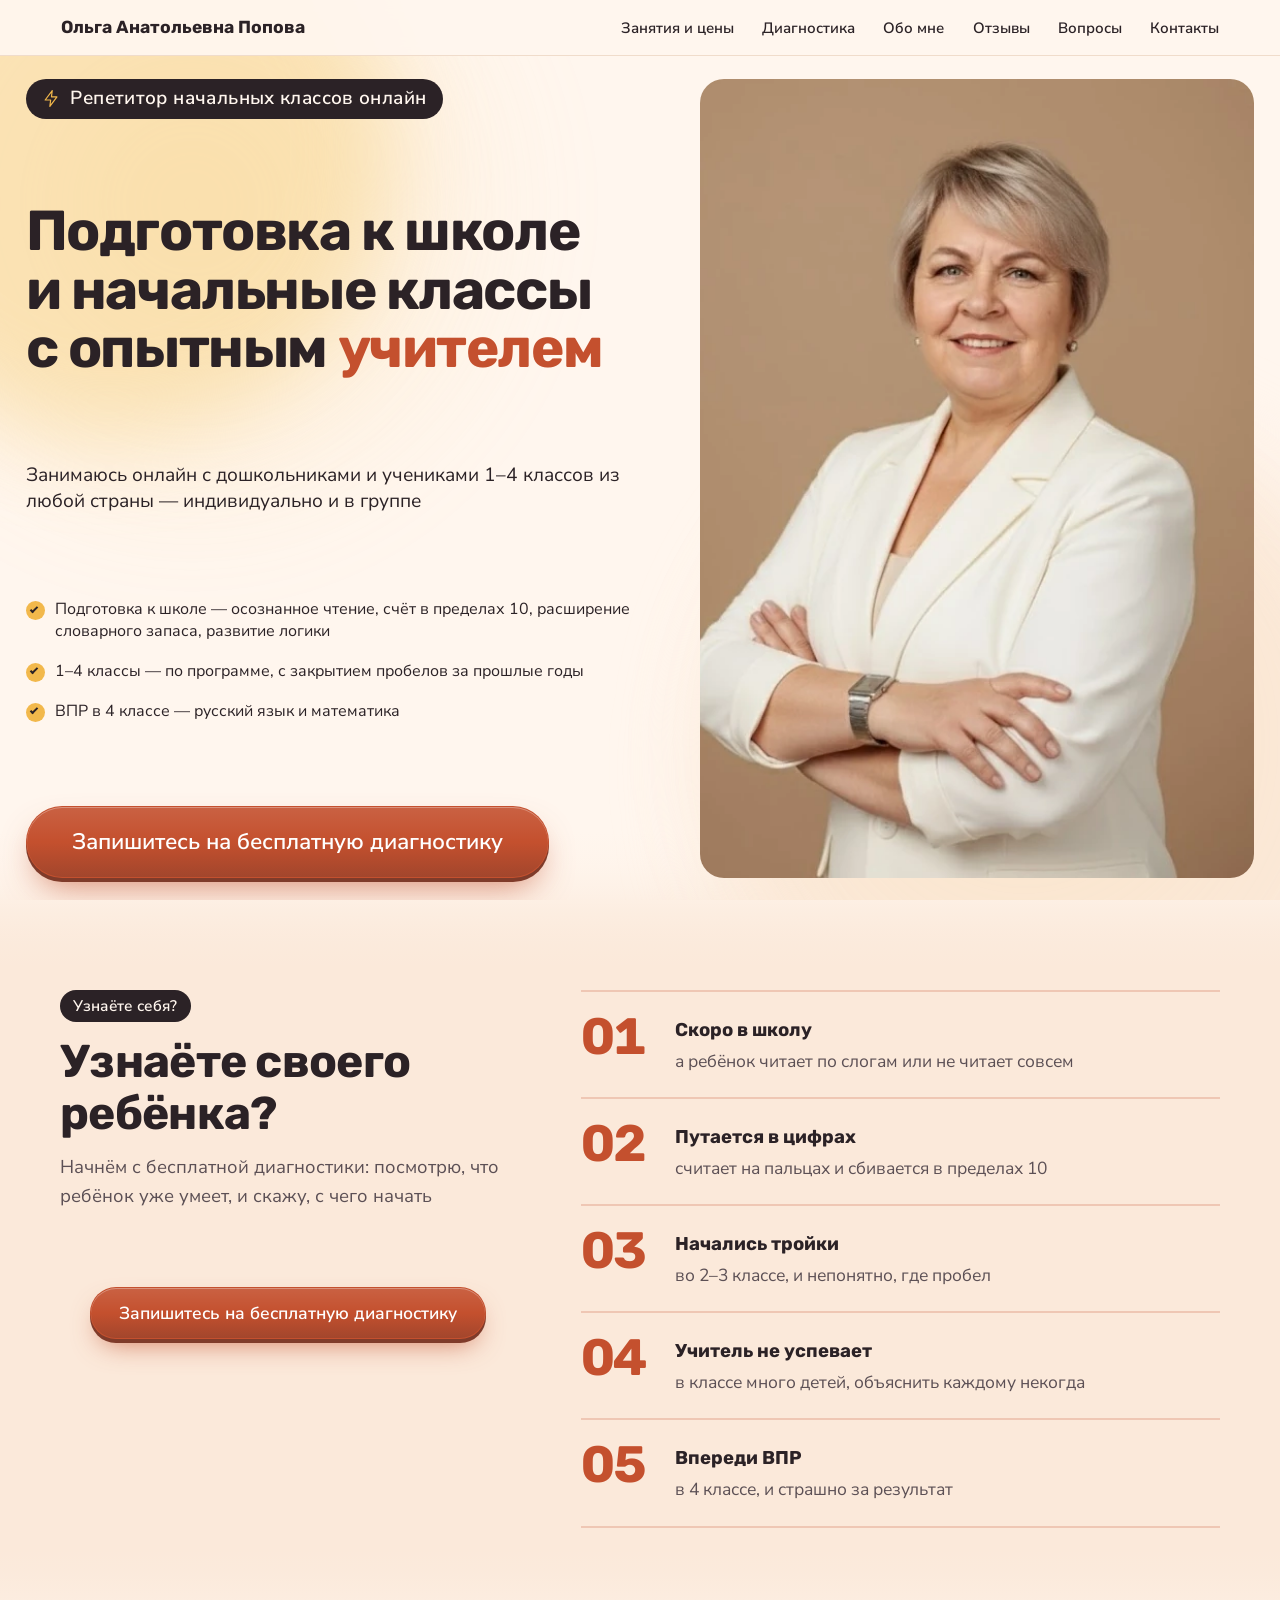
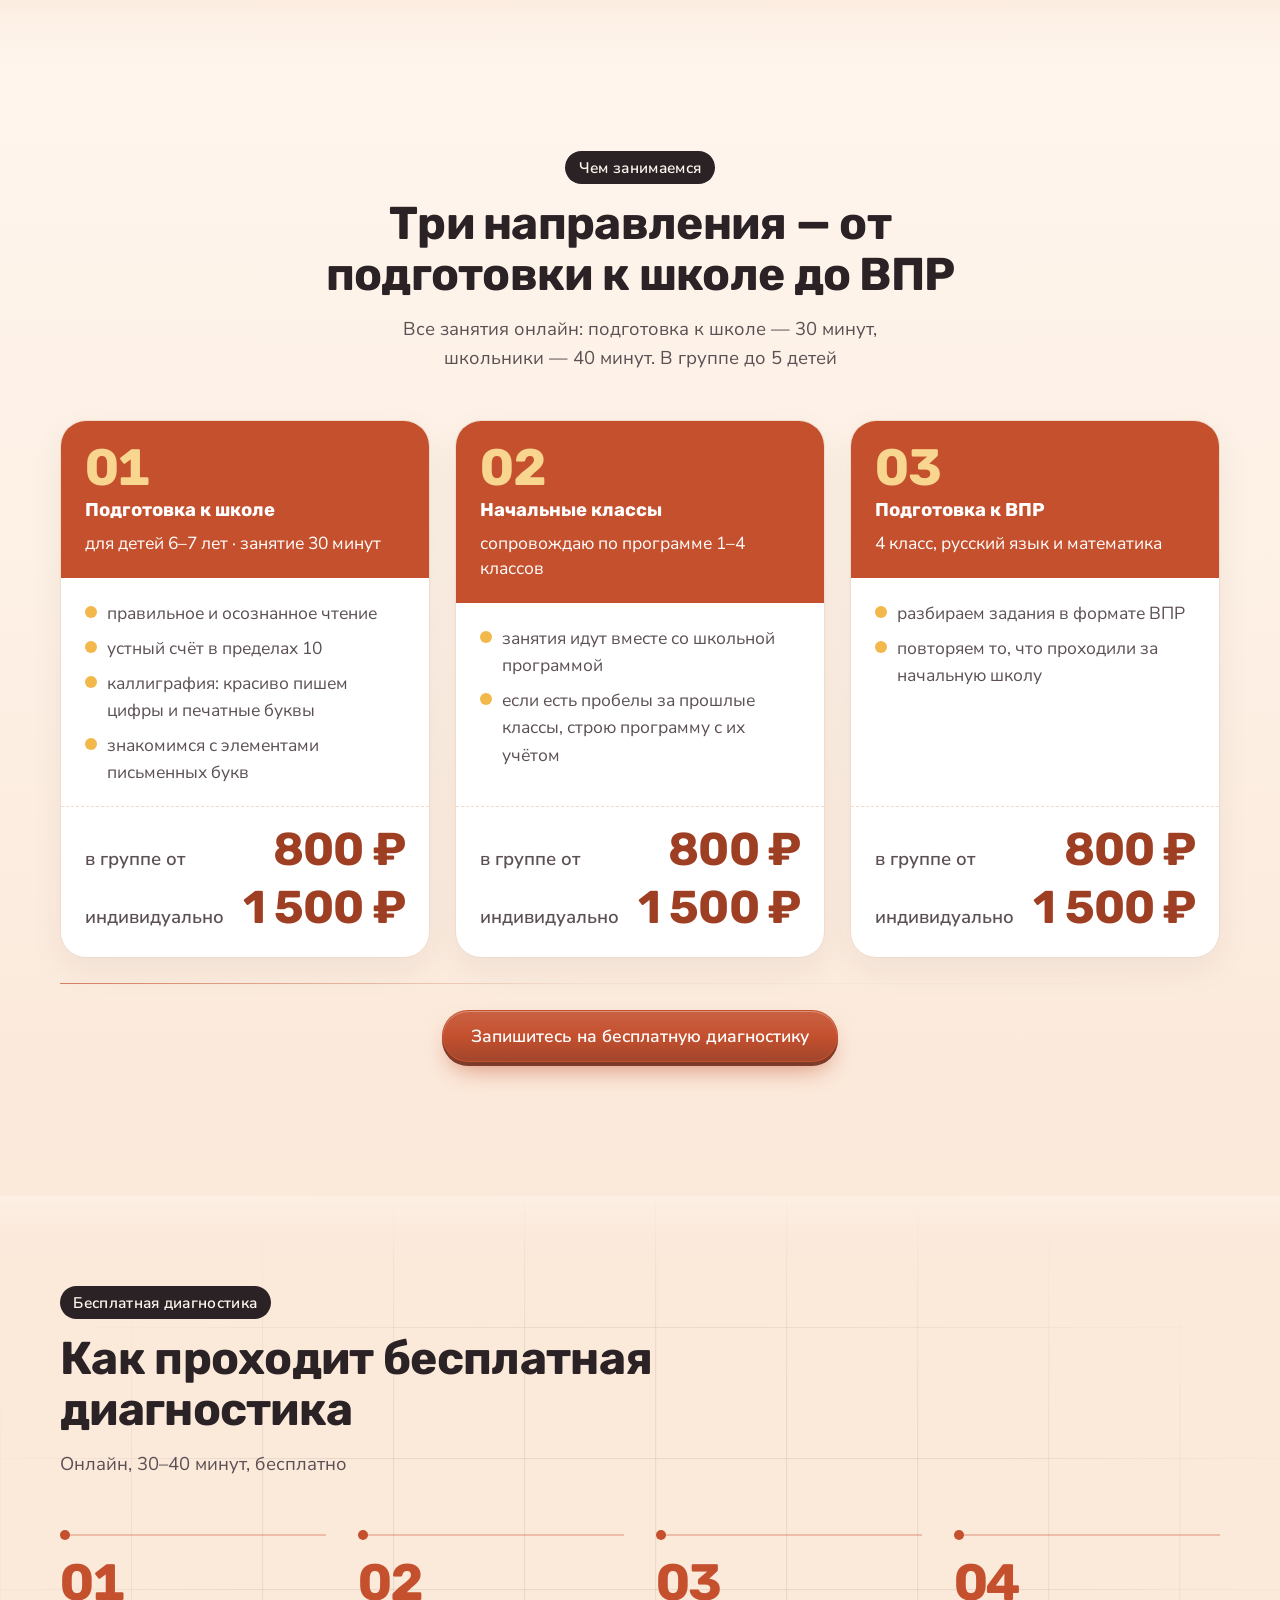
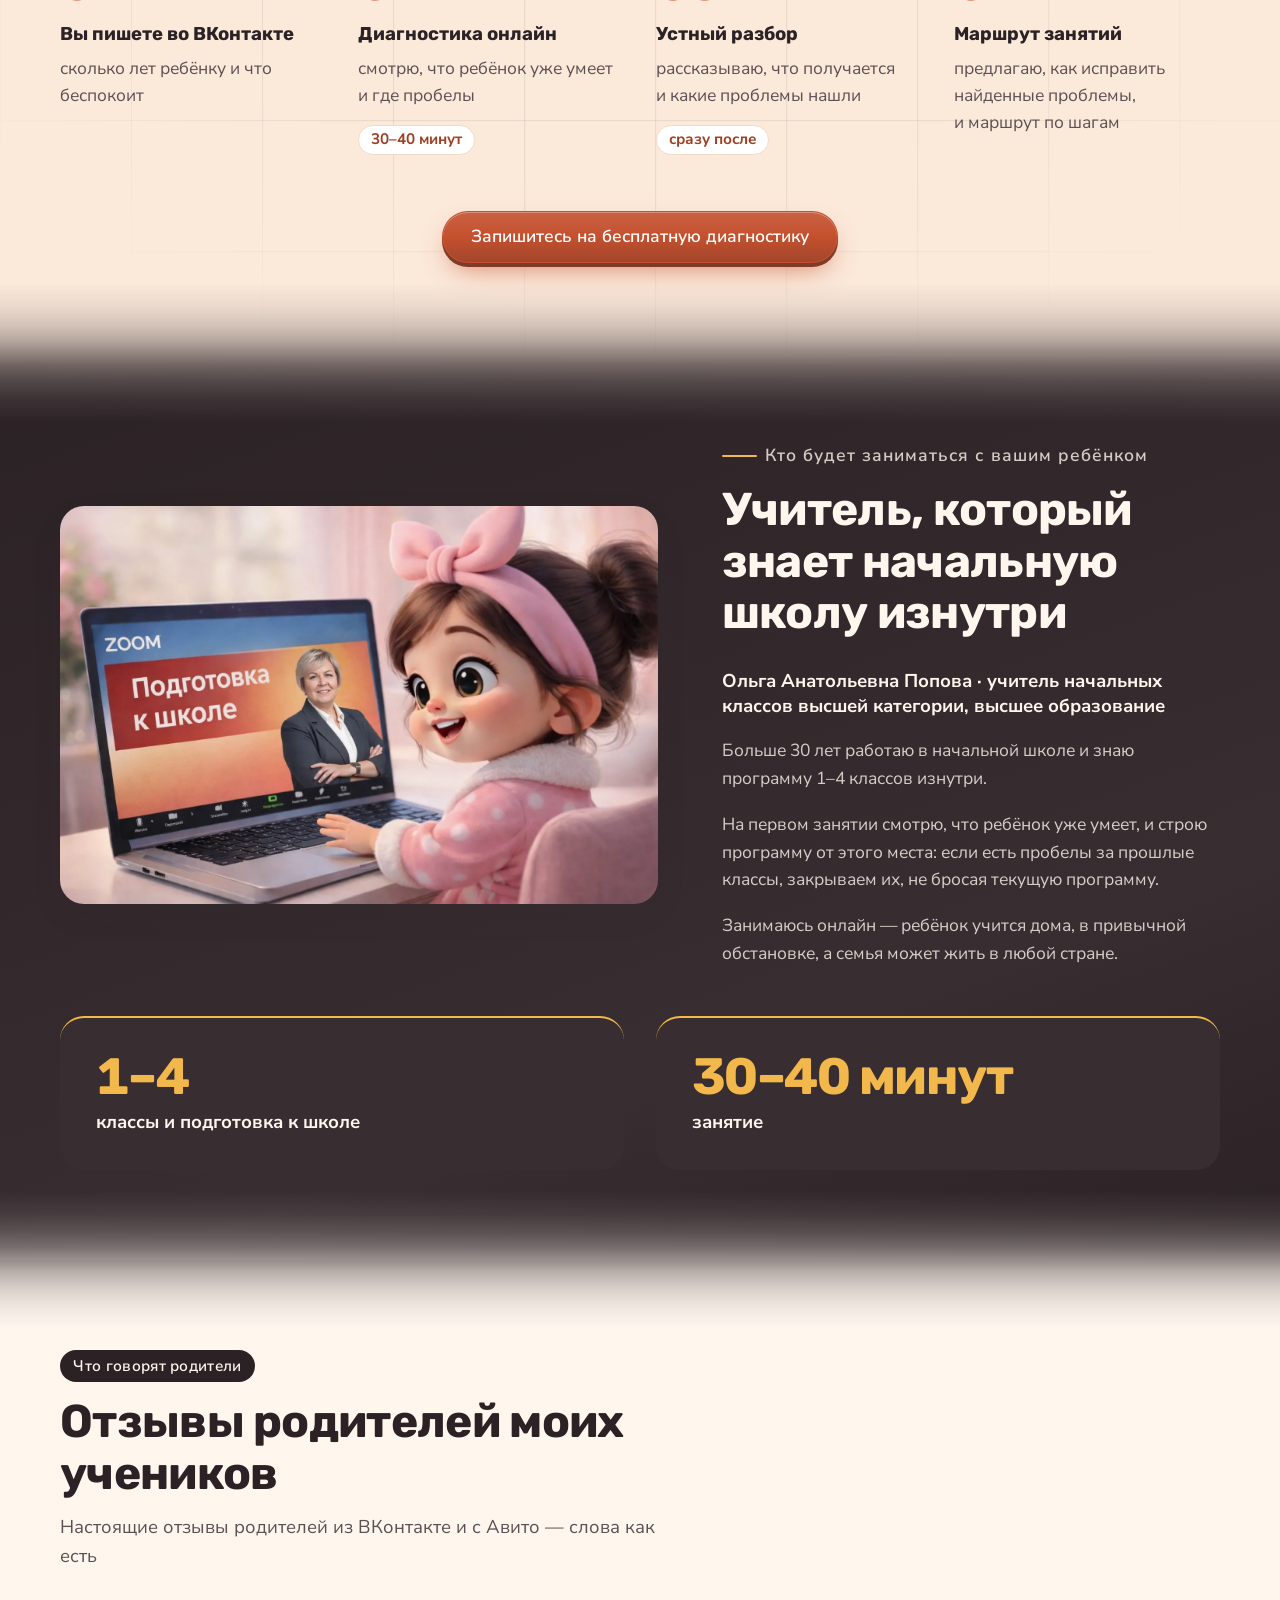
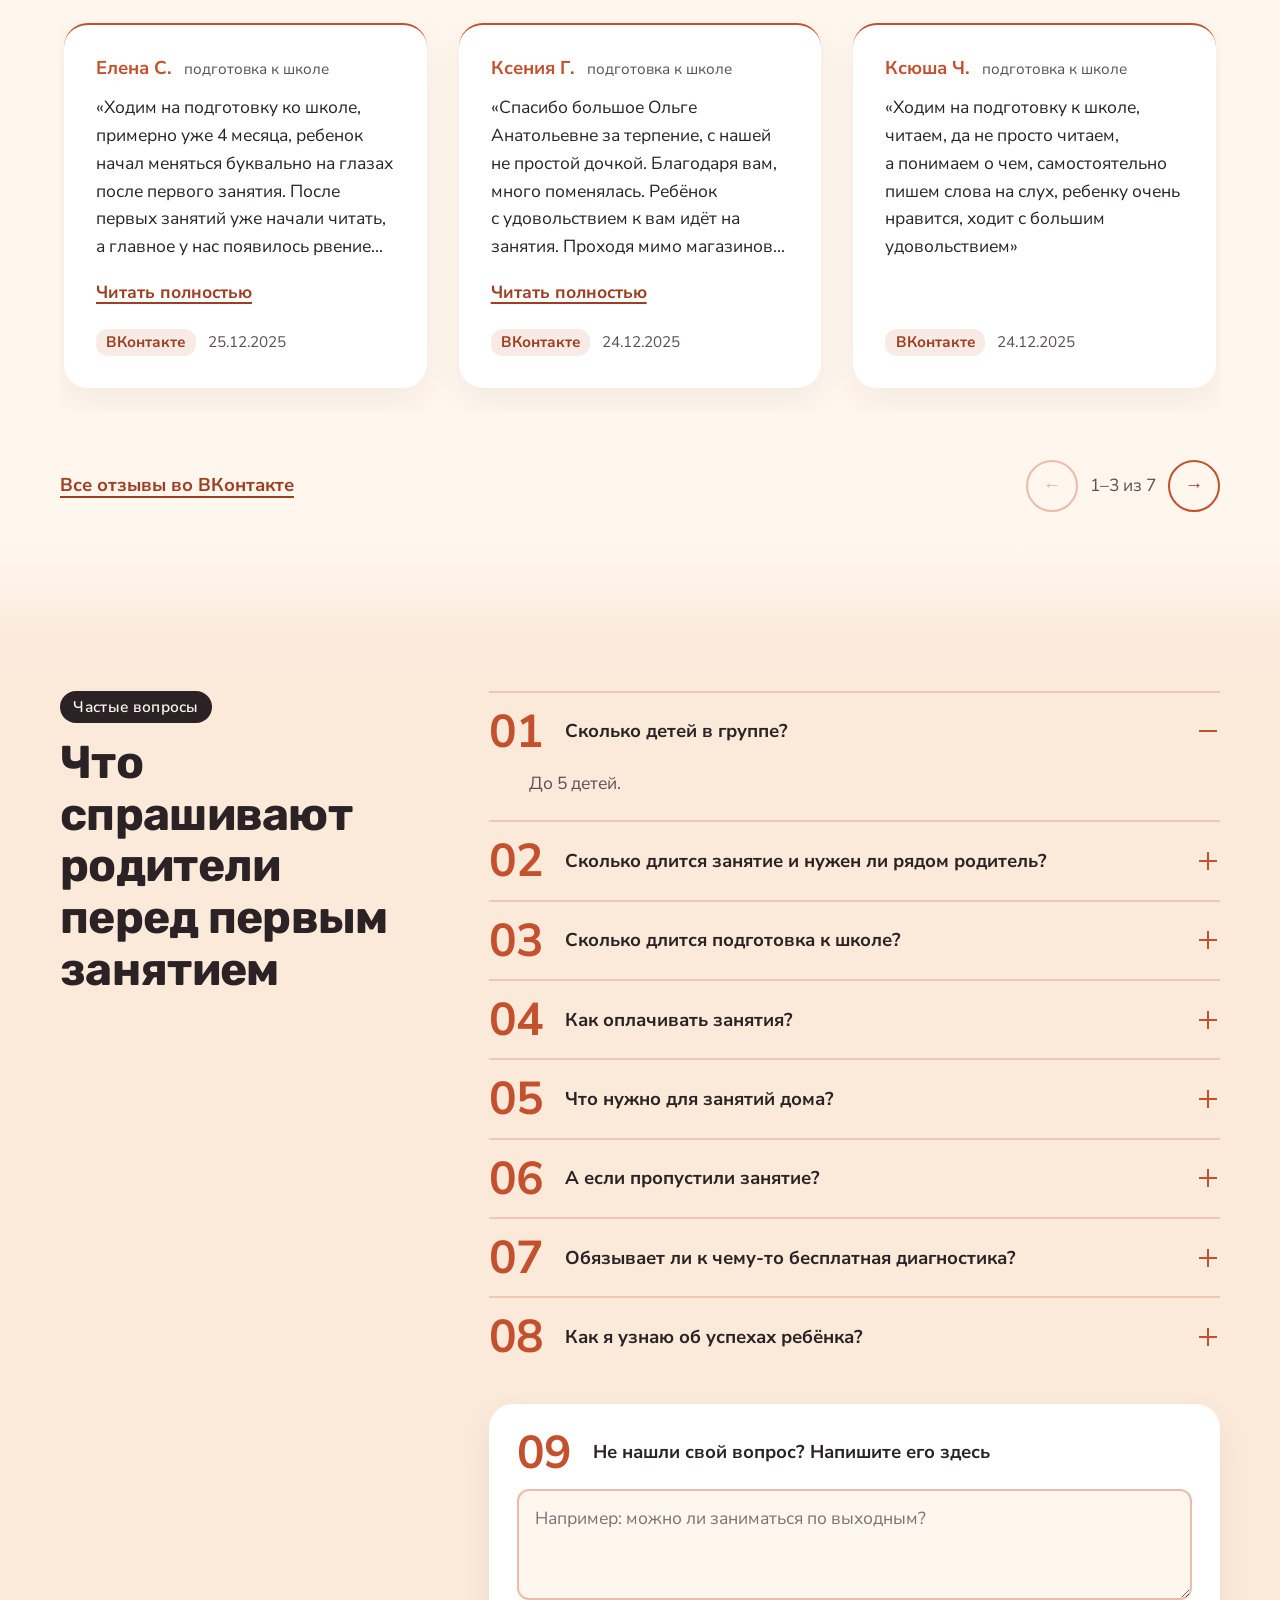
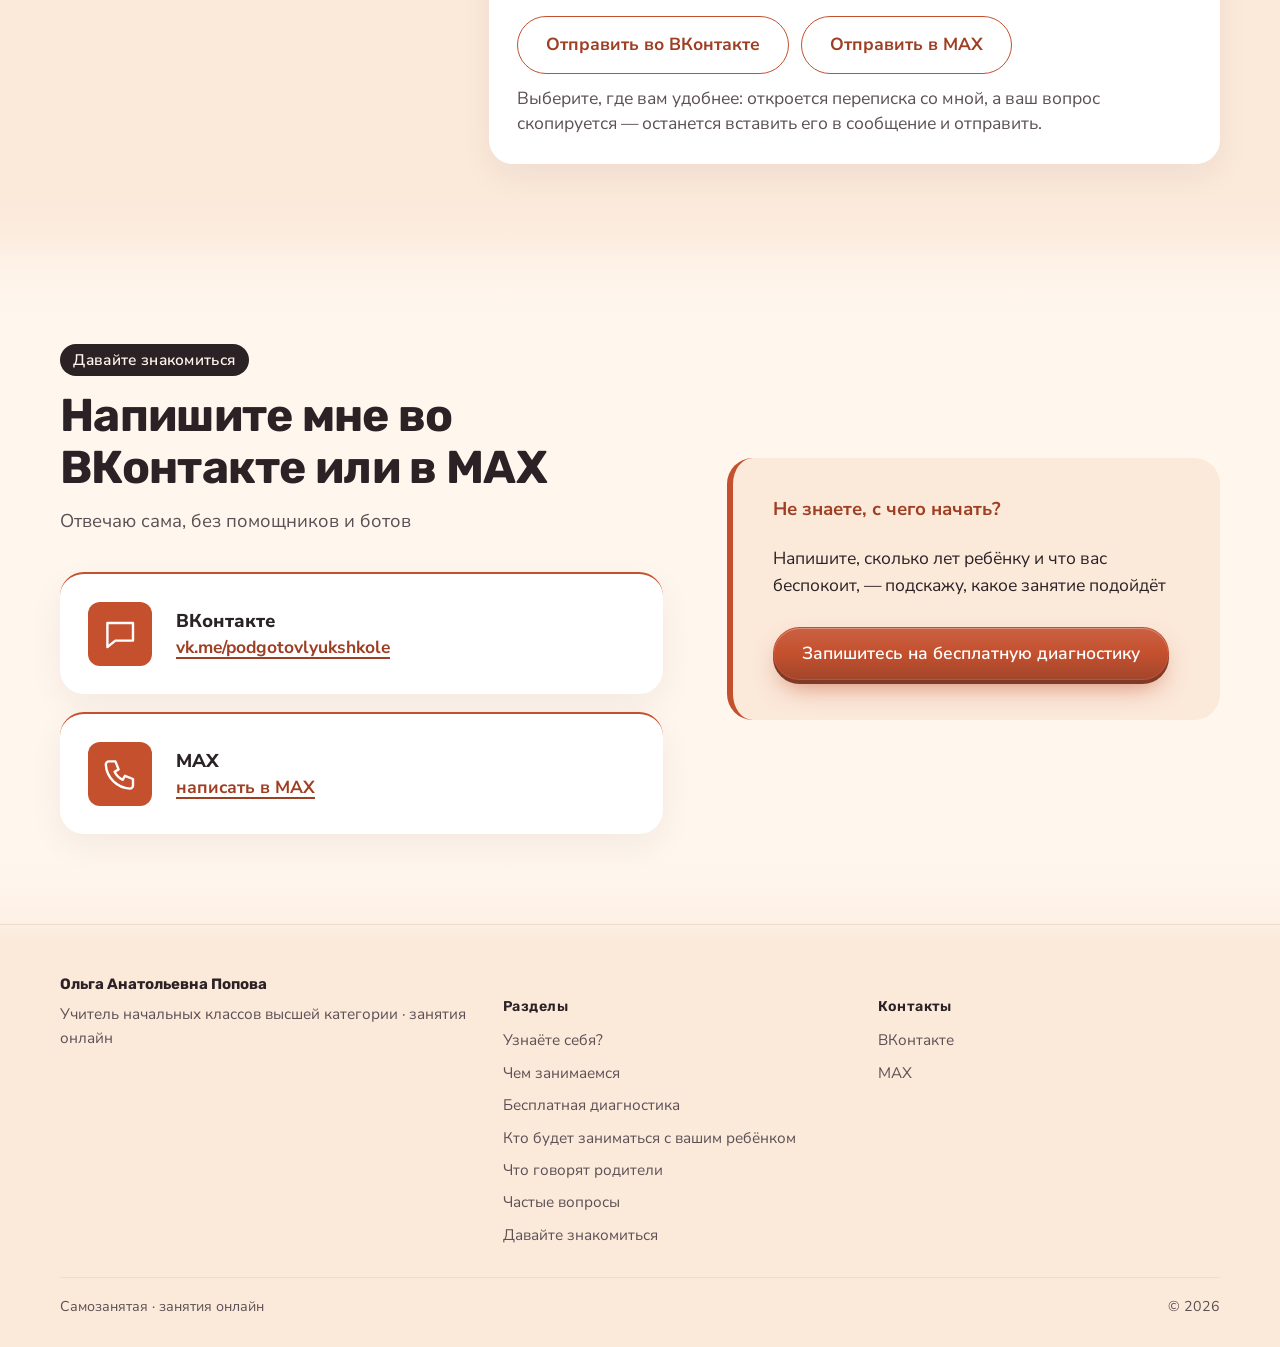
==== index.html @ 76d14c5b "Сайт: текущая версия (история очищена от старых роликов, 09.10.2026)" ====
<!DOCTYPE html>
<html lang="ru">
<head>
<meta charset="utf-8">
<meta name="viewport" content="width=device-width, initial-scale=1">
<title>Подготовка к школе онлайн и репетитор начальных классов — Ольга Попова</title>
<meta name="description" content="Учитель начальных классов с опытом больше 30 лет. Подготовка к школе онлайн, 1–4 классы и ВПР. Первая встреча — бесплатная диагностика.">
<meta name="robots" content="noindex, nofollow">
<link rel="canonical" href="https://olgapopova05021969-ctrl.github.io/podgotovlyukshkole/">
<meta property="og:title" content="Подготовка к школе онлайн и репетитор начальных классов — Ольга Попова">
<meta property="og:description" content="Подготовка к школе онлайн и 1–4 классы с учителем, у которого больше 30 лет опыта. Первая встреча — бесплатная диагностика.">
<meta property="og:image" content="https://olgapopova05021969-ctrl.github.io/podgotovlyukshkole/img/card.jpg">
<meta property="og:type" content="website">
<script type="application/ld+json">
{
  "@context": "https://schema.org",
  "@type": "Person",
  "name": "Ольга Анатольевна Попова",
  "@id": "https://olgapopova05021969-ctrl.github.io/podgotovlyukshkole/#person",
  "jobTitle": "Учитель начальной школы, учитель онлайн",
  "description": "Учитель начальной школы, стаж больше 30 лет. Готовлю детей 6–7 лет к школе и сопровождаю учеников 1–4 классов по программе, готовлю к ВПР в 4 классе. Занятия онлайн — индивидуально и в паре, ученики из любой страны.",
  "url": "https://olgapopova05021969-ctrl.github.io/podgotovlyukshkole/",
  "sameAs": [
    "https://vk.me/podgotovlyukshkole",
    "https://max.ru/u/f9LHodD0cOIbGbdTscSPpC6fG0HKZ9IotR3Hkygstc14dY9R0zSpfWhpLGI"
  ]
}
</script>
<link rel="preconnect" href="https://fonts.googleapis.com">
<link rel="preconnect" href="https://fonts.gstatic.com" crossorigin>
<link rel="stylesheet" href="https://fonts.googleapis.com/css2?family=Rubik:wght@400;600;700&family=Nunito+Sans:wght@400;600&display=swap">
<link rel="stylesheet" href="style.css">
<style>
:root {
  --шрифт-заголовков: Rubik, system-ui, sans-serif;
  --шрифт-текста: 'Nunito Sans', -apple-system, 'Segoe UI', sans-serif;
  --цвет-фон: #FFF6EE;  --цвет-фон-2: #FBE9DA;  --цвет-фон-карточки: #FFFFFF;
  --цвет-текст: #2B2226;  --цвет-текст-мягкий: #5C5055;  --цвет-текст-тихий: #766A6E;
  --цвет-акцент: #C4502E;  --цвет-акцент-тёмный: #9E3F23;  --цвет-акцент-яркий: #E2704C;  --цвет-на-акценте: #FFFFFF;
  --цвет-акцент-глубже: #CB5A36;  --цвет-акцент-маркер: #D0633F;
  --цвет-линия: #F0DCCB;
  --цвет-тёмный-фон: #2B2226;  --цвет-тёмный-фон-2: #382D31;  --цвет-тёмный-текст: #FFF6EE;
  --цвет-тёмный-фон-3: #31272B;  --цвет-тёмный-фон-4: #2E2428;
  --цвет-тёплый: #F2B84B;  --цвет-тёплый-мягкий: #F8D68F;
  --цвет-стекло: color-mix(in srgb, #2B2226 86%, transparent);
  --тень: 0 12px 34px color-mix(in srgb, #2B2226 6%, transparent);
  --тень-чип: 0 10px 30px color-mix(in srgb, #2B2226 12%, transparent);
  --тень-глубокая: 0 24px 60px color-mix(in srgb, #2B2226 35%, transparent);
  --тень-спутник: 0 30px 60px color-mix(in srgb, #2B2226 70%, transparent);
  --тень-плиты: 0 40px 100px color-mix(in srgb, #2B2226 70%, transparent);
  --кегль-h1: 34px;  --кегль-h2: clamp(28px, 4.6vw, 46px);
  --кегль-текст: clamp(16px, 1.05vw, 18px);  --кегль-лид: clamp(17px, 1.15vw, 19px);
  --кегль-мелкий: 14px;  --кегль-кикер: clamp(14px, 1.1vw, 15px);
  --кегль-цифра: 32px;  --разрядка-кикера: .02em;
  --отступ-секции: clamp(56px, 9vw, 116px);  --отступ-блока: clamp(16px, 2vw, 28px);
  --отступ-секции-тихо: clamp(44px, 7vw, 90px);  --отступ-секции-громко: clamp(64px, 10.5vw, 134px);
  --ширина: 1160px;  --ширина-колонки: 560px;  --радиус: 24px;  --радиус-малый: 12px;
  --радиус-карточки: 26px;  --радиус-плитки: 30px;  --радиус-телефон: 46px;  --кнопка-радиус: 999px;
  --радиус-модуля: 24px;  --нить: 2px;
  --плавность: cubic-bezier(.2, .7, .2, 1);  --длительность: .25s;
  --цвет-тёплый-тёмный: #99680B;
}
@media (min-width: 900px) {
  :root { --кегль-h1: clamp(44px, 4vw, 60px); }
}
</style>
<script>
(function () {
  var ЭТАЛОН = 0.535;                  // очко Open Sans — текстовой гарнитуры утверждённых макетов
  var ПОТОЛОК = 1.2, МЁРТВАЯ = 0.02;   // выше потолка расползается раскладка; ближе к единице не трогаем вовсе
  var КОМПЬЮТЕР = "(min-width: 900px)";
  var ТОКЕНЫ = ["--кегль-текст", "--кегль-лид", "--кегль-мелкий", "--кегль-кикер"];
  var корень = document.documentElement;
  var холст = document.createElement("canvas").getContext("2d");
  var ждём = 0;

  function мера(буква) { var м = холст.measureText(буква); return (м && м.actualBoundingBoxAscent) || 0; }

  function применить() {
    ждём = 0;
    if (!холст) { return; }

    for (var i = 0; i < ТОКЕНЫ.length; i++) { корень.style.removeProperty(ТОКЕНЫ[i]); }
    var стиль = getComputedStyle(корень), стек = стиль.getPropertyValue("--шрифт-текста").trim();
    if (!стек) { return; }
    холст.font = "400 100px " + стек;

    var очко = Math.max(мера("х"), мера("x")) / 100;
    if (!(очко > 0)) { return; }
    var k = Math.round(Math.min(ПОТОЛОК, Math.max(1, ЭТАЛОН / очко)) * 1000) / 1000;
    if (k - 1 < МЁРТВАЯ || !matchMedia(КОМПЬЮТЕР).matches) { k = 1; }
    корень.setAttribute("data-очко", очко.toFixed(3));      // чтобы проверка могла сказать числа вслух
    корень.setAttribute("data-поправка", k.toFixed(3));
    if (k === 1) { return; }
    for (i = 0; i < ТОКЕНЫ.length; i++) {
      var было = стиль.getPropertyValue(ТОКЕНЫ[i]).trim();
      if (было) { корень.style.setProperty(ТОКЕНЫ[i], "calc((" + было + ") * " + k + ")"); }
    }
  }

  применить();

  if (document.fonts && document.fonts.ready) { document.fonts.ready.then(применить); }

  addEventListener("resize", function () { ждём = ждём || requestAnimationFrame(применить); });
})();
</script>
</head>
<body class="с-липкой-кнопкой">
<section class="блок блок--первый-экран первый-экран--разворот светлый фон--пятна" id="экран-1" data-тип="первый-экран" data-схема="разворот" data-ключ-макета="светлая" data-картинка="фото"><div class="стык стык--низ" aria-hidden="true" style="--стык-сосед: var(--цвет-фон-2, var(--цвет-фон))"></div>
  <header class="шапка">
    <a class="шапка__лого" href="#">Ольга Анатольевна Попова</a>
    <span class="шапка__лиц" hidden><svg class="иконка" aria-hidden="true" xmlns="http://www.w3.org/2000/svg" viewBox="0 0 24 24" fill="none" stroke="currentColor" stroke-width="1.5" stroke-linecap="round" stroke-linejoin="round">
  <path d="M12 3l7.5 3v5.5c0 4.6-3.2 8.2-7.5 9.5-4.3-1.3-7.5-4.9-7.5-9.5V6L12 3z"/>
</svg><span><span class="полн">Учитель начальной школы · занятия онлайн</span><span class="кратко">Учитель онлайн</span></span></span>
    <nav class="меню меню--ряд" aria-label="Разделы сайта">
      <a href="#экран-03">Занятия и цены</a><a href="#экран-04">Диагностика</a><a href="#экран-05">Обо мне</a><a href="#экран-06">Отзывы</a><a href="#экран-07">Вопросы</a><a href="#экран-08">Контакты</a>
    </nav>
    <details class="меню меню--кнопка">
      <summary>Меню</summary>
      <nav aria-label="Разделы сайта" onclick="if(event.target.closest('a'))this.parentNode.open=false">
        <a href="#экран-03">Занятия и цены</a><a href="#экран-04">Диагностика</a><a href="#экран-05">Обо мне</a><a href="#экран-06">Отзывы</a><a href="#экран-07">Вопросы</a><a href="#экран-08">Контакты</a>
      </nav>
    </details>
  </header>
  <span class="пятно пятно--1"></span><span class="пятно пятно--2"></span>
  <div class="блок__внутри">
    <div class="первый-экран__текст">
      <p class="кикер"><svg class="иконка" aria-hidden="true" xmlns="http://www.w3.org/2000/svg" viewBox="0 0 24 24" fill="none" stroke="currentColor" stroke-width="1.5" stroke-linecap="round" stroke-linejoin="round">
  <path d="M13 2L4 14h7l-1 8 9-12h-7z"/>
</svg>Репетитор начальных классов онлайн</p>
      <h1>Подготовка к школе и начальные классы с опытным <em class="акцент">учителем</em></h1>
      <p class="лид">Занимаюсь онлайн с дошкольниками и учениками 1–4 классов из любой страны — индивидуально и в группе</p>
      <ul class="список-иконок">
        <li><i class="галка"></i><span>Подготовка к школе — осознанное чтение, счёт в пределах 10, расширение словарного запаса, развитие логики</span></li>
        <li><i class="галка"></i><span>1–4 классы — по программе, с закрытием пробелов за прошлые годы</span></li>
        <li><i class="галка"></i><span>ВПР в 4 классе — русский язык и математика</span></li>
      </ul>
      <div class="первый-экран__действие"><a class="кнопка кнопка--главная" href="https://vk.me/podgotovlyukshkole">Запишитесь на бесплатную диагностику</a></div>
    </div>
    <figure class="картинка картинка--фото картинка--край первый-экран__картинка" style="--лицо-в-кадре: .22">
      <picture><source media="(max-width: 899px)" srcset="img/olga-portret.webp"><img src="img/olga-portret.webp" alt="Ольга Анатольевна Попова, учитель начальных классов" data-лицо="52,29" fetchpriority="high"></picture>
    </figure>
  </div>
  <style>
    /* Просьба Ольги 08.10.2026: меню сверху, видно всегда — клиент быстро находит нужный экран */
    html { scroll-behavior: smooth; }
    section[id] { scroll-margin-top: 3.5rem; }
    #экран-1 { padding-top: 3.5rem; }
    #экран-1 .шапка { position: fixed; top: 0; left: 0; right: 0; z-index: 60;
      background: color-mix(in srgb, var(--цвет-фон) 94%, transparent);
      -webkit-backdrop-filter: blur(8px); backdrop-filter: blur(8px);
      border-bottom: 1px solid var(--цвет-линия); color: var(--цвет-текст); }
    #экран-1 .меню a { color: inherit; text-decoration: none; font-weight: 600; }
    #экран-1 .меню a:hover, #экран-1 .меню a:focus-visible { color: var(--цвет-акцент); }
    #экран-1 .шапка__лиц, #экран-1 .меню--ряд { display: none; }
    #экран-1 .меню--кнопка { position: relative; }
    #экран-1 .меню--кнопка summary { list-style: none; cursor: pointer; display: flex; align-items: center; gap: .5em;
      padding: .5em 1em; border-radius: 999px; border: 1px solid var(--цвет-линия); background: var(--цвет-фон-карточки);
      font-weight: 600; font-size: .9375rem; line-height: 1; }
    #экран-1 .меню--кнопка summary::-webkit-details-marker { display: none; }
    #экран-1 .меню--кнопка summary::before { content: "☰"; font-size: 1.1em; }
    #экран-1 .меню--кнопка[open] summary::before { content: "✕"; }
    #экран-1 .меню--кнопка nav { position: absolute; right: 0; top: calc(100% + .5rem); min-width: 14rem;
      display: grid; padding: .5rem; border-radius: 1rem; background: var(--цвет-фон-карточки);
      box-shadow: var(--тень); border: 1px solid var(--цвет-линия); }
    #экран-1 .меню--кнопка nav a { padding: .8rem 1rem; border-radius: .625rem; font-size: 1rem; }
    #экран-1 .меню--кнопка nav a:hover { background: var(--цвет-фон-2, var(--цвет-фон)); }
    @media (min-width: 900px) {
      #экран-1 .шапка__лиц, #экран-1 .меню--кнопка { display: none; }
      #экран-1 .меню--ряд { display: flex; gap: clamp(1rem, 2.2vw, 2.25rem); font-size: .9375rem; }
    }
    /* Просьбы Ольги 08.10.2026: на компьютере портрет — на всю высоту окна, текст крупнее и тоже на всю высоту, без растворения */
    @media (min-width: 900px) {
      #экран-1 { min-height: 100svh; display: flex; flex-direction: column; padding-bottom: 0; }
      #экран-1 .блок__внутри { flex: 1; align-items: stretch; min-height: calc(100svh - 3.5rem); padding-block: 2.5vh;
        grid-template-columns: minmax(0, 1.1fr) minmax(0, 1fr); }
      #экран-1 .первый-экран__текст { align-self: stretch; display: flex; flex-direction: column; justify-content: space-between; }
      #экран-1 .первый-экран__текст > * { margin-block: 0; }
      #экран-1 .кикер { align-self: flex-start; font-size: clamp(.9rem, 2.1vh, 1.5rem); }
      #экран-1 h1 { font-size: clamp(2.6rem, min(8vh, 4.4vw), 6.5rem); line-height: 1.04; max-width: none; }
      #экран-1 .лид { font-size: clamp(1.05rem, min(2.7vh, 1.5vw), 1.9rem); line-height: 1.4; max-width: none; }
      #экран-1 .список-иконок { font-size: clamp(.95rem, min(2.3vh, 1.25vw), 1.6rem); line-height: 1.35; }
      #экран-1 .список-иконок li + li { margin-top: .5em; }
      #экран-1 .первый-экран__действие .кнопка { font-size: clamp(1rem, 2.5vh, 1.75rem); padding: .95em 2em; }
      #экран-1 .первый-экран__картинка { position: relative; align-self: stretch; height: auto; min-height: 0; margin: 0;
        mask-image: none; -webkit-mask-image: none; }
      #экран-1 .первый-экран__картинка::before, #экран-1 .первый-экран__картинка::after { display: none; }
      #экран-1 .первый-экран__картинка img { position: absolute; inset: 0; width: 100%; height: 100%; object-fit: cover;
        object-position: 50% 0; border-radius: 1.5rem; mask-image: none; -webkit-mask-image: none; }
    }
    /* Просьба Ольги: текст под заголовком ярче — цветом заголовка, а не приглушённым */
    #экран-1 .лид { color: var(--цвет-текст); }
    /* Телефон: фото ниже, чтобы на iPhone SE главная кнопка была видна без прокрутки */
    @media (max-width: 899px) {
      #экран-1 .первый-экран__картинка { max-height: 37svh; overflow: hidden; }
      #экран-1 .первый-экран__картинка img { width: 100%; height: 100%; max-height: 37svh; object-fit: cover; object-position: 50% 0; }
    }
    /* Узкие телефоны (iPhone SE): длинная надпись кнопки — в одну строку, фото чуть ниже */
    @media (max-width: 380px) {
      #экран-1 .первый-экран__действие .кнопка { font-size: .92em; padding-inline: .9em; white-space: nowrap; }
      #экран-1 .первый-экран__картинка, #экран-1 .первый-экран__картинка img { max-height: 34svh; }
    }
  </style>
</section>
<section class="блок блок--боль блок--тихо светлый второй" id="экран-02" data-тип="боль" data-вёрстка="своя"><div class="стык стык--верх" aria-hidden="true" style="--стык-сосед: var(--цвет-фон)"></div><div class="стык стык--низ" aria-hidden="true" style="--стык-сосед: var(--цвет-фон)"></div>
<div class="блок__внутри">
  <div class="счёт-сетка">
      <div class="секция__шапка">
        <p class="кикер">Узнаёте себя?</p>
        <h2>Узнаёте своего ребёнка?</h2>
        <p class="лид секция__лид">Начнём с бесплатной диагностики: посмотрю, что ребёнок уже умеет, и скажу, с чего начать</p>
      </div>
    <ol class="счёт">
      <li class="счёт__строка"><span class="счёт__номер цифра__значение" aria-hidden="true">01</span><div class="счёт__текст"><h3>Скоро в школу</h3><span>а ребёнок читает по слогам или не читает совсем</span></div></li>
      <li class="счёт__строка"><span class="счёт__номер цифра__значение" aria-hidden="true">02</span><div class="счёт__текст"><h3>Путается в цифрах</h3><span>считает на пальцах и сбивается в пределах 10</span></div></li>
      <li class="счёт__строка"><span class="счёт__номер цифра__значение" aria-hidden="true">03</span><div class="счёт__текст"><h3>Начались тройки</h3><span>во 2–3 классе, и непонятно, где пробел</span></div></li>
      <li class="счёт__строка"><span class="счёт__номер цифра__значение" aria-hidden="true">04</span><div class="счёт__текст"><h3>Учитель не успевает</h3><span>в классе много детей, объяснить каждому некогда</span></div></li>
      <li class="счёт__строка"><span class="счёт__номер цифра__значение" aria-hidden="true">05</span><div class="счёт__текст"><h3>Впереди ВПР</h3><span>в 4 классе, и страшно за результат</span></div></li>
    </ol>
    <div class="действие-секции"><a class="кнопка кнопка--главная" href="https://vk.me/podgotovlyukshkole">Запишитесь на бесплатную диагностику</a></div>
  </div>
</div>
</section>
<section class="блок блок--прайс-лист блок--громко светлый" id="экран-03" data-тип="прайс-лист" data-вёрстка="своя"><div class="стык стык--верх" aria-hidden="true" style="--стык-сосед: var(--цвет-фон-2, var(--цвет-фон))"></div><div class="стык стык--низ" aria-hidden="true" style="--стык-сосед: var(--цвет-фон-2, var(--цвет-фон))"></div>
<div class="блок__внутри">
  <div class="секция__шапка секция__шапка--центр">
    <p class="кикер">Чем занимаемся</p>
    <h2>Три направления — от подготовки к школе до ВПР</h2>
    <p class="лид секция__лид">Все занятия онлайн: подготовка к&nbsp;школе&nbsp;— 30&nbsp;минут, школьники&nbsp;— 40&nbsp;минут. В&nbsp;группе до&nbsp;5&nbsp;детей</p>
  </div>
  <div class="формат-ряд">
    <article class="формат">
      <div class="формат__плашка">
        <span class="формат__номер цифра__значение" aria-hidden="true">01</span>
        <h3 class="формат__имя">Подготовка к школе</h3>
        <p class="формат__для">для детей 6–7 лет · занятие 30&nbsp;минут</p>
      </div>
      <div class="формат__тело">
        <ul class="тариф__состав">
          <li>правильное и осознанное чтение</li>
          <li>устный счёт в пределах 10</li>
          <li>каллиграфия: красиво пишем цифры и печатные буквы</li>
          <li>знакомимся с элементами письменных букв</li>
        </ul>
      </div>
      <p class="тариф__цена формат__цена"><span class="формат__вариант"><span>в группе от</span><b>800&nbsp;₽</b></span><span class="формат__вариант"><span>индивидуально</span><b>1&nbsp;500&nbsp;₽</b></span></p>
    </article>
    <article class="формат">
      <div class="формат__плашка">
        <span class="формат__номер цифра__значение" aria-hidden="true">02</span>
        <h3 class="формат__имя">Начальные классы</h3>
        <p class="формат__для">сопровождаю по программе 1–4 классов</p>
      </div>
      <div class="формат__тело">
        <ul class="тариф__состав">
          <li>занятия идут вместе со школьной программой</li>
          <li>если есть пробелы за прошлые классы, строю программу с их учётом</li>
        </ul>
      </div>
      <p class="тариф__цена формат__цена"><span class="формат__вариант"><span>в группе от</span><b>800&nbsp;₽</b></span><span class="формат__вариант"><span>индивидуально</span><b>1&nbsp;500&nbsp;₽</b></span></p>
    </article>
    <article class="формат">
      <div class="формат__плашка">
        <span class="формат__номер цифра__значение" aria-hidden="true">03</span>
        <h3 class="формат__имя">Подготовка к ВПР</h3>
        <p class="формат__для">4 класс, русский язык и математика</p>
      </div>
      <div class="формат__тело">
        <ul class="тариф__состав">
          <li>разбираем задания в формате ВПР</li>
          <li>повторяем то, что проходили за начальную школу</li>
        </ul>
      </div>
      <p class="тариф__цена формат__цена"><span class="формат__вариант"><span>в группе от</span><b>800&nbsp;₽</b></span><span class="формат__вариант"><span>индивидуально</span><b>1&nbsp;500&nbsp;₽</b></span></p>
    </article>
  </div>
  <hr class="разделитель">
  <div class="действие-секции"><a class="кнопка кнопка--главная" href="https://vk.me/podgotovlyukshkole">Запишитесь на бесплатную диагностику</a></div>
</div>
</section>
<section class="блок блок--решение блок--тихо светлый второй фон--сетка" id="экран-04" data-тип="решение" data-вёрстка="своя"><div class="стык стык--верх" aria-hidden="true" style="--стык-сосед: var(--цвет-фон)"></div><div class="стык стык--низ" aria-hidden="true" style="--стык-сосед: var(--цвет-тёмный-фон)"></div>
<div class="блок__внутри">
  <div class="секция__шапка">
    <p class="кикер">Бесплатная диагностика</p>
    <h2>Как проходит бесплатная диагностика</h2>
    <p class="лид секция__лид">Онлайн, 30–40 минут, бесплатно</p>
  </div>
  <ol class="путь">
    <li class="путь__шаг"><span class="путь__номер цифра__значение" aria-hidden="true">01</span><h3>Вы пишете во ВКонтакте</h3><p>сколько лет ребёнку и что беспокоит</p></li>
    <li class="путь__шаг"><span class="путь__номер цифра__значение" aria-hidden="true">02</span><h3>Диагностика онлайн</h3><p>смотрю, что ребёнок уже умеет и где пробелы</p><span class="путь__срок">30–40 минут</span></li>
    <li class="путь__шаг"><span class="путь__номер цифра__значение" aria-hidden="true">03</span><h3>Устный разбор</h3><p>рассказываю, что получается и какие проблемы нашли</p><span class="путь__срок">сразу после</span></li>
    <li class="путь__шаг"><span class="путь__номер цифра__значение" aria-hidden="true">04</span><h3>Маршрут занятий</h3><p>предлагаю, как исправить найденные проблемы, и маршрут по шагам</p></li>
  </ol>
  <div class="действие-секции"><a class="кнопка кнопка--главная" href="https://vk.me/podgotovlyukshkole">Запишитесь на бесплатную диагностику</a></div>
</div>
</section>
<section class="блок блок--о-себе блок--тихо тёмный" id="экран-05" data-тип="о-себе" data-вёрстка="своя"><div class="стык стык--верх" aria-hidden="true" style="--стык-сосед: var(--цвет-фон-2, var(--цвет-фон))"></div><div class="стык стык--низ" aria-hidden="true" style="--стык-сосед: var(--цвет-фон)"></div>
<div class="блок__внутри">
  <div class="о-себе">
    <figure class="фото о-себе__кадр"><img src="img/urok-onlayn.webp" alt="Урок онлайн: девочка за ноутбуком, на экране — Ольга Анатольевна" width="1536" height="1024" loading="lazy"></figure>
    <div class="о-себе__слово">
      <div class="секция__шапка">
        <p class="кикер">Кто будет заниматься с вашим ребёнком</p>
        <h2>Учитель, который знает начальную школу изнутри</h2>
      </div>
      <p class="лид">Ольга Анатольевна Попова · учитель начальных классов высшей категории, высшее образование</p>
      <p>Больше 30 лет работаю в начальной школе и знаю программу 1–4 классов изнутри.</p>
      <p>На первом занятии смотрю, что ребёнок уже умеет, и строю программу от этого места: если есть пробелы за прошлые классы, закрываем их, не бросая текущую программу.</p>
      <p>Занимаюсь онлайн — ребёнок учится дома, в привычной обстановке, а семья может жить в любой стране.</p>
    </div>
    <ul class="о-себе__факты">
      <li class="о-себе__факт"><span class="о-себе__число цифра__значение">1–4</span><span class="о-себе__подпись">классы и подготовка к школе</span></li>
      <li class="о-себе__факт"><span class="о-себе__число цифра__значение">30–40 минут</span><span class="о-себе__подпись">занятие</span></li>
    </ul>
  </div>
</div>
</section>
<section class="блок блок--отзывы блок--тихо светлый" id="экран-06" data-тип="отзывы" data-вёрстка="своя"><div class="стык стык--верх" aria-hidden="true" style="--стык-сосед: var(--цвет-тёмный-фон)"></div><div class="стык стык--низ" aria-hidden="true" style="--стык-сосед: var(--цвет-фон-2, var(--цвет-фон))"></div>
<div class="блок__внутри">
  <div class="голоса">
    <div class="секция__шапка">
      <p class="кикер">Что говорят родители</p>
      <h2>Отзывы родителей моих учеников</h2>
      <p class="лид секция__лид">Настоящие отзывы родителей из ВКонтакте и с Авито — слова как есть</p>
    </div>
    <div class="голоса__лента">
    <ul class="голоса__список" tabindex="0" aria-label="Отзывы родителей — листайте вбок">
      <li class="голос"><div class="голос__кто"><span class="голос__имя">Елена С.</span><span class="голос__тема">подготовка к школе</span></div><blockquote class="голос__цитата">«Ходим на подготовку ко школе, примерно уже 4 месяца, ребенок начал меняться буквально на глазах после первого занятия. После первых занятий уже начали читать, а главное у нас появилось рвение читать все и везде. Хоидми на занятие с удовольствием, каждый раз узнает что то новое. Ольга Анатольевна оказала поддержку не только дошколятам, но и нам как родителям, помогает как объяснить ребёнку простыми словами. Спасибо большое Ольге Анатольевне за Ваш труд»</blockquote><div class="голос__низ"><span class="голос__площадка">ВКонтакте</span><span>25.12.2025</span></div></li>
      <li class="голос"><div class="голос__кто"><span class="голос__имя">Ксения Г.</span><span class="голос__тема">подготовка к школе</span></div><blockquote class="голос__цитата">«Спасибо большое Ольге Анатольевне за терпение, с нашей не простой дочкой. Благодаря вам, много поменялась. Ребёнок с удовольствием к вам идёт на занятия. Проходя мимо магазинов сама озвучивает буквы, цифры. Ребёнок меняется на глазах. Спасибо ещё раз большое.»</blockquote><div class="голос__низ"><span class="голос__площадка">ВКонтакте</span><span>24.12.2025</span></div></li>
      <li class="голос"><div class="голос__кто"><span class="голос__имя">Ксюша Ч.</span><span class="голос__тема">подготовка к школе</span></div><blockquote class="голос__цитата">«Ходим на подготовку к школе, читаем, да не просто читаем, а понимаем о чем, самостоятельно пишем слова на слух, ребенку очень нравится, ходит с большим удовольствием»</blockquote><div class="голос__низ"><span class="голос__площадка">ВКонтакте</span><span>24.12.2025</span></div></li>
      <li class="голос"><div class="голос__кто"><span class="голос__имя">Татьяна Т.</span><span class="голос__тема">таблица умножения</span></div><blockquote class="голос__цитата">«Хочу выразить Вам искреннюю благодарность за то, что научили наших детей таблице умножения. … Благодаря Вашим усилиям и терпению, мы смогли освоить этот фундаментальный навык, который, несомненно, пригодится нам в будущем. …»</blockquote><div class="голос__низ"><span class="голос__площадка">ВКонтакте</span><span>10.08.2026</span></div></li>
      <li class="голос"><div class="голос__кто"><span class="голос__имя">Руфина Р.</span><span class="голос__тема">начальные классы</span></div><blockquote class="голос__цитата">«Профессионал своего дела. Мы долго очень к ней ходили и учились считать и писать. Выучили с ней таблицу умножения»</blockquote><div class="голос__низ"><span class="голос__площадка">ВКонтакте</span><span>10.08.2026</span></div></li>
      <li class="голос"><div class="голос__кто"><span class="голос__имя">Яна</span><span class="голос__тема">подготовка к школе</span></div><blockquote class="голос__цитата">«Очень довольны, что нашли такого специалиста. Уже сходили на 10 занятий и будем продолжать. Ребенку тоже нравится, ходит с удовольствием.»</blockquote><div class="голос__низ"><span class="голос__площадка">Авито</span><span>07.08.2025</span></div></li>
      <li class="голос"><div class="голос__кто"><span class="голос__имя">Алексей</span><span class="голос__тема">подготовка к школе</span></div><blockquote class="голос__цитата">«Отличный педагог, мастер своего дела, однозначно рекомендую»</blockquote><div class="голос__низ"><span class="голос__площадка">Авито</span><span>28.06.2025</span></div></li>
    </ul>
    </div>
    <div class="голоса__управление">
      <p class="голоса__все"><a href="https://vk.ru/reviews-179541891" target="_blank" rel="noopener">Все отзывы во ВКонтакте</a></p>
      <div class="голоса__стрелки" hidden>
        <button class="голоса__стрелка" type="button" data-шаг="-1" aria-label="Предыдущий отзыв">←</button>
        <span class="голоса__счёт" aria-live="polite"></span>
        <button class="голоса__стрелка" type="button" data-шаг="1" aria-label="Следующий отзыв">→</button>
      </div>
    </div>
  </div>
</div>
<script>
/* Слайдер отзывов: стрелки листают на одну карточку, счётчик «1–3 из 7». Без скрипта лента листается пальцем. */
(function () {
  var экран = document.getElementById('экран-06');
  if (!экран) return;
  var лента = экран.querySelector('.голоса__список');
  var карточки = лента.querySelectorAll('.голос');
  var стрелки = экран.querySelector('.голоса__стрелки');
  var назад = стрелки.querySelector('[data-шаг="-1"]'), вперёд = стрелки.querySelector('[data-шаг="1"]');
  var счёт = стрелки.querySelector('.голоса__счёт');
  стрелки.hidden = false;
  /* Длинный отзыв — первые шесть строк и «Читать полностью»; текст не сокращаем, он раскрывается целиком. */
  карточки.forEach(function (к) {
    var ц = к.querySelector('.голос__цитата');
    ц.classList.add('свёрнута');
    if (ц.scrollHeight <= ц.clientHeight + 2) { ц.classList.remove('свёрнута'); return; }
    var кн = document.createElement('button');
    кн.type = 'button'; кн.className = 'голос__ещё'; кн.textContent = 'Читать полностью';
    кн.setAttribute('aria-expanded', 'false');
    кн.addEventListener('click', function () {
      var открыть = ц.classList.contains('свёрнута');
      ц.classList.toggle('свёрнута', !открыть);
      кн.textContent = открыть ? 'Свернуть' : 'Читать полностью';
      кн.setAttribute('aria-expanded', String(открыть));
    });
    ц.after(кн);
  });
  function шагПикс() { return карточки.length > 1 ? карточки[1].offsetLeft - карточки[0].offsetLeft : лента.clientWidth; }
  function обновить() {
    var шаг = шагПикс() || 1;
    var первый = Math.round(лента.scrollLeft / шаг);
    var видно = Math.max(1, Math.round(лента.clientWidth / шаг));
    var вКонце = лента.scrollLeft + лента.clientWidth >= лента.scrollWidth - 4;
    if (вКонце) первый = Math.max(0, карточки.length - видно);
    var последний = Math.min(карточки.length, первый + видно);
    счёт.textContent = (видно > 1 ? (первый + 1) + '–' + последний : (первый + 1)) + ' из ' + карточки.length;
    назад.disabled = лента.scrollLeft < 4;
    вперёд.disabled = лента.scrollLeft + лента.clientWidth >= лента.scrollWidth - 4;
  }
  [назад, вперёд].forEach(function (к) {
    к.addEventListener('click', function () {
      лента.scrollBy({ left: шагПикс() * Number(к.getAttribute('data-шаг')), behavior: 'smooth' });
    });
  });
  лента.addEventListener('keydown', function (e) {
    if (e.key === 'ArrowRight') { e.preventDefault(); вперёд.click(); }
    if (e.key === 'ArrowLeft') { e.preventDefault(); назад.click(); }
  });
  var ждать; лента.addEventListener('scroll', function () { clearTimeout(ждать); ждать = setTimeout(обновить, 60); }, { passive: true });
  addEventListener('resize', обновить);
  обновить();
})();
</script>
</section>
<section class="блок блок--вопросы-ответы блок--тихо светлый второй" id="экран-07" data-тип="вопросы-ответы" data-вёрстка="своя"><div class="стык стык--верх" aria-hidden="true" style="--стык-сосед: var(--цвет-фон)"></div><div class="стык стык--низ" aria-hidden="true" style="--стык-сосед: var(--цвет-фон)"></div>
<div class="блок__внутри">
  <div class="вопросы-сетка">
    <div class="секция__шапка">
      <p class="кикер">Частые вопросы</p>
      <h2>Что спрашивают родители перед первым занятием</h2>
    </div>
    <div class="спрашивают">
      <details class="спрос" open><summary><span class="спрос__номер" aria-hidden="true">01</span><span class="спрос__вопрос">Сколько детей в группе?</span><span class="спрос__знак" aria-hidden="true"></span></summary><p class="спрос__ответ">До 5 детей.</p></details>
      <details class="спрос"><summary><span class="спрос__номер" aria-hidden="true">02</span><span class="спрос__вопрос">Сколько длится занятие и нужен ли рядом родитель?</span><span class="спрос__знак" aria-hidden="true"></span></summary><p class="спрос__ответ">Подготовка к школе — 30 минут, школьники — 40 минут. На подготовке к школе родителю желательно быть рядом с ребёнком.</p></details>
      <details class="спрос"><summary><span class="спрос__номер" aria-hidden="true">03</span><span class="спрос__вопрос">Сколько длится подготовка к школе?</span><span class="спрос__знак" aria-hidden="true"></span></summary><p class="спрос__ответ">7 месяцев, занятия 3 раза в неделю.</p></details>
      <details class="спрос"><summary><span class="спрос__номер" aria-hidden="true">04</span><span class="спрос__вопрос">Как оплачивать занятия?</span><span class="спрос__знак" aria-hidden="true"></span></summary><p class="спрос__ответ">Абонементом на 10 занятий.</p></details>
      <details class="спрос"><summary><span class="спрос__номер" aria-hidden="true">05</span><span class="спрос__вопрос">Что нужно для занятий дома?</span><span class="спрос__знак" aria-hidden="true"></span></summary><p class="спрос__ответ">Компьютер или ноутбук, камера и микрофон. Если есть графический планшет — пригодится и он.</p></details>
      <details class="спрос"><summary><span class="спрос__номер" aria-hidden="true">06</span><span class="спрос__вопрос">А если пропустили занятие?</span><span class="спрос__знак" aria-hidden="true"></span></summary><p class="спрос__ответ">Пришлю запись занятия, чтобы ребёнок прошёл тему самостоятельно.</p></details>
      <details class="спрос"><summary><span class="спрос__номер" aria-hidden="true">07</span><span class="спрос__вопрос">Обязывает ли к чему-то бесплатная диагностика?</span><span class="спрос__знак" aria-hidden="true"></span></summary><p class="спрос__ответ">Нет, ни к чему не обязывает. После неё вы сами решаете, заниматься или нет.</p></details>
      <details class="спрос"><summary><span class="спрос__номер" aria-hidden="true">08</span><span class="спрос__вопрос">Как я узнаю об успехах ребёнка?</span><span class="спрос__знак" aria-hidden="true"></span></summary><p class="спрос__ответ">После каждого урока пишу вам, что проходили и какие у ребёнка успехи. Мы с родителями постоянно на связи.</p></details>
      <form class="свой-вопрос">
        <label class="свой-вопрос__шапка" for="свой-вопрос-текст"><span class="спрос__номер" aria-hidden="true">09</span><span class="спрос__вопрос">Не нашли свой вопрос? Напишите его здесь</span></label>
        <textarea class="свой-вопрос__поле" id="свой-вопрос-текст" rows="3" maxlength="1000" placeholder="Например: можно ли заниматься по выходным?"></textarea>
        <div class="свой-вопрос__низ">
          <div class="свой-вопрос__кнопки">
            <button class="кнопка кнопка--контур" type="submit" data-адрес="https://vk.me/podgotovlyukshkole" data-куда="Во ВКонтакте">Отправить во ВКонтакте</button>
            <button class="кнопка кнопка--контур" type="submit" data-адрес="https://max.ru/u/f9LHodD0cOIbGbdTscSPpC6fG0HKZ9IotR3Hkygstc14dY9R0zSpfWhpLGI" data-куда="В MAX">Отправить в MAX</button>
          </div>
          <p class="свой-вопрос__подсказка" aria-live="polite">Выберите, где вам удобнее: откроется переписка со мной, а ваш вопрос скопируется — останется вставить его в сообщение и отправить.</p>
        </div>
      </form>
    </div>
  </div>
</div>
<script>
/* Свой вопрос → ВКонтакте или MAX. Мессенджеры не дают сайту вписать текст в сообщение, поэтому вопрос
   копируется, а переписка открывается в новой вкладке. Сайт сам ничего не хранит и не отправляет. */
(function () {
  var форма = document.querySelector('#экран-07 .свой-вопрос');
  if (!форма) return;
  var поле = форма.querySelector('textarea');
  var подсказка = форма.querySelector('.свой-вопрос__подсказка');
  форма.addEventListener('submit', function (e) {
    e.preventDefault();
    var текст = поле.value.trim();
    if (!текст) {
      поле.classList.add('пусто'); поле.focus();
      подсказка.textContent = 'Сначала напишите вопрос — одной-двумя фразами.';
      return;
    }
    поле.classList.remove('пусто');
    var сообщение = 'Здравствуйте! Вопрос с сайта: ' + текст;
    var скопировано = false;
    try {
      var tmp = document.createElement('textarea');
      tmp.value = сообщение; tmp.setAttribute('readonly', '');
      tmp.style.position = 'fixed'; tmp.style.opacity = '0';
      document.body.appendChild(tmp); tmp.select(); tmp.setSelectionRange(0, сообщение.length);
      скопировано = document.execCommand('copy');
      document.body.removeChild(tmp);
    } catch (err) {}
    if (navigator.clipboard && navigator.clipboard.writeText) {
      navigator.clipboard.writeText(сообщение).catch(function () {});
      скопировано = true;
    }
    var кнопка = e.submitter || форма.querySelector('button');
    var куда = кнопка.getAttribute('data-куда');
    window.open(кнопка.getAttribute('data-адрес'), '_blank', 'noopener');
    подсказка.classList.add('готово');
    подсказка.textContent = скопировано
      ? 'Вопрос скопирован. ' + куда + ' нажмите на поле сообщения → «Вставить» → отправьте.'
      : куда + ' вставьте вопрос в сообщение и отправьте: скопируйте его из поля выше.';
  });
  поле.addEventListener('input', function () { поле.classList.remove('пусто'); });
})();
</script>
</section>
<section class="блок блок--контакты блок--тихо светлый" id="экран-08" data-тип="контакты" data-вёрстка="своя"><div class="стык стык--верх" aria-hidden="true" style="--стык-сосед: var(--цвет-фон-2, var(--цвет-фон))"></div><div class="стык стык--низ" aria-hidden="true" style="--стык-сосед: var(--цвет-фон-2, var(--цвет-фон))"></div>
<div class="блок__внутри">
  <div class="связь">
    <div class="связь__лево">
      <div class="секция__шапка">
        <p class="кикер">Давайте знакомиться</p>
        <h2>Напишите мне во ВКонтакте или&nbsp;в&nbsp;MAX</h2>
        <p class="лид секция__лид">Отвечаю сама, без помощников и ботов</p>
      </div>
      <div class="способы">
        <a class="способ" href="https://vk.me/podgotovlyukshkole" target="_blank" rel="noopener">
          <span class="способ__значок"><svg class="иконка" aria-hidden="true" xmlns="http://www.w3.org/2000/svg" viewBox="0 0 24 24" fill="none" stroke="currentColor" stroke-width="1.5" stroke-linecap="round" stroke-linejoin="round">
  <path d="M4 5h16v11H9l-5 4z"/>
</svg></span>
          <span class="способ__текст"><span class="способ__название">ВКонтакте</span><span class="способ__адрес">vk.me/podgotovlyukshkole</span></span>
        </a>
        <a class="способ" href="https://max.ru/u/f9LHodD0cOIbGbdTscSPpC6fG0HKZ9IotR3Hkygstc14dY9R0zSpfWhpLGI" target="_blank" rel="noopener">
          <span class="способ__значок"><svg class="иконка" aria-hidden="true" xmlns="http://www.w3.org/2000/svg" viewBox="0 0 24 24" fill="none" stroke="currentColor" stroke-width="1.5" stroke-linecap="round" stroke-linejoin="round">
  <path d="M5 4h4l2 5-2.5 1.5a11 11 0 0 0 5 5L15 13l5 2v4a2 2 0 0 1-2 2A16 16 0 0 1 3 6a2 2 0 0 1 2-2z"/>
</svg></span>
          <span class="способ__текст"><span class="способ__название">MAX</span><span class="способ__адрес">написать в MAX</span></span>
        </a>
      </div>
    </div>
    <div class="подсказка">
      <p class="подсказка__оклик">Не знаете, с чего начать?</p>
      <p class="подсказка__текст">Напишите, сколько лет ребёнку и что вас беспокоит, — подскажу, какое занятие подойдёт</p>
      <p class="подсказка__кнопка"><a class="кнопка кнопка--главная" href="https://vk.me/podgotovlyukshkole">Запишитесь на бесплатную диагностику</a></p>
    </div>
  </div>
</div>
</section>
<section class="блок блок--подвал светлый второй" id="экран-09" data-тип="подвал"><div class="стык стык--верх" aria-hidden="true" style="--стык-сосед: var(--цвет-фон)"></div>

  <div class="блок__внутри">
    <div class="подвал__сетка">
      <div>
        <a class="подвал__лого" href="#">Ольга Анатольевна Попова</a>
        <p>Учитель начальных классов высшей категории · занятия онлайн</p>
      </div>
      <div>
        <h4>Разделы</h4>
        <div class="подвал__ссылки подвал__разделы">
          <a href="#экран-02">Узнаёте себя?</a>
          <a href="#экран-03">Чем занимаемся</a>
          <a href="#экран-04">Бесплатная диагностика</a>
          <a href="#экран-05">Кто будет заниматься с вашим ребёнком</a>
          <a href="#экран-06">Что говорят родители</a>
          <a href="#экран-07">Частые вопросы</a>
          <a href="#экран-08">Давайте знакомиться</a>
        </div>
      </div>
      <div>
        <h4>Контакты</h4>
        <div class="подвал__ссылки">
          <a href="https://vk.me/podgotovlyukshkole" target="_blank" rel="noopener">ВКонтакте</a>
          <a href="https://max.ru/u/f9LHodD0cOIbGbdTscSPpC6fG0HKZ9IotR3Hkygstc14dY9R0zSpfWhpLGI" target="_blank" rel="noopener">MAX</a>
        </div>
      </div>
    </div>
    <div class="подвал__низ">
      <span>Самозанятая · занятия онлайн</span>
      <span>© 2026</span>
    </div>
  </div>
</section>
<div class="липкая-кнопка"><a class="кнопка кнопка--главная" href="https://vk.me/podgotovlyukshkole">Запишитесь на бесплатную диагностику</a></div>
<script>
(function () {
  var СПИТ = "главная-на-виду";                       // класс на body; правило сна — в стилях
  var кнопка = document.querySelector(".первый-экран__действие .кнопка--главная");
  if (!кнопка || !window.IntersectionObserver) { return; }

  function пометить(на_виду) { document.body.classList.toggle(СПИТ, !!на_виду); }

  var б = кнопка.getBoundingClientRect();
  пометить(б.bottom > 0 && б.top < (window.innerHeight || 0));

  requestAnimationFrame(function () {
    requestAnimationFrame(function () { document.body.classList.add("панель-с-переходом"); });
  });

  new IntersectionObserver(function (записи) {
    пометить(записи[записи.length - 1].isIntersecting);
  }, { threshold: 0 }).observe(кнопка);
})();
</script>
</body>
</html>
---- style.css ----
body { font: var(--кегль-текст)/1.6 var(--шрифт-текста); color: var(--цвет-текст);
       background: var(--цвет-фон); margin: 0; -webkit-font-smoothing: antialiased; }
h1 { font-size: var(--кегль-h1); font-weight: 700; line-height: 1.05; letter-spacing: -0.025em; }
h2 { font-size: var(--кегль-h2); font-weight: 700; line-height: 1.12; letter-spacing: -0.015em; }
.лид { font-size: var(--кегль-лид, var(--кегль-текст)); line-height: 1.55; color: var(--цвет-текст-мягкий); }  .акцент { font-style: normal; color: var(--цвет-акцент); }
.блок { padding: var(--отступ-секции) 0; position: relative; overflow: hidden; }
.блок__внутри { width: min(100% - 2 * var(--отступ-блока), var(--ширина)); margin: 0 auto; position: relative; }

.тёмный { background: linear-gradient(160deg, var(--фон-ключа, var(--цвет-тёмный-фон)), var(--фон-2-ключа, var(--цвет-тёмный-фон)) 70%, var(--фон-ключа, var(--цвет-тёмный-фон)));
  background-color: var(--фон-ключа, var(--цвет-тёмный-фон)); color: var(--текст-ключа, var(--цвет-тёмный-текст)); }

*, *::before, *::after { box-sizing: border-box; }
img, video, iframe { max-width: 100%; height: auto; }
[hidden] { display: none !important; }

p, li, h1, h2, h3, dd, dt, summary, blockquote { overflow-wrap: break-word; }
h1, h2, h3 { font-family: var(--шрифт-заголовков); margin: 0 0 .5em; }
h3 { font-size: calc(var(--кегль-текст) * 1.25); font-weight: 700; line-height: 1.25; }
p, ul, ol { margin: 0 0 1em; }  ul, ol { padding-left: 1.25em; }
.лид { max-width: calc(var(--ширина-колонки) * .95); margin-bottom: 1.2em; }
.мелкий { font-size: var(--кегль-мелкий); color: var(--цвет-текст-мягкий); }
a { color: var(--цвет-акцент); text-underline-offset: .15em; }

.блок__внутри { z-index: 1; }  .блок__внутри > :last-child { margin-bottom: 0; }

.стык { position: absolute; left: 0; right: 0; z-index: 0; pointer-events: none; height: var(--стык-высота, calc(var(--отступ-секции) * .6)); background: linear-gradient(var(--стык-к),
  color-mix(in srgb, var(--стык-сосед) 50%, transparent), color-mix(in srgb, var(--стык-сосед) 33%, transparent) 18%, color-mix(in srgb, var(--стык-сосед) 19%, transparent) 40%, color-mix(in srgb, var(--стык-сосед) 8%, transparent) 66%, transparent); }
.стык--верх { top: 0; --стык-к: to bottom; }  .стык--низ { bottom: 0; --стык-к: to top; }  .блок--подвал { --стык-высота: var(--отступ-блока); }
.светлый { background: var(--цвет-фон); color: var(--цвет-текст); }  .светлый.второй { background: var(--цвет-фон-2); }

body, .светлый { --фон-ключа: var(--цвет-фон); --фон-2-ключа: var(--цвет-фон-2, var(--цвет-фон)); --текст-ключа: var(--цвет-текст); --подложка-ключа: transparent;
  --вуаль-ключа: var(--фон-ключа); --тёплый-ключа: var(--цвет-тёплый-тёмный, var(--цвет-акцент-тёмный));
  --глубина-ключа: var(--цвет-тёплый-мягкий, var(--цвет-тёплый, var(--цвет-линия))); --тепло-ключа: color-mix(in srgb, var(--цвет-тёплый-мягкий, var(--цвет-тёплый, var(--цвет-линия))) 40%, transparent); }
.светлый.второй { --фон-ключа: var(--цвет-фон-2); --фон-2-ключа: var(--цвет-фон); }  .тёмный.второй { --фон-ключа: var(--цвет-тёмный-фон-2, var(--цвет-тёмный-фон)); --фон-2-ключа: var(--цвет-тёмный-фон); }
.тёмный { --фон-ключа: var(--цвет-тёмный-фон); --фон-2-ключа: var(--цвет-тёмный-фон-2, var(--цвет-тёмный-фон)); --текст-ключа: var(--цвет-тёмный-текст);
  --вуаль-ключа: var(--фон-ключа); --тёплый-ключа: var(--цвет-тёплый, var(--цвет-акцент-тёмный)); --глубина-ключа: var(--цвет-акцент); --тепло-ключа: transparent;
  --подложка-ключа: color-mix(in srgb, var(--цвет-тёплый, var(--цвет-акцент-тёмный)) 12%, transparent); }

.тёмный h1, .тёмный h2, .тёмный h3, .тёмный .цитата__кто b { color: var(--текст-ключа, var(--цвет-тёмный-текст)); }
.тёмный .лид, .тёмный .мелкий, .тёмный .цитата__кто, .тёмный .вопрос > p, .тёмный .контакт__что,
.тёмный .фото figcaption, .тёмный .мокап figcaption { color: color-mix(in srgb, var(--текст-ключа, var(--цвет-тёмный-текст)) var(--мягкость-текста, 72%), transparent); }

.тёмный a:not(.кнопка) { color: var(--цвет-тёмный-текст); text-decoration-color: var(--цвет-акцент); }

.тёмный .акцент { color: var(--цвет-акцент-яркий, var(--цвет-акцент)); }
.тёмный .иконка, .тёмный .бейдж, .тёмный .цитата::before, .тёмный .вопрос > summary::after { color: var(--цвет-акцент); }
.тёмный :focus-visible, .тёмный .кнопка:focus-visible, .тёмный .вопрос > summary:focus-visible { outline-color: var(--цвет-тёмный-текст); }

.кнопка { background: var(--цвет-кнопки, var(--цвет-акцент)); color: var(--цвет-на-кнопке, var(--цвет-на-акценте)); }
.кнопка:hover { background: var(--цвет-кнопки-навёл, var(--цвет-акцент-тёмный)); }
.кнопка:focus-visible { outline: 2px solid var(--цвет-кнопки, var(--цвет-акцент)); outline-offset: 3px; }

.кнопка { display: inline-flex; align-items: center; justify-content: center; gap: .5em;
  min-height: 3em; padding: .8em 1.6em; border-radius: var(--кнопка-радиус);
  font: 600 var(--кегль-текст)/1.2 var(--шрифт-текста); text-decoration: none; cursor: pointer;
  border: 1px solid transparent; transition: transform var(--длительность) var(--плавность),
  box-shadow var(--длительность) var(--плавность); }
.кнопка--главная { background: var(--цвет-кнопки, var(--цвет-акцент)); color: var(--цвет-на-кнопке, var(--цвет-на-акценте)); position: relative; overflow: hidden; isolation: isolate;

  --заливка: var(--цвет-кнопки, var(--цвет-акцент)); --свет-кнопки: var(--цвет-на-кнопке, var(--цвет-на-акценте));
  --объём: inset 0 1px 0 color-mix(in srgb, var(--свет-кнопки) 30%, transparent), 0 4px 0 color-mix(in srgb, var(--заливка) 55%, var(--цвет-тёмный-фон)), 0 .75em 1.5em -.5em color-mix(in srgb, var(--заливка) 70%, transparent);
  box-shadow: var(--объём); animation: зов-кнопки 2.6s ease-in-out infinite; }

.кнопка--главная::before, .кнопка--главная::after { content: ""; position: absolute; z-index: -1; inset: 0; pointer-events: none; }
.кнопка--главная::before { background: linear-gradient(180deg, color-mix(in srgb, var(--свет-кнопки) 10%, transparent), transparent 50%, color-mix(in srgb, var(--цвет-тёмный-фон) 22%, transparent)); }
.кнопка--главная::after { width: 45%; animation: блик-кнопки 3s ease-in-out infinite; transform: translateX(-160%) skewX(-18deg);
  background: linear-gradient(100deg, transparent, color-mix(in srgb, var(--свет-кнопки) 40%, transparent), transparent); }
.кнопка--главная:hover, .тёмный .кнопка--главная:hover { background: var(--цвет-кнопки-навёл, var(--цвет-акцент-тёмный)); }
.кнопка--контур { background: transparent; color: inherit; border-color: currentColor; }  .кнопка--пульс { animation: пульс-кнопки 2.4s ease-out infinite; }

.тёмный .кнопка--главная { background: var(--цвет-кнопки, var(--цвет-акцент)); color: var(--цвет-на-кнопке, var(--цвет-на-акценте));
  border-color: color-mix(in srgb, var(--цвет-тёмный-текст) 30%, transparent); }
.кнопка--контур:hover { background: color-mix(in srgb, currentColor 8%, transparent); }
.кнопка--пульс:hover { animation: none; }
.кнопка:active { transform: translateY(0); }  .кнопка--главная:active { transform: translateY(3px); animation: none; box-shadow: 0 1px 0 color-mix(in srgb, var(--заливка) 55%, var(--цвет-тёмный-фон)); }
.кнопка .иконка { color: inherit; width: 1.2em; height: 1.2em; }

.кикер { display: inline-flex; align-items: center; gap: .5em; margin-bottom: var(--отступ-блока);
  padding: .5625em .875em; border-radius: 9em; white-space: nowrap;
  font: 600 var(--кегль-кикер)/1 var(--шрифт-текста); letter-spacing: var(--разрядка-кикера);
  background: var(--цвет-тёмный-фон); color: var(--цвет-тёмный-текст); }
.кикер .иконка, .кикер svg { width: 1em; height: 1em; flex: none; color: var(--цвет-тёплый, currentColor); }
.тёмный .кикер { background: transparent; padding: 0; border: 0; letter-spacing: .06em;
  color: var(--тёплый-ключа, var(--цвет-акцент-тёмный)); }

.тёмный .кикер::before { content: ""; flex: none; width: 2em; height: 2px; border-radius: 2px;
  background: var(--тёплый-ключа, var(--цвет-акцент-тёмный)); }

.тёмный .кикер--пилюля { padding: .5625em .875em; letter-spacing: var(--разрядка-кикера);
  background: var(--подложка-ключа, transparent);
  border: 1px solid color-mix(in srgb, var(--тёплый-ключа, var(--цвет-акцент-тёмный)) 35%, transparent); }
.тёмный .кикер--пилюля::before { display: none; }

.бейдж { display: inline-flex; align-items: center; gap: .4em; padding: .35em .9em; border-radius: 9em;
  font: 700 var(--кегль-мелкий)/1.2 var(--шрифт-текста); letter-spacing: .06em;
  color: var(--цвет-акцент); background: color-mix(in srgb, var(--цвет-акцент) 12%, transparent);
  border: 1px solid color-mix(in srgb, var(--цвет-акцент) 25%, transparent); }
.карточка--главная > .бейдж { position: absolute; top: -.9em; left: 50%; transform: translateX(-50%); white-space: nowrap;
  color: var(--цвет-на-акценте); background: var(--цвет-акцент); border-color: transparent; box-shadow: var(--тень); }

.чип { display: inline-flex; align-items: center; gap: .5em; padding: .5625em .875em; border-radius: 9em;
  font-size: 1em; line-height: 1.25; color: var(--цвет-текст);
  background: color-mix(in srgb, var(--цвет-фон) 90%, transparent);
  border: 1px solid color-mix(in srgb, var(--цвет-тёплый, var(--цвет-акцент-тёмный)) 55%, transparent);
  box-shadow: var(--тень-чип, var(--тень)); backdrop-filter: blur(.6em); -webkit-backdrop-filter: blur(.6em); }
.чип b { font-family: var(--шрифт-заголовков); font-weight: 600; }
.чип .иконка, .чип svg { width: 1.2em; height: 1.2em; flex: none; }

.тёмный .чип { color: var(--цвет-тёмный-текст); background: color-mix(in srgb, var(--цвет-тёмный-фон) 72%, transparent);
  border-color: color-mix(in srgb, var(--цвет-тёплый, var(--цвет-акцент-тёмный)) 40%, transparent);
  box-shadow: 0 .625em 1.875em color-mix(in srgb, var(--цвет-тёмный-фон) 45%, transparent); }

@media (min-width: 900px) { .чип { font-size: var(--кегль-мелкий); } }

.шапка { height: 3.5rem; display: flex; align-items: center; justify-content: space-between; gap: .625em;
  padding: 0 1em; position: relative; z-index: 6; border-bottom: 1px solid var(--цвет-линия); background: transparent; }

.шапка__лого { display: flex; align-items: center; gap: .5em; font: 700 .9375em/1 var(--шрифт-заголовков); white-space: nowrap; color: inherit; text-decoration: none; }
.шапка__лого img { width: 1.875em; height: 1.875em; border-radius: 50%; flex: none;
  box-shadow: 0 0 0 2px color-mix(in srgb, var(--цвет-тёплый, var(--цвет-акцент-тёмный)) 45%, transparent); }

.шапка__лиц { font-size: .8125em; line-height: 1.2; display: flex; align-items: center; justify-content: flex-end;
  gap: .3125rem; text-align: right; max-width: 9.375rem; opacity: .85; }
.шапка__лиц svg, .шапка__лиц .иконка { width: .875rem; height: .875rem; flex: none; }

.шапка__лиц .полн { display: inline; }
.шапка__лиц .кратко { display: none; }
@media (max-width: 899px) {
  .шапка__лиц:has(.кратко) .полн { display: none; }
  .шапка__лиц:has(.кратко) .кратко { display: block; }
}
.тёмный .шапка { background: transparent; border-bottom-color: transparent; color: var(--цвет-тёмный-текст); }

.карточки { display: grid; gap: var(--отступ-блока); }
.карточка { padding: calc(var(--отступ-блока) * 1.25); border-radius: var(--радиус-карточки, var(--радиус));
  background: var(--цвет-фон-карточки); border: 1px solid var(--цвет-линия); box-shadow: var(--тень);
  transition: transform var(--длительность) var(--плавность), box-shadow var(--длительность) var(--плавность); }
.карточка:hover { transform: translateY(-3px); box-shadow: var(--тень-чип, var(--тень)); }
.карточка--главная { border-top: 3px solid var(--цвет-акцент); }

.карточка--стекло { background: var(--цвет-стекло);
  border: 1px solid color-mix(in srgb, var(--цвет-тёплый, var(--цвет-акцент-тёмный)) 28%, transparent);
  backdrop-filter: blur(.9em); -webkit-backdrop-filter: blur(.9em); box-shadow: var(--тень-глубокая); }
.карточки { margin-top: var(--отступ-блока); padding: 0; list-style: none; }
.карточка { position: relative; min-width: 0; }
.карточка > :last-child { margin-bottom: 0; }  .карточка h3 { margin-top: 0; }
.карточка > .иконка { width: 2em; height: 2em; margin-bottom: .8em; }

.тёмный .карточка:not(.карточка--стекло) { background: color-mix(in srgb, var(--цвет-тёмный-текст) 6%, transparent);
  border-color: color-mix(in srgb, var(--цвет-тёмный-текст) 14%, transparent); }

.цифры { display: grid; grid-template-columns: repeat(auto-fit, minmax(5em, 1fr)); gap: var(--отступ-блока); margin: var(--отступ-блока) 0 0; padding: 0; list-style: none; }
.цифра { padding-left: 1em; border-left: 1px solid color-mix(in srgb, currentColor 25%, transparent); }
.цифра__значение { display: block; font: 700 var(--кегль-цифра)/1 var(--шрифт-заголовков);
  letter-spacing: -0.02em; color: var(--цвет-текст); }
.тёмный .цифра__значение { color: var(--цвет-тёмный-текст); }  .цифра__подпись { display: block; margin-top: .35em; font-size: var(--кегль-мелкий); opacity: .8; }

.цифра--ключ .цифра__значение { color: var(--цвет-акцент); }

.цифра { flex: 1 1 5em; min-width: 0; padding-left: .7em; }

.цифра.карточка { padding: var(--отступ-блока) .75em; border-left: 1px solid var(--цвет-линия); text-align: center; }
.цифра.карточка--стекло { border-left-color: color-mix(in srgb, var(--цвет-тёмный-текст) 12%, transparent); }
.карточка .цифра__значение { font-size: calc(var(--кегль-цифра) * .78); }

.фото { margin: 0; border-radius: var(--радиус); overflow: hidden; box-shadow: var(--тень); }
.фото img { display: block; width: 100%; aspect-ratio: 3 / 4; object-fit: cover; }
.фото--маска { border-radius: 0; box-shadow: none; }
.фото--маска img { mask-image: linear-gradient(to bottom, black 70%, transparent 99%); -webkit-mask-image: linear-gradient(to bottom, black 70%, transparent 99%); }
.фото figcaption, .мокап figcaption { padding: .7em 1em; font-size: var(--кегль-мелкий); color: var(--цвет-текст-мягкий); }
.мокап figcaption h3 { color: var(--цвет-текст); }
.тёмный .мокап figcaption h3 { color: var(--цвет-тёмный-текст); }

.мокап { margin: 0; position: relative; padding-top: 1.4em; border-radius: var(--радиус-малый); overflow: hidden;
  background: var(--цвет-фон-карточки); border: 1px solid var(--цвет-линия); box-shadow: var(--тень-плиты, var(--тень-глубокая)); }
.мокап::before { content: ""; position: absolute; inset: 0 0 auto; height: 1.4em;
  background: color-mix(in srgb, var(--цвет-текст) 7%, var(--цвет-фон-карточки)); border-bottom: 1px solid var(--цвет-линия); }
.мокап::after { content: ""; position: absolute; top: .45em; left: .6em; width: .5em; height: .5em; border-radius: 50%;
  background: var(--цвет-акцент); box-shadow: .85em 0 0 color-mix(in srgb, var(--цвет-акцент) 55%, transparent),
  1.7em 0 0 color-mix(in srgb, var(--цвет-акцент) 30%, transparent); }
.мокап img, .мокап iframe { display: block; width: 100%; aspect-ratio: 16 / 10; object-fit: cover; border: 0; }
.мокап iframe { aspect-ratio: 16 / 9; }
.аватар { width: 3.5em; height: 3.5em; border-radius: 50%; object-fit: cover; flex: none;
  border: 2px solid var(--цвет-фон-карточки); box-shadow: var(--тень); }
.пара__текст, .пара__фото { min-width: 0; }  .пара__фото img { display: block; width: 100%; border-radius: var(--радиус); }

.пара { display: grid; gap: var(--отступ-блока); }
.пара > :only-child { grid-column: 1 / -1; }

.иконка { width: 1.5em; height: 1.5em; flex: none; color: var(--цвет-акцент); vertical-align: middle; }
.иконка svg { display: block; width: 100%; height: 100%; }
.список-иконок { display: grid; gap: .65em; margin: 0 0 1.2em; padding: 0; list-style: none; }
.список-иконок li { display: flex; align-items: flex-start; gap: .65em; }
.список-иконок .иконка { margin-top: .15em; }

.список-иконок .иконка { color: var(--цвет-тёплый-тёмный, var(--цвет-акцент-тёмный)); }

.галка { position: relative; flex: none; width: 1.1875em; height: 1.1875em; border-radius: 50%; margin-top: .15em;
  background: var(--цвет-тёплый, var(--цвет-акцент-тёмный)); }
.галка::after { content: ""; position: absolute; left: .40625em; top: .21875em; width: .25em; height: .5em;
  border: solid var(--цвет-тёмный-фон); border-width: 0 .125em .125em 0; transform: rotate(45deg); }
.тёмный .список-иконок .иконка { color: var(--тёплый-ключа, var(--цвет-акцент-тёмный)); }

.разделитель { height: 1px; border: 0; margin: var(--отступ-блока) 0; opacity: .7;
  background: linear-gradient(90deg, var(--цвет-акцент), var(--цвет-линия) 45%, transparent); }
.тёмный .разделитель { background: linear-gradient(90deg, var(--цвет-акцент),
  color-mix(in srgb, var(--цвет-тёмный-текст) 25%, transparent) 45%, transparent); }
.цитата { margin: 0; padding: 0 0 0 1.2em; position: relative; font: italic 500 calc(var(--кегль-текст) * 1.3)/1.45 var(--шрифт-заголовков); }

.цитата::before { content: "“"; position: absolute; left: 0; top: -.12em; font-size: 2.4em; line-height: 1;
  color: var(--цвет-акцент); opacity: .45; }
.цитата p { margin: 0 0 .6em; }
.цитата__кто { display: flex; align-items: center; gap: .75em; margin-top: var(--отступ-блока);
  font: 400 var(--кегль-мелкий)/1.4 var(--шрифт-текста); color: var(--цвет-текст-мягкий); }
.цитата__кто b { display: block; color: var(--цвет-текст); font-weight: 700; }
.карточка .цитата { font-size: calc(var(--кегль-текст) * 1.05); }

.таймер { display: inline-flex; gap: .6em; margin: var(--отступ-блока) 0; padding: 0; list-style: none; }
.таймер__ячейка { min-width: 3.6em; padding: .6em .5em; text-align: center; border-radius: var(--радиус-малый);
  background: color-mix(in srgb, currentColor 8%, transparent); border: 1px solid color-mix(in srgb, currentColor 16%, transparent); }
.таймер__ячейка b { display: block; font: 700 calc(var(--кегль-цифра) * .7)/1 var(--шрифт-заголовков);
  font-variant-numeric: tabular-nums; letter-spacing: -0.02em; }
.таймер__ячейка span { display: block; margin-top: .3em; font-size: var(--кегль-мелкий); text-transform: uppercase;
  letter-spacing: .08em; opacity: .7; }

.шаги { list-style: none; margin: var(--отступ-блока) 0 0; padding: 0; display: grid; gap: var(--отступ-блока); }
.шаг { position: relative; display: flex; gap: 1em; align-items: flex-start; }
.шаг__номер { flex: none; display: inline-flex; align-items: center; justify-content: center; width: 2.4em; height: 2.4em;
  border-radius: 50%; background: var(--цвет-акцент); color: var(--цвет-на-акценте);
  font: 700 var(--кегль-текст)/1 var(--шрифт-заголовков); box-shadow: var(--тень); }

.шаг:not(:last-child)::before { content: ""; position: absolute; left: 1.2em; top: 2.4em; bottom: calc(-1 * var(--отступ-блока));
  width: 1px; background: color-mix(in srgb, currentColor 18%, transparent); }
.шаг h3 { margin: .35em 0 .3em; }  .шаг p:last-child { margin-bottom: 0; }  .шаг .бейдж { margin-left: .5em; vertical-align: middle; }
.вопрос { border-bottom: 1px solid var(--цвет-линия); padding: calc(var(--отступ-блока) * .6) 0; }
.вопрос:first-of-type { border-top: 1px solid var(--цвет-линия); }
.вопрос > summary { display: flex; align-items: center; justify-content: space-between; gap: 1em; cursor: pointer; list-style: none;
  font: 700 calc(var(--кегль-текст) * 1.05)/1.35 var(--шрифт-заголовков); }
.вопрос > summary::-webkit-details-marker { display: none; }
.вопрос > summary::after { content: "+"; flex: none; display: inline-flex; align-items: center; justify-content: center;
  width: 1.8em; height: 1.8em; border-radius: 50%; border: 1px solid var(--цвет-линия); color: var(--цвет-акцент);
  font-weight: 400; transition: transform var(--длительность) var(--плавность); }
.вопрос[open] > summary::after { transform: rotate(45deg); }
.вопрос > summary:focus-visible { outline: 2px solid var(--цвет-акцент); outline-offset: 3px; border-radius: 3px; }
.вопрос > p { margin: .7em 0 0; color: var(--цвет-текст-мягкий); max-width: calc(var(--ширина-колонки) * 1.25); }
.контакт { display: flex; align-items: center; gap: .9em; padding: .9em 0; border-bottom: 1px solid var(--цвет-линия); }
.контакт .иконка { width: 2.4em; height: 2.4em; padding: .55em; border-radius: var(--радиус-малый);
  background: color-mix(in srgb, var(--цвет-акцент) 12%, transparent); }
.контакт a { font-weight: 600; text-decoration: none; }  .контакт a:hover { text-decoration: underline; }
.контакт__что { display: block; font-size: var(--кегль-мелкий); color: var(--цвет-текст-мягкий); }
.тёмный .вопрос, .тёмный .контакт, .тёмный .вопрос > summary::after { border-color: color-mix(in srgb, var(--цвет-тёмный-текст) 14%, transparent); }

.блок--первый-экран h1 .хвост { display: block; margin-top: .4em; font-size: .66em; font-weight: 600; line-height: 1.28; letter-spacing: 0; }

.парит { animation: парение 8s ease-in-out infinite; }
.парит--2 { animation-duration: 9s; animation-delay: -3s; }  .парит--3 { animation-duration: 7s; animation-delay: -5s; }
.парит--4 { animation-duration: 8.5s; animation-delay: -1.5s; }

.пятно { position: absolute; border-radius: 50%; pointer-events: none; filter: blur(2.5em);
  animation: дрейф 28s ease-in-out infinite alternate;
  background: color-mix(in srgb, var(--цвет-тёплый-мягкий, var(--цвет-линия)) 55%, transparent); }
.тёмный .пятно { background: color-mix(in srgb, var(--цвет-акцент) 70%, transparent); }

.рамка-телефона { position: relative; aspect-ratio: 9 / 16; padding: .55em; border-radius: var(--радиус-телефон, calc(var(--радиус) * 2));
  background: var(--цвет-тёмный-фон); box-shadow: var(--тень-плиты, var(--тень-глубокая)),
    inset 0 0 0 .09375em color-mix(in srgb, var(--цвет-тёплый, var(--цвет-акцент-тёмный)) 32%, transparent); }
.рамка-телефона__экран { position: relative; height: 100%; border-radius: calc(var(--радиус-телефон, calc(var(--радиус) * 2)) * .8); overflow: hidden; background: var(--цвет-тёмный-фон); }

.рамка-телефона__экран::before, .остров { content: ""; position: absolute; z-index: 2; top: .5em; left: 50%;
  translate: -50% 0; width: 3.875em; height: 1.125em; border-radius: .625em; background: var(--цвет-тёмный-фон); }
.остров--крупный { width: 6em; height: 1.625em; border-radius: .875em; top: .625em; }
.рамка-телефона__экран::after { content: ""; position: absolute; inset: 60% 0 0; pointer-events: none;
  background: linear-gradient(to top, color-mix(in srgb, var(--цвет-тёмный-фон) 75%, transparent), transparent); }

.плей { position: absolute; z-index: 3; display: grid; place-items: center; width: 2.875em; height: 2.875em;
  border-radius: 50%; background: var(--цвет-акцент-тёмный); color: var(--цвет-тёмный-текст);
  box-shadow: 0 .875em 2.125em color-mix(in srgb, var(--цвет-тёмный-фон) 60%, transparent); }
.плей svg, .плей .иконка { width: 1.25em; height: 1.25em; margin-left: .125em; }

.плей--большой, .плей--средний { --тень-глубокая: 0 0 transparent; animation: пульс-кнопки 2.4s var(--плавность) infinite; }
.плей--большой { width: 4em; height: 4em; }  .плей--средний { width: 3.25em; height: 3.25em; }
.плей--большой svg, .плей--большой .иконка { width: 1.625em; height: 1.625em; margin-left: .1875em; }
.плей--средний svg, .плей--средний .иконка { width: 1.375em; height: 1.375em; margin-left: .1875em; }

.рамка-телефона__подпись { position: absolute; inset: auto .6em .6em; z-index: 2; margin: 0; text-align: left;
  font: 600 var(--кегль-текст)/1.25 var(--шрифт-заголовков); color: var(--цвет-тёмный-текст); }
.рамка-телефона__подпись small { display: block; margin-top: .2em;
  font: 400 var(--кегль-мелкий)/1.3 var(--шрифт-текста); color: color-mix(in srgb, var(--цвет-тёмный-текст) 72%, transparent); }
.рамка-телефона__прогресс { display: block; margin-top: .5em; height: .1875em; border-radius: .1875em; overflow: hidden; background: color-mix(in srgb, var(--цвет-тёмный-текст) 25%, transparent); }
.рамка-телефона__прогресс span { display: block; width: 55%; height: 100%; border-radius: inherit; background: linear-gradient(90deg, var(--цвет-акцент-яркий, var(--цвет-акцент)), var(--цвет-тёплый, var(--цвет-акцент-тёмный))); }

.нода { position: absolute; width: .375em; height: .375em; border-radius: 50%; pointer-events: none;
  background: var(--цвет-акцент-яркий, var(--цвет-акцент));
  box-shadow: 0 0 .75em color-mix(in srgb, var(--цвет-акцент-яркий, var(--цвет-акцент)) 80%, transparent);
  animation: мерцание 4s ease-in-out infinite; }
.нода--2 { animation-delay: -1.3s; background: var(--цвет-тёплый, var(--цвет-акцент-тёмный));
  box-shadow: 0 0 .75em color-mix(in srgb, var(--цвет-тёплый, var(--цвет-акцент-тёмный)) 90%, transparent); }
.нода--3 { animation-delay: -2.6s; }

.спутник { position: relative; display: flex; align-items: flex-start; gap: .75rem; width: 100%; padding: .875rem 1rem; }
.спутник__икон { flex: none; width: 2.5rem; height: 2.5rem; border-radius: .75rem; display: grid; place-items: center; background: color-mix(in srgb, var(--цвет-тёплый, var(--цвет-акцент-тёмный)) 16%, transparent); color: var(--цвет-тёплый, var(--цвет-акцент-тёмный)); }

.спутник__икон svg, .спутник__икон .иконка { width: 1.25rem; height: 1.25rem; color: var(--цвет-тёплый, var(--цвет-акцент-тёмный)); }

.спутник b { display: block; font-family: var(--шрифт-заголовков); font-weight: 700; line-height: 1.25; font-size: var(--кегль-текст); }
.спутник span { display: block; font-size: var(--кегль-текст); margin-top: .25em; line-height: 1.35; color: color-mix(in srgb, var(--цвет-тёмный-текст) 70%, transparent); }
@media (min-width: 900px) {
  .спутник b { font-size: calc(var(--кегль-мелкий) * 1.07); }
  .спутник span { font-size: calc(var(--кегль-мелкий) * .93); }
}
.спутник__шкала { position: absolute; left: 1rem; right: 1rem; bottom: -1px; height: 2px; border-radius: 2px; opacity: .8; background: linear-gradient(90deg, var(--цвет-акцент-яркий, var(--цвет-акцент)), var(--цвет-тёплый, var(--цвет-акцент-тёмный))); }

.бенто__ячейка { position: relative; padding: var(--отступ-блока); border-radius: var(--радиус-плитки, var(--радиус)); background: var(--цвет-фон-карточки); color: var(--цвет-текст);
  border: 1px solid var(--цвет-линия); box-shadow: var(--тень); overflow: hidden; transition: transform var(--длительность) var(--плавность), box-shadow var(--длительность) var(--плавность); }
.бенто__ячейка:hover { transform: translateY(-3px); box-shadow: var(--тень-чип, var(--тень)); }
.бенто__ячейка.тёмный { background: var(--цвет-тёмный-фон); color: var(--цвет-тёмный-текст); border-color: transparent; }

.бенто .цифра::before { content: ""; position: absolute; top: .6em; right: .6em; width: .5em; height: .5em; border-radius: 50%; background: var(--цвет-тёплый, var(--цвет-акцент-тёмный)); }

.фон--пятна::before, .фон--пятна::after { content: ""; position: absolute; width: 60%; aspect-ratio: 1;
  border-radius: 50%; pointer-events: none; filter: blur(2em); opacity: .55;
  background: radial-gradient(circle, color-mix(in srgb, var(--цвет-акцент) 45%, transparent), transparent 70%);
  animation: дрейф 28s ease-in-out infinite alternate; }
.фон--пятна::after { animation-delay: -9s; }
.фон--пятна::before { top: -20%; left: -15%; }  .фон--пятна::after { bottom: -25%; right: -10%; opacity: .35; }

.фон--пятна:not(.тёмный)::before, .фон--пятна:not(.тёмный)::after {
  background: radial-gradient(circle, color-mix(in srgb, var(--цвет-тёплый-мягкий, var(--цвет-линия)) 55%, transparent), transparent 70%); }
.фон--сетка::before { content: ""; position: absolute; inset: 0; pointer-events: none;
  background-image: linear-gradient(color-mix(in srgb, currentColor 9%, transparent) 1px, transparent 1px),
    linear-gradient(90deg, color-mix(in srgb, currentColor 9%, transparent) 1px, transparent 1px);
  background-size: 7.5em 7.5em;
  mask-image: radial-gradient(ellipse, black 40%, transparent 80%); -webkit-mask-image: radial-gradient(ellipse, black 40%, transparent 80%); }
.фон--зерно::after { content: ""; position: absolute; inset: 0; pointer-events: none; opacity: .12;
  background-image: url("data:image/svg+xml,%3Csvg xmlns='http://www.w3.org/2000/svg' width='160' height='160'%3E%3Cfilter id='n'%3E%3CfeTurbulence type='fractalNoise' baseFrequency='.8' numOctaves='3' stitchTiles='stitch'/%3E%3C/filter%3E%3Crect width='100%25' height='100%25' filter='url(%23n)'/%3E%3C/svg%3E"); }

.блок--подвал { padding: var(--отступ-блока) 0; font-size: var(--кегль-мелкий); }
.блок--подвал .блок__внутри { border-top: 1px solid var(--цвет-линия); padding-top: var(--отступ-блока); }
.блок--подвал p { margin-bottom: .4em; }

.липкая-кнопка { display: none; }
@media (max-width: 600px) {
  .липкая-кнопка { display: block; position: fixed; inset: auto 0 0; z-index: 90;
    padding: .6em 1em calc(.6em + env(safe-area-inset-bottom));
    background: color-mix(in srgb, var(--цвет-фон) 88%, transparent);
    backdrop-filter: blur(.6em); -webkit-backdrop-filter: blur(.6em); border-top: 1px solid var(--цвет-линия); }

  .липкая-кнопка--тёмная { background: color-mix(in srgb, var(--цвет-тёмный-фон) 88%, transparent);
    border-top-color: color-mix(in srgb, var(--цвет-тёмный-текст) 12%, transparent); }
  .липкая-кнопка .кнопка { width: 100%; min-height: 3.375rem; font-size: 1rem; }

  body.с-липкой-кнопкой { padding-bottom: calc(5em + env(safe-area-inset-bottom)); }
}

@media (min-width: 600px) {
  .карточки { grid-template-columns: repeat(2, minmax(0, 1fr)); }
}

@media (min-width: 900px) {
  .карточки { grid-template-columns: repeat(3, minmax(0, 1fr)); }
  .карточки--две { grid-template-columns: repeat(2, minmax(0, 1fr)); }
  .цифры { display: grid; grid-template-columns: repeat(3, minmax(0, 1fr)); }
  .блок--первый-экран h1 .хвост { display: inline; margin-top: 0; font-size: 1em; line-height: inherit; }
  .шапка { padding: 0 3.5em; gap: .75em; }
  .шапка__лого { font-size: 1em; gap: .625em; }  .шапка__лого img { width: 2em; height: 2em; }
  .шапка__лиц { max-width: none; }
  .пара { display: grid; grid-template-columns: minmax(0, 1.1fr) minmax(0, .9fr); gap: calc(var(--отступ-блока) * 2.5); align-items: center; }
  .карточка--главная { top: -.75em; box-shadow: var(--тень-глубокая); }
  .таймер__ячейка { min-width: 4.4em; }

  .рамка-телефона__экран::before, .остров { width: 4.75em; height: 1.375em; }
}

@keyframes пульс-кнопки {
  0%   { box-shadow: var(--тень-глубокая), 0 0 0 0 color-mix(in srgb, var(--цвет-акцент) 45%, transparent); }
  70%  { box-shadow: var(--тень-глубокая), 0 0 0 .8em color-mix(in srgb, var(--цвет-акцент) 0%, transparent); }
  100% { box-shadow: var(--тень-глубокая), 0 0 0 0 color-mix(in srgb, var(--цвет-акцент) 0%, transparent); }
}
@keyframes зов-кнопки {
  0%, 100% { transform: scale(1); box-shadow: var(--объём), 0 0 .5em 0 color-mix(in srgb, var(--заливка) 35%, transparent); }
  50% { transform: scale(1.04); box-shadow: var(--объём), 0 0 2.1em .375em color-mix(in srgb, var(--заливка) 70%, transparent); } }
@keyframes блик-кнопки { 0% { transform: translateX(-160%) skewX(-18deg); } 55%, 100% { transform: translateX(330%) skewX(-18deg); } }
@keyframes вращение { to { rotate: 360deg; } }
@keyframes парение { 50% { transform: translateY(-.5em); } }
@keyframes дрейф { 0% { translate: 0 0; scale: 1; } 50% { translate: 4% -5%; scale: 1.08; } 100% { translate: -3% 4%; scale: .96; } }
@keyframes мерцание { 50% { opacity: .3; } }
@keyframes дыхание { 50% { transform: translateY(-.5em); } }
@keyframes бег { to { transform: translateX(-50%); } }
@keyframes зум { to { scale: 1.06; } }
@keyframes дрейф-ленты { to { transform: translateX(-50%); } }

@media (prefers-reduced-motion: reduce) {
  .кнопка--пульс { animation: none; }  .кнопка, .карточка { transition: none; }
  .кнопка--главная:hover, .карточка:hover { transform: none; }
  .вопрос > summary::after { transition: none; }
  .парит, .фон--пятна::before, .фон--пятна::after, .пятно, .нода, .плей { animation: none; }
  .бенто__ячейка { transition: none; }  .бенто__ячейка:hover { transform: none; }
}

.блок--тихо { padding-block: var(--отступ-секции-тихо, calc(var(--отступ-секции) * .78)); }
.блок--громко { padding-block: var(--отступ-секции-громко, calc(var(--отступ-секции) * 1.16)); }

.секция__шапка { position: relative; z-index: 2; display: grid; justify-items: start; gap: .875rem;
  max-width: 45rem; margin-bottom: 2rem; }
.секция__шапка--центр { max-width: 40rem; margin-inline: auto; text-align: center; justify-items: center; }
.секция__шапка > * { margin-bottom: 0; }
.секция__тело { position: relative; z-index: 2; }
.секция__лид { max-width: 37.5rem; margin-bottom: 0; }

.секция__шапка .цифры { justify-self: stretch; margin-top: 0; }
.секция__шапка .цифры .цифра:first-child { padding-left: 0; border-left: 0; }
.черта { width: 2.75rem; height: 3px; border-radius: 3px; }
.светлый .секция__лид { color: var(--цвет-текст-мягкий); }
.тёмный .секция__лид { color: color-mix(in srgb, var(--текст-ключа, var(--цвет-тёмный-текст)) 75%, transparent); }
.светлый .черта { background: var(--цвет-тёплый-тёмный, var(--цвет-акцент-тёмный)); }
.тёмный .черта { background: var(--тёплый-ключа, var(--цвет-акцент-тёмный)); }

h2 .хвост-акцент { display: block; font-weight: 600; font-size: .6em; line-height: 1.4;
  margin-top: .375rem; letter-spacing: 0; }
.светлый h2 .хвост-акцент { color: var(--цвет-тёплый-тёмный, var(--цвет-акцент-тёмный)); }
.тёмный h2 .хвост-акцент { color: var(--тёплый-ключа, var(--цвет-акцент-тёмный)); }

.светлый.блок--текстура { background: linear-gradient(170deg, var(--цвет-фон-2), var(--цвет-фон) 75%); }
.тёмный.блок--текстура { background: linear-gradient(170deg, var(--цвет-тёмный-фон-2, var(--цвет-тёмный-фон)), var(--цвет-тёмный-фон) 75%); }
.сетка-текстура { position: absolute; inset: 0; pointer-events: none; background-size: 3.5rem 3.5rem;
  -webkit-mask-image: radial-gradient(ellipse 75% 65% at 50% 20%, black 30%, transparent 100%);
  mask-image: radial-gradient(ellipse 75% 65% at 50% 20%, black 30%, transparent 100%); }
.светлый .сетка-текстура { background-image:
  linear-gradient(color-mix(in srgb, var(--цвет-акцент) 5%, transparent) 1px, transparent 1px),
  linear-gradient(90deg, color-mix(in srgb, var(--цвет-акцент) 5%, transparent) 1px, transparent 1px); }
.тёмный .сетка-текстура { background-image:
  linear-gradient(color-mix(in srgb, var(--цвет-тёплый, var(--цвет-акцент-тёмный)) 6%, transparent) 1px, transparent 1px),
  linear-gradient(90deg, color-mix(in srgb, var(--цвет-тёплый, var(--цвет-акцент-тёмный)) 6%, transparent) 1px, transparent 1px); }

.роль { border-radius: var(--радиус-карточки, var(--радиус)); padding: 1.25rem; }
.роль b { display: block; font-family: var(--шрифт-заголовков); font-weight: 700;
  font-size: var(--кегль-текст); margin-bottom: .5rem; }
.роль p { font-size: var(--кегль-текст); line-height: 1.6; margin-bottom: 0; }
.светлый .роль { background: var(--цвет-фон-карточки); border: 1px solid var(--цвет-линия); box-shadow: var(--тень); }
.светлый .роль b { color: var(--цвет-акцент); }
.светлый .роль p { color: var(--цвет-текст-мягкий); }
.тёмный .роль { background: color-mix(in srgb, var(--цвет-тёмный-фон) 55%, transparent);
  border: 1px solid color-mix(in srgb, var(--цвет-тёплый, var(--цвет-акцент-тёмный)) 22%, transparent); }
.тёмный .роль b { color: var(--тёплый-ключа, var(--цвет-акцент-тёмный)); }
.тёмный .роль p { color: color-mix(in srgb, var(--текст-ключа, var(--цвет-тёмный-текст)) 82%, transparent); }

.врезка { display: grid; gap: .375rem; padding: 1.25rem 1.375rem;
  border-radius: var(--радиус-карточки, var(--радиус)); }
.врезка b { font-family: var(--шрифт-заголовков); font-weight: 700; font-size: var(--кегль-текст); }
.врезка p { font-size: var(--кегль-текст); line-height: 1.55; margin-bottom: 0; }
.светлый .врезка { background: color-mix(in srgb, var(--цвет-тёплый, var(--цвет-акцент-тёмный)) 12%, transparent);
  border: 1px solid color-mix(in srgb, var(--цвет-тёплый, var(--цвет-акцент-тёмный)) 40%, transparent); }
.светлый .врезка b { color: var(--цвет-акцент); }
.светлый .врезка p { color: var(--цвет-текст-мягкий); }
.тёмный .врезка { background: color-mix(in srgb, var(--цвет-тёплый, var(--цвет-акцент-тёмный)) 8%, transparent);
  border: 1px solid color-mix(in srgb, var(--цвет-тёплый, var(--цвет-акцент-тёмный)) 32%, transparent); }
.тёмный .врезка b { color: var(--тёплый-ключа, var(--цвет-акцент-тёмный)); }
.тёмный .врезка p { color: color-mix(in srgb, var(--текст-ключа, var(--цвет-тёмный-текст)) 78%, transparent); }

.плашка { display: inline-flex; align-items: center; gap: .5rem; padding: .5rem .875rem; border-radius: 9em;
  font-size: var(--кегль-мелкий); line-height: 1.3;
  backdrop-filter: blur(.625rem); -webkit-backdrop-filter: blur(.625rem); }
.плашка b { font-family: var(--шрифт-заголовков); font-weight: 600; }
.плашка .иконка, .плашка svg, .плашка .значок { width: 1rem; height: 1rem; flex: none; }
.светлый .плашка { color: var(--цвет-тёмный-текст);
  background: color-mix(in srgb, var(--цвет-тёмный-фон) 72%, transparent);
  border: 1px solid color-mix(in srgb, var(--цвет-тёплый, var(--цвет-акцент-тёмный)) 40%, transparent); }
.тёмный .плашка { color: var(--цвет-тёмный-текст);
  background: color-mix(in srgb, var(--цвет-тёмный-фон) 72%, transparent);
  border: 1px solid color-mix(in srgb, var(--цвет-тёплый, var(--цвет-акцент-тёмный)) 40%, transparent); }

.фото__подпись { position: absolute; left: .875rem; right: .875rem; bottom: .875rem; }

.заглушка-картинки { display: grid; place-items: center; margin: 0; min-height: 10rem; aspect-ratio: 3 / 4;
  background: color-mix(in srgb, var(--текст-ключа, var(--цвет-текст)) 18%, var(--фон-ключа, var(--цвет-фон)));
  color: color-mix(in srgb, var(--текст-ключа, var(--цвет-текст)) 82%, var(--фон-ключа, var(--цвет-фон)));
  font-size: var(--кегль-мелкий); letter-spacing: .08em; }

.лента { position: relative; z-index: 2; display: grid; gap: 1rem; }
.лента .шаг { position: relative; display: block; border-radius: var(--радиус-модуля, var(--радиус));
  padding: 1.125rem 1.125rem 1.25rem; }
.лента .шаг:not(:last-child)::before { content: none; }
.лента .шаг__номер { width: 1.875rem; height: 1.875rem; border-radius: 50%; display: grid; place-items: center;
  margin-bottom: .75rem; box-shadow: none; font: 700 var(--кегль-мелкий)/1 var(--шрифт-заголовков); }
.лента .шаг b { display: block; font-family: var(--шрифт-заголовков); font-weight: 700;
  font-size: var(--кегль-текст); margin-bottom: .375rem; }
.лента .шаг p { font-size: var(--кегль-текст); line-height: 1.55; margin-bottom: 0; }
.светлый .лента .шаг { background: var(--цвет-фон-карточки); border: 1px solid var(--цвет-линия); box-shadow: var(--тень); }
.светлый .лента .шаг p { color: var(--цвет-текст-мягкий); }
.светлый .лента .шаг__номер { background: var(--цвет-тёплый, var(--цвет-акцент-тёмный)); color: var(--цвет-тёмный-фон); }
.тёмный .лента .шаг { background: color-mix(in srgb, var(--цвет-тёплый, var(--цвет-акцент-тёмный)) 7%, transparent);
  border: 1px solid color-mix(in srgb, var(--цвет-тёплый, var(--цвет-акцент-тёмный)) 28%, transparent); }
.тёмный .лента .шаг p { color: color-mix(in srgb, var(--текст-ключа, var(--цвет-тёмный-текст)) 75%, transparent); }
.тёмный .лента .шаг__номер { background: var(--тёплый-ключа, var(--цвет-акцент-тёмный)); color: var(--цвет-тёмный-фон); }

.лента + .врезка { margin-top: 1.5rem; }

.часть { display: grid; gap: 1rem; }
.часть__шапка { display: flex; align-items: baseline; gap: .75rem; flex-wrap: wrap; }
.часть__имя { font-family: var(--шрифт-заголовков); font-weight: 700; font-size: calc(var(--кегль-текст) * 1.2); }
.часть__метка { font-size: calc(var(--кегль-мелкий) * .93); letter-spacing: .02em; }
.модуль { border-radius: var(--радиус-модуля, var(--радиус)); overflow: hidden;
  transition: border-color var(--длительность) var(--плавность), box-shadow var(--длительность) var(--плавность); }
.модуль__шапка { display: flex; align-items: center; gap: .875rem; padding: 1rem 1.125rem; cursor: pointer; list-style: none; }
.модуль__шапка::-webkit-details-marker { display: none; }
.модуль__номер { flex: none; width: 2.375rem; height: 2.375rem; border-radius: .75rem; display: grid; place-items: center;
  font: 700 calc(var(--кегль-мелкий) * .93)/1 var(--шрифт-заголовков); }
.модуль__заголовок { flex: 1; min-width: 0; }
.модуль__заголовок b { display: block; font-family: var(--шрифт-заголовков); font-weight: 700;
  font-size: var(--кегль-текст); line-height: 1.3; }
.модуль__мета { display: flex; flex-wrap: wrap; gap: .375rem .75rem; margin-top: .3125rem;
  font-size: calc(var(--кегль-мелкий) * .93); }
.модуль__шеврон { flex: none; width: 1.375rem; height: 1.375rem;
  transition: transform var(--длительность) var(--плавность); }
.модуль[open] .модуль__шеврон { transform: rotate(180deg); }
.модуль__тело { padding: 0 1.125rem 1.25rem 4.375rem; display: grid; gap: .75rem; }
.модуль__тело p { font-size: var(--кегль-текст); line-height: 1.6; margin-bottom: 0; }
.модуль__результат { font-size: var(--кегль-текст); margin-bottom: 0; }
.тег { display: inline-flex; align-items: center; gap: .375rem; width: fit-content; justify-self: start;
  padding: .3125rem .625rem; border-radius: 9em; font-size: calc(var(--кегль-мелкий) * .93); }
.светлый .модуль { background: var(--цвет-фон-карточки); border: 1px solid var(--цвет-линия);
  box-shadow: 0 .75rem 1.875rem color-mix(in srgb, var(--цвет-тёмный-фон) 6%, transparent); }
.светлый .модуль[open] { border-color: var(--цвет-тёплый, var(--цвет-акцент-тёмный));
  box-shadow: 0 1.25rem 2.75rem color-mix(in srgb, var(--цвет-тёмный-фон) 12%, transparent); }
.светлый .часть__имя { color: var(--цвет-текст); }
.светлый .часть__метка { color: var(--цвет-акцент); }
.светлый .модуль__номер { background: color-mix(in srgb, var(--цвет-акцент) 8%, transparent); color: var(--цвет-акцент); }
.светлый .модуль__заголовок b { color: var(--цвет-текст); }
.светлый .модуль__мета, .светлый .модуль__тело p { color: var(--цвет-текст-мягкий); }
.светлый .модуль__шеврон { color: var(--цвет-акцент); }
.светлый .модуль__результат { color: var(--цвет-текст); }
.светлый .модуль__результат b { color: var(--цвет-акцент); }
.светлый .тег { background: var(--цвет-фон-2); color: var(--цвет-текст-мягкий); border: 1px solid var(--цвет-линия); }
.тёмный .модуль { background: color-mix(in srgb, var(--цвет-тёмный-фон) 55%, transparent);
  border: 1px solid color-mix(in srgb, var(--цвет-тёплый, var(--цвет-акцент-тёмный)) 22%, transparent); }
.тёмный .модуль[open] { border-color: color-mix(in srgb, var(--цвет-тёплый, var(--цвет-акцент-тёмный)) 55%, transparent); }
.тёмный .часть__имя { color: var(--текст-ключа, var(--цвет-тёмный-текст)); }
.тёмный .часть__метка { color: var(--тёплый-ключа, var(--цвет-акцент-тёмный)); }
.тёмный .модуль__номер { background: color-mix(in srgb, var(--цвет-тёплый, var(--цвет-акцент-тёмный)) 14%, transparent);
  color: var(--тёплый-ключа, var(--цвет-акцент-тёмный)); }
.тёмный .модуль__заголовок b { color: var(--текст-ключа, var(--цвет-тёмный-текст)); }
.тёмный .модуль__мета { color: color-mix(in srgb, var(--текст-ключа, var(--цвет-тёмный-текст)) 60%, transparent); }
.тёмный .модуль__тело p { color: color-mix(in srgb, var(--текст-ключа, var(--цвет-тёмный-текст)) 80%, transparent); }
.тёмный .модуль__шеврон { color: var(--тёплый-ключа, var(--цвет-акцент-тёмный)); }
.тёмный .модуль__результат { color: var(--текст-ключа, var(--цвет-тёмный-текст)); }
.тёмный .модуль__результат b { color: var(--тёплый-ключа, var(--цвет-акцент-тёмный)); }
.тёмный .тег { background: color-mix(in srgb, var(--цвет-тёплый, var(--цвет-акцент-тёмный)) 12%, transparent);
  color: var(--цвет-тёплый-мягкий, var(--цвет-тёплый, var(--цвет-линия)));
  border: 1px solid color-mix(in srgb, var(--цвет-тёплый, var(--цвет-акцент-тёмный)) 28%, transparent); }

.работа { position: relative; border-radius: var(--радиус-модуля, var(--радиус)); overflow: hidden;
  display: grid; grid-template-rows: auto 1fr auto; gap: .625rem; padding: .625rem .625rem 1.125rem;
  min-height: calc((100cqw - 1rem) / 2 * 1.4444); }
.работа::after { content: ""; position: absolute; inset: 0; background-size: 1.375rem 1.375rem;
  -webkit-mask-image: radial-gradient(ellipse 90% 90% at 50% 40%, black 30%, transparent 100%);
  mask-image: radial-gradient(ellipse 90% 90% at 50% 40%, black 30%, transparent 100%); }
.работа__формат { position: relative; z-index: 2; grid-row: 1; justify-self: start;
  display: inline-flex; align-items: center; letter-spacing: .01em;
  font: 600 calc(var(--кегль-мелкий) * .93)/1.2 var(--шрифт-заголовков);
  padding: .375rem .6875rem; border-radius: 9em;
  backdrop-filter: blur(.5rem); -webkit-backdrop-filter: blur(.5rem); }
.работа .плей { position: relative; z-index: 2; grid-row: 2; place-self: center; width: 2.75rem; height: 2.75rem;
  transition: scale var(--длительность) var(--плавность); }
.работа:hover .плей { scale: 1.08; }
.работа__подпись { position: relative; z-index: 2; grid-row: 3; align-self: end;
  font-size: calc(var(--кегль-мелкий) * .93); line-height: 1.3; }
.работа__подпись b { display: block; font-family: var(--шрифт-заголовков); font-weight: 600;
  font-size: calc(var(--кегль-мелкий) * .96); }
.работа__шкала { position: absolute; z-index: 2; left: .625rem; right: .625rem; bottom: .5rem;
  height: 3px; border-radius: 3px; overflow: hidden; }
.работа__шкала i { display: block; width: 38%; height: 100%; border-radius: inherit;
  background: linear-gradient(90deg, var(--цвет-акцент-яркий, var(--цвет-акцент)), var(--цвет-тёплый, var(--цвет-акцент-тёмный))); }
.светлый .работа, .тёмный .работа { border: 1px solid color-mix(in srgb, var(--цвет-тёплый, var(--цвет-акцент-тёмный)) 22%, transparent);
  box-shadow: 0 1rem 2.5rem color-mix(in srgb, var(--цвет-тёмный-фон) 35%, transparent);
  background-image:
  radial-gradient(circle at 30% 20%, color-mix(in srgb, var(--цвет-тёплый, var(--цвет-акцент-тёмный)) 24%, transparent), transparent 60%),
  linear-gradient(155deg, var(--цвет-тёмный-фон-2, var(--цвет-тёмный-фон)), var(--цвет-тёмный-фон) 80%); }
.светлый .работа::after, .тёмный .работа::after { background-image:
  linear-gradient(color-mix(in srgb, var(--цвет-тёплый, var(--цвет-акцент-тёмный)) 9%, transparent) 1px, transparent 1px),
  linear-gradient(90deg, color-mix(in srgb, var(--цвет-тёплый, var(--цвет-акцент-тёмный)) 9%, transparent) 1px, transparent 1px); }
.светлый .работа__формат, .тёмный .работа__формат { color: var(--цвет-тёмный-текст);
  background: color-mix(in srgb, var(--цвет-тёмный-фон) 78%, transparent);
  border: 1px solid color-mix(in srgb, var(--цвет-тёплый, var(--цвет-акцент-тёмный)) 40%, transparent); }
.светлый .работа__подпись, .тёмный .работа__подпись { color: color-mix(in srgb, var(--цвет-тёмный-текст) 80%, transparent); }
.светлый .работа__подпись b, .тёмный .работа__подпись b { color: var(--цвет-тёмный-текст); }
.светлый .работа__шкала, .тёмный .работа__шкала { background: color-mix(in srgb, var(--цвет-тёмный-текст) 16%, transparent); }

.работа__кадр { position: absolute; inset: 0; z-index: 1; padding-top: 0; border: 0; border-radius: 0;
  background: none; box-shadow: none; }
.работа__кадр::before, .работа__кадр::after { content: none; }
.работа__кадр ~ .работа__подпись::before { content: ""; position: absolute; z-index: -1;
  inset: -3rem -.625rem -1.125rem; background: linear-gradient(to top,
  color-mix(in srgb, var(--цвет-тёмный-фон) 95%, transparent) 0 calc(100% - 3rem), transparent); }
.работа__кадр img, .работа__кадр iframe { height: 100%; aspect-ratio: auto; }
.работа:has(> .работа__кадр)::after { content: none; }
.работа__кадр ~ .работа__формат, .работа__кадр ~ .работа__подпись { pointer-events: none; }

.работа__кадр ~ .работа__шкала { display: none; }

.работа__итог { display: block; margin-top: .25rem; letter-spacing: .01em;
  font: 600 calc(var(--кегль-мелкий) * .96)/1.25 var(--шрифт-заголовков); }
.светлый .работа__итог, .тёмный .работа__итог { color: var(--цвет-тёплый, var(--цвет-акцент-тёмный)); }
.работа .плей { background: var(--цвет-акцент-яркий, var(--цвет-акцент-тёмный)); }

@media (max-width: 639px) {
  .работа { grid-template-rows: calc((100cqw - 1rem) / 2 * 1.4444) auto; gap: .5rem; padding: 0;
    min-height: 0; overflow: visible; border-radius: 0; }
  .светлый .работа, .тёмный .работа { border: 0; box-shadow: none; background-image: none; }
  .работа::before { content: ""; position: absolute; z-index: 0; left: 0; right: 0; top: 0;
    height: calc((100cqw - 1rem) / 2 * 1.4444); border-radius: var(--радиус-модуля, var(--радиус)); }
  .светлый .работа::before, .тёмный .работа::before {
    border: 1px solid color-mix(in srgb, var(--цвет-тёплый, var(--цвет-акцент-тёмный)) 22%, transparent);
    box-shadow: 0 1rem 2.5rem color-mix(in srgb, var(--цвет-тёмный-фон) 35%, transparent);
    background-image:
    radial-gradient(circle at 30% 20%, color-mix(in srgb, var(--цвет-тёплый, var(--цвет-акцент-тёмный)) 24%, transparent), transparent 60%),
    linear-gradient(155deg, var(--цвет-тёмный-фон-2, var(--цвет-тёмный-фон)), var(--цвет-тёмный-фон) 80%); }
  .работа::after { inset: 0 0 auto 0; height: calc((100cqw - 1rem) / 2 * 1.4444);
    border-radius: var(--радиус-модуля, var(--радиус)); }
  .работа__кадр { inset: 0 0 auto 0; height: calc((100cqw - 1rem) / 2 * 1.4444);
    border-radius: var(--радиус-модуля, var(--радиус)); overflow: hidden; }
  .работа__формат { grid-row: 1; align-self: start; margin: .625rem; }
  .работа .плей { grid-row: 1; place-self: center; }
  .работа__шкала { top: calc((100cqw - 1rem) / 2 * 1.4444 - .6875rem); bottom: auto; }
  .работа__подпись { grid-row: 2; align-self: start; }
  .работа__кадр ~ .работа__подпись::before { content: none; }
  .светлый .работа__подпись, .тёмный .работа__подпись {
    color: color-mix(in srgb, var(--текст-ключа, var(--цвет-текст)) 78%, transparent); }
  .светлый .работа__подпись b, .тёмный .работа__подпись b { color: var(--текст-ключа, var(--цвет-текст)); }

  .светлый .работа__итог { color: var(--цвет-акцент); }
  .тёмный .работа__итог { color: var(--тёплый-ключа, var(--цвет-акцент-тёмный)); }
}

.видео__плеер video { display: block; width: 100%; aspect-ratio: 16 / 9; object-fit: contain; }
.видео__плеер .заглушка-картинки { min-height: 0; aspect-ratio: 16 / 9; }
.видео__текст { display: grid; justify-items: start; gap: 1.25rem; }
.видео__текст .секция__шапка { margin-bottom: 0; }
.видео__список { margin-bottom: 0; }

.видео__длительность { display: flex; align-items: center; gap: .5rem; margin-bottom: 0; }
.видео__длительность .иконка { width: 1.125rem; height: 1.125rem; }
.светлый .видео__плеер { background: var(--цвет-фон-карточки); border-color: var(--цвет-линия); }
.светлый .видео__плеер video { background: color-mix(in srgb, var(--цвет-текст) 8%, var(--цвет-фон-карточки)); }
.светлый .видео__длительность .иконка { color: var(--цвет-тёплый-тёмный, var(--цвет-акцент-тёмный)); }
.тёмный .видео__плеер { background: color-mix(in srgb, var(--цвет-тёмный-фон) 55%, transparent);
  border-color: color-mix(in srgb, var(--цвет-тёплый, var(--цвет-акцент-тёмный)) 22%, transparent); }
.тёмный .видео__плеер::before { background: color-mix(in srgb, var(--цвет-тёмный-фон) 85%, transparent);
  border-bottom-color: color-mix(in srgb, var(--цвет-тёплый, var(--цвет-акцент-тёмный)) 18%, transparent); }
.тёмный .видео__плеер video { background: var(--цвет-тёмный-фон); }
.тёмный .видео__длительность .иконка { color: var(--тёплый-ключа, var(--цвет-акцент-тёмный)); }

.тариф { position: relative; display: grid; gap: 1rem; padding: 1.625rem 1.5rem;
  border-radius: var(--радиус-карточки, var(--радиус)); }
.тариф > * { margin-bottom: 0; }
.тариф__метка { justify-self: start; display: inline-block; padding: .3125rem .75rem; border-radius: 9em;
  font: 600 calc(var(--кегль-мелкий) * .93)/1.2 var(--шрифт-заголовков);
  color: var(--цвет-тёмный-фон); background: var(--цвет-тёплый, var(--цвет-акцент-тёмный)); }
.тариф__имя { font-family: var(--шрифт-заголовков); font-weight: 700; font-size: calc(var(--кегль-текст) * 1.25); }
.тариф__цена { display: flex; align-items: baseline; gap: .625rem; flex-wrap: wrap; }
.тариф__цена b { font: 700 var(--кегль-цифра)/1 var(--шрифт-заголовков); letter-spacing: -0.01em; }
.тариф__цена s { font-size: calc(var(--кегль-мелкий) * 1.12); }
.тариф__состав { list-style: none; margin: 0; padding: 0; display: grid; gap: .5rem; }
.тариф__состав li { position: relative; padding-left: 1.375rem; font-size: var(--кегль-текст); line-height: 1.55; }
.тариф__состав li::before { content: ""; position: absolute; left: 0; top: .375rem; width: .75rem; height: .75rem;
  border-radius: 50%; background: var(--цвет-тёплый, var(--цвет-акцент-тёмный)); }
.тариф .кнопка { margin-top: .25rem; }
.тариф__фото { display: none; position: absolute; right: 1.375rem; top: -1.125rem; width: 4rem; height: 4rem;
  border-radius: 50%; overflow: hidden; border: 2px solid var(--цвет-тёплый, var(--цвет-акцент-тёмный)); }
.тариф__фото img { width: 100%; height: 100%; aspect-ratio: auto; object-fit: cover; }
.светлый .тариф { background: var(--цвет-фон-карточки); --кромка-плиты: var(--цвет-линия);
  border-inline: 1px solid var(--цвет-линия); border-block-end: 1px solid var(--цвет-линия);
  box-shadow: 0 1rem 2.5rem color-mix(in srgb, var(--цвет-тёмный-фон) 8%, transparent); }
.светлый .тариф--акцент { border-color: var(--цвет-тёплый, var(--цвет-акцент-тёмный));
  box-shadow: 0 1.625rem 3.5rem color-mix(in srgb, var(--цвет-тёмный-фон) 16%, transparent); }
.светлый .тариф__имя, .светлый .тариф__цена b { color: var(--цвет-текст); }
.светлый .тариф__цена s, .светлый .тариф__состав li { color: var(--цвет-текст-мягкий); }
.светлый .тариф__фото { box-shadow: 0 .75rem 1.875rem color-mix(in srgb, var(--цвет-тёмный-фон) 25%, transparent); }
.тёмный .тариф { background: color-mix(in srgb, var(--цвет-тёмный-фон) 72%, transparent);
  --кромка-плиты: color-mix(in srgb, var(--цвет-тёплый, var(--цвет-акцент-тёмный)) 26%, transparent);
  border-inline: 1px solid var(--кромка-плиты); border-block-end: 1px solid var(--кромка-плиты);
  box-shadow: var(--тень-глубокая); }
.тёмный .тариф--акцент { border-color: var(--тёплый-ключа, var(--цвет-акцент-тёмный));
  background: color-mix(in srgb, var(--цвет-тёмный-фон) 90%, transparent);
  box-shadow: var(--тень-плиты, var(--тень-глубокая)); }
.тёмный .тариф__имя, .тёмный .тариф__цена b { color: var(--текст-ключа, var(--цвет-тёмный-текст)); }
.тёмный .тариф__цена s { color: color-mix(in srgb, var(--текст-ключа, var(--цвет-тёмный-текст)) 50%, transparent); }
.тёмный .тариф__состав li { color: color-mix(in srgb, var(--текст-ключа, var(--цвет-тёмный-текст)) 82%, transparent); }
.тёмный .тариф__фото { box-shadow: 0 .75rem 1.875rem color-mix(in srgb, var(--цвет-тёмный-фон) 50%, transparent); }

.тариф__пояснение { font-size: var(--кегль-текст); line-height: 1.6; margin-bottom: 0; }
.светлый .тариф__пояснение { color: var(--цвет-текст-мягкий); }
.тёмный .тариф__пояснение { color: color-mix(in srgb, var(--текст-ключа, var(--цвет-тёмный-текст)) 78%, transparent); }

.отзыв-заглушка { display: grid; gap: .875rem; justify-items: start; padding: 1.5rem 1.375rem;
  border-radius: var(--радиус-карточки, var(--радиус)); }
.отзыв-заглушка__аватар { width: 3rem; height: 3rem; border-radius: 50%; display: grid; place-items: center; }
.отзыв-заглушка__аватар svg, .отзыв-заглушка__аватар .иконка { width: 1.375rem; height: 1.375rem; }
.отзыв-заглушка__метка, .цитата-карточка__метка { justify-self: start; padding: .3125rem .75rem; border-radius: 9em;
  font: 600 calc(var(--кегль-мелкий) * .93)/1.2 var(--шрифт-заголовков); }
.отзыв-заглушка__звёзды { display: flex; gap: 3px; }
.отзыв-заглушка__звёзды svg, .отзыв-заглушка__звёзды .иконка { width: .9375rem; height: .9375rem; }
.отзыв-заглушка__текст { font-size: var(--кегль-текст); line-height: 1.6; font-style: italic;
  padding-left: .75rem; margin-bottom: 0; }
.отзыв-заглушка__имя { font-size: calc(var(--кегль-мелкий) * .93); }
.светлый .отзыв-заглушка { background: var(--цвет-фон-карточки);
  border: 1px dashed color-mix(in srgb, var(--цвет-тёплый-тёмный, var(--цвет-акцент-тёмный)) 40%, transparent); }
.светлый .отзыв-заглушка__аватар { color: color-mix(in srgb, var(--цвет-тёплый-тёмный, var(--цвет-акцент-тёмный)) 60%, transparent);
  border: 1.5px dashed color-mix(in srgb, var(--цвет-тёплый-тёмный, var(--цвет-акцент-тёмный)) 50%, transparent); }
.светлый .отзыв-заглушка__метка, .светлый .цитата-карточка__метка { color: var(--цвет-акцент);
  background: color-mix(in srgb, var(--цвет-акцент) 8%, transparent);
  border: 1px solid color-mix(in srgb, var(--цвет-акцент) 25%, transparent); }
.светлый .отзыв-заглушка__звёзды svg { color: color-mix(in srgb, var(--цвет-тёплый-тёмный, var(--цвет-акцент-тёмный)) 35%, transparent); }
.светлый .отзыв-заглушка__текст { color: var(--цвет-текст-мягкий);
  border-left: 2px dashed color-mix(in srgb, var(--цвет-тёплый-тёмный, var(--цвет-акцент-тёмный)) 35%, transparent); }
.светлый .отзыв-заглушка__имя { color: var(--цвет-текст-мягкий); }
.тёмный .отзыв-заглушка { background: color-mix(in srgb, var(--цвет-тёмный-фон) 50%, transparent);
  border: 1px dashed color-mix(in srgb, var(--цвет-тёплый, var(--цвет-акцент-тёмный)) 40%, transparent); }
.тёмный .отзыв-заглушка__аватар { color: color-mix(in srgb, var(--цвет-тёплый, var(--цвет-акцент-тёмный)) 60%, transparent);
  border: 1.5px dashed color-mix(in srgb, var(--цвет-тёплый, var(--цвет-акцент-тёмный)) 50%, transparent); }
.тёмный .отзыв-заглушка__метка, .тёмный .цитата-карточка__метка { color: var(--тёплый-ключа, var(--цвет-акцент-тёмный));
  background: color-mix(in srgb, var(--цвет-тёплый, var(--цвет-акцент-тёмный)) 12%, transparent);
  border: 1px solid color-mix(in srgb, var(--цвет-тёплый, var(--цвет-акцент-тёмный)) 30%, transparent); }
.тёмный .отзыв-заглушка__звёзды svg { color: color-mix(in srgb, var(--цвет-тёплый, var(--цвет-акцент-тёмный)) 35%, transparent); }
.тёмный .отзыв-заглушка__текст { color: color-mix(in srgb, var(--текст-ключа, var(--цвет-тёмный-текст)) 50%, transparent);
  border-left: 2px dashed color-mix(in srgb, var(--цвет-тёплый, var(--цвет-акцент-тёмный)) 35%, transparent); }
.тёмный .отзыв-заглушка__имя { color: color-mix(in srgb, var(--текст-ключа, var(--цвет-тёмный-текст)) 45%, transparent); }

.светлый .роль--итог { background: color-mix(in srgb, var(--цвет-тёплый, var(--цвет-акцент-тёмный)) 14%, transparent);
  border-color: color-mix(in srgb, var(--цвет-тёплый-тёмный, var(--цвет-акцент-тёмный)) 40%, transparent); }
.тёмный .роль--итог { background: color-mix(in srgb, var(--цвет-тёплый, var(--цвет-акцент-тёмный)) 14%, transparent);
  border-color: color-mix(in srgb, var(--цвет-тёплый, var(--цвет-акцент-тёмный)) 45%, transparent); }
.цитата-карточка { display: grid; gap: .875rem; margin: 0; padding: 1.5rem 1.375rem;
  border-radius: var(--радиус-карточки, var(--радиус)); }
.цитата-карточка__текст { margin-bottom: 0; padding-left: .75rem; font-style: italic;
  font-size: var(--кегль-текст); line-height: 1.6; }
.цитата-карточка .цитата__кто { margin-top: 0; }
.светлый .цитата-карточка { background: var(--цвет-фон-карточки);
  border: 1px solid color-mix(in srgb, var(--цвет-тёплый-тёмный, var(--цвет-акцент-тёмный)) 40%, transparent); }
.светлый .цитата-карточка__текст { color: var(--цвет-текст);
  border-left: 2px solid color-mix(in srgb, var(--цвет-тёплый-тёмный, var(--цвет-акцент-тёмный)) 55%, transparent); }
.тёмный .цитата-карточка { background: color-mix(in srgb, var(--цвет-тёмный-фон) 50%, transparent);
  border: 1px solid color-mix(in srgb, var(--цвет-тёплый, var(--цвет-акцент-тёмный)) 40%, transparent); }
.тёмный .цитата-карточка__текст { color: color-mix(in srgb, var(--текст-ключа, var(--цвет-тёмный-текст)) 88%, transparent);
  border-left: 2px solid color-mix(in srgb, var(--цвет-тёплый, var(--цвет-акцент-тёмный)) 55%, transparent); }

.вопросы { display: grid; gap: .75rem; }
.вопросы .вопрос { padding: 0; border-radius: var(--радиус-модуля, var(--радиус)); overflow: hidden; }
.вопросы .вопрос > summary::after { display: none; }
.вопросы .вопрос__шапка { display: flex; align-items: center; gap: .875rem; padding: 1.125rem 1.25rem;
  cursor: pointer; list-style: none; font: 600 var(--кегль-текст)/1.35 var(--шрифт-заголовков); }
.вопросы .вопрос__шапка::-webkit-details-marker { display: none; }
.вопросы .вопрос__шеврон { flex: none; margin-left: auto; width: 1.25rem; height: 1.25rem;
  transition: transform var(--длительность) var(--плавность); }
.вопросы .вопрос[open] .вопрос__шеврон { transform: rotate(180deg); }
.вопросы .вопрос__тело { padding: 0 1.25rem 1.125rem; font-size: var(--кегль-текст); line-height: 1.6; }
.вопрос-карточка { display: grid; gap: .75rem; justify-items: start; padding: 1.625rem 1.5rem;
  border-radius: var(--радиус-карточки, var(--радиус)); }
.вопрос-карточка__икон { width: 2.75rem; height: 2.75rem; border-radius: .75rem; display: grid; place-items: center; }

.вопрос-карточка__икон svg, .вопрос-карточка__икон .иконка { width: 1.375rem; height: 1.375rem;
  color: inherit; }
.вопрос-карточка b { font-family: var(--шрифт-заголовков); font-weight: 700; font-size: var(--кегль-текст); }
.вопрос-карточка p { font-size: var(--кегль-текст); line-height: 1.6; margin-bottom: 0; }
.светлый .вопросы .вопрос { background: var(--цвет-фон-карточки); border: 1px solid var(--цвет-линия); }
.светлый .вопросы .вопрос__шеврон { color: var(--цвет-акцент); }
.светлый .вопросы .вопрос__тело { color: var(--цвет-текст-мягкий); }
.светлый .вопрос-карточка { background: color-mix(in srgb, var(--цвет-тёплый, var(--цвет-акцент-тёмный)) 12%, transparent);
  border: 1px solid color-mix(in srgb, var(--цвет-тёплый, var(--цвет-акцент-тёмный)) 40%, transparent); }
.светлый .вопрос-карточка__икон { color: var(--цвет-акцент);
  background: color-mix(in srgb, var(--цвет-акцент) 10%, transparent); }
.светлый .вопрос-карточка b { color: var(--цвет-текст); }
.светлый .вопрос-карточка p { color: var(--цвет-текст-мягкий); }
.тёмный .вопросы .вопрос { background: color-mix(in srgb, var(--цвет-тёмный-фон) 50%, transparent);
  border: 1px solid color-mix(in srgb, var(--цвет-тёплый, var(--цвет-акцент-тёмный)) 20%, transparent); }
.тёмный .вопросы .вопрос__шеврон { color: var(--тёплый-ключа, var(--цвет-акцент-тёмный)); }
.тёмный .вопросы .вопрос__тело { color: color-mix(in srgb, var(--текст-ключа, var(--цвет-тёмный-текст)) 80%, transparent); }
.тёмный .вопрос-карточка { background: color-mix(in srgb, var(--цвет-тёплый, var(--цвет-акцент-тёмный)) 8%, transparent);
  border: 1px solid color-mix(in srgb, var(--цвет-тёплый, var(--цвет-акцент-тёмный)) 32%, transparent); }
.тёмный .вопрос-карточка__икон { color: var(--тёплый-ключа, var(--цвет-акцент-тёмный));
  background: color-mix(in srgb, var(--цвет-тёплый, var(--цвет-акцент-тёмный)) 16%, transparent); }
.тёмный .вопрос-карточка b { color: var(--текст-ключа, var(--цвет-тёмный-текст)); }
.тёмный .вопрос-карточка p { color: color-mix(in srgb, var(--текст-ключа, var(--цвет-тёмный-текст)) 75%, transparent); }

.условия { position: relative; z-index: 2; display: grid; gap: .625rem; max-width: 47.5rem;
  margin: 0; padding: 0; list-style: none; }
.условия li { position: relative; list-style: none; padding: .875rem 1rem .875rem 2.75rem;
  border-radius: .875rem; font-size: var(--кегль-текст); line-height: 1.55; }
.условия li::before { content: "—"; position: absolute; left: 1rem; top: .875rem; font-weight: 700; }
.светлый .условия li { background: var(--цвет-фон-карточки); border: 1px solid var(--цвет-линия); color: var(--цвет-текст-мягкий); }
.светлый .условия li::before { color: var(--цвет-тёплый-тёмный, var(--цвет-акцент-тёмный)); }
.тёмный .условия li { background: color-mix(in srgb, var(--цвет-тёмный-фон) 40%, transparent);
  border: 1px solid color-mix(in srgb, var(--цвет-тёплый, var(--цвет-акцент-тёмный)) 16%, transparent);
  color: color-mix(in srgb, var(--текст-ключа, var(--цвет-тёмный-текст)) 82%, transparent); }
.тёмный .условия li::before { color: var(--тёплый-ключа, var(--цвет-акцент-тёмный)); }

.карточка--светлая, .карточка--тёмная, .карточка--цвет, .карточка--золото {
  padding: calc(var(--отступ-блока) * 1.25); border-radius: var(--радиус-карточки, var(--радиус)); }

.карточка--светлая, .карточка--тёмная, .карточка--цвет, .карточка--золото, .тариф {
  border-block-start: 1px solid var(--кромка-плиты, transparent); }
.светлый .карточка--светлая.карточка--светлая, .тёмный .карточка--светлая.карточка--светлая {
  background: var(--цвет-фон-2); --кромка-плиты: var(--цвет-линия); color: var(--цвет-текст);
  border-inline: 1px solid var(--цвет-линия); border-block-end: 1px solid var(--цвет-линия); }
.карточка--светлая b, .карточка--светлая h3 { color: var(--цвет-текст); }
.карточка--светлая p { color: var(--цвет-текст-мягкий); }
.светлый .карточка--тёмная.карточка--тёмная, .тёмный .карточка--тёмная.карточка--тёмная {
  background: var(--цвет-тёмный-фон); color: var(--цвет-тёмный-текст);
  --кромка-плиты: var(--цвет-тёмный-фон-4, var(--цвет-тёмный-фон-2, var(--цвет-тёмный-фон)));
  border-inline: 1px solid var(--кромка-плиты); border-block-end: 1px solid var(--кромка-плиты); }
.карточка--тёмная b, .карточка--тёмная h3 { color: var(--цвет-тёмный-текст); }
.карточка--тёмная p { color: color-mix(in srgb, var(--цвет-тёмный-текст) 80%, transparent); }
.светлый .карточка--цвет.карточка--цвет, .тёмный .карточка--цвет.карточка--цвет {
  background: var(--цвет-акцент); color: var(--цвет-на-акценте);
  border-inline: 1px solid transparent; border-block-end: 1px solid transparent; }
.карточка--цвет b, .карточка--цвет h3 { color: var(--цвет-на-акценте); }
.карточка--цвет p { color: color-mix(in srgb, var(--цвет-на-акценте) 82%, transparent); }
.светлый .карточка--золото.карточка--золото, .тёмный .карточка--золото.карточка--золото {
  background: var(--цвет-тёплый, var(--цвет-акцент-тёмный)); color: var(--цвет-тёмный-фон);
  border-inline: 1px solid transparent; border-block-end: 1px solid transparent; }
.карточка--золото b, .карточка--золото h3 { color: var(--цвет-тёмный-фон); }
.карточка--золото p { color: color-mix(in srgb, var(--цвет-тёмный-фон) 82%, transparent); }

.кромка--акцент, .кромка--тёплый, .кромка--тёмный { border-top-style: solid; border-top-width: 4px; }

.светлый .кромка--акцент.кромка--акцент, .тёмный .кромка--акцент.кромка--акцент { border-top-color: var(--цвет-акцент-глубже, var(--цвет-акцент)); }
.светлый .кромка--тёплый.кромка--тёплый, .тёмный .кромка--тёплый.кромка--тёплый { border-top-color: var(--цвет-тёплый, var(--цвет-акцент-тёмный)); }
.светлый .кромка--тёмный.кромка--тёмный, .тёмный .кромка--тёмный.кромка--тёмный { border-top-color: var(--цвет-тёмный-фон-3, var(--цвет-тёмный-фон)); }

.светлый .кромка--акцент.кромка--акцент, .тёмный .кромка--акцент.кромка--акцент,
.светлый .кромка--тёплый.кромка--тёплый, .тёмный .кромка--тёплый.кромка--тёплый,
.светлый .кромка--тёмный.кромка--тёмный, .тёмный .кромка--тёмный.кромка--тёмный {
  border-top-style: solid; border-top-width: 4px; }

.светлый .кнопка--золото, .тёмный .кнопка--золото {
  background: var(--цвет-тёплый, var(--цвет-акцент-тёмный)); color: var(--цвет-тёмный-фон); }
.светлый .кнопка--золото:hover, .тёмный .кнопка--золото:hover {
  background: var(--цвет-тёплый-мягкий, var(--цвет-тёплый, var(--цвет-акцент-тёмный))); }
.светлый .кнопка--крем, .тёмный .кнопка--крем { background: var(--цвет-фон-2); color: var(--цвет-акцент); }
.светлый .кнопка--крем:hover, .тёмный .кнопка--крем:hover { background: var(--цвет-фон); }

.стикер { display: inline-block; width: fit-content; padding: .5625em .875em; margin-bottom: var(--отступ-блока);
  border-radius: var(--радиус-малый); font-weight: 700; font-size: var(--кегль-кикер, var(--кегль-мелкий));
  line-height: 1.2; letter-spacing: var(--разрядка-кикера); transform: rotate(-2deg);
  box-shadow: var(--тень-чип, var(--тень)); }
.светлый .стикер { background: var(--цвет-тёплый, var(--цвет-акцент-тёмный)); color: var(--цвет-тёмный-фон); }
.тёмный .стикер { background: var(--цвет-фон-2); color: var(--цвет-акцент); }

.плитка-цифры { display: grid; gap: .375rem; padding: 1.375rem 1.25rem 1.5rem;
  border-radius: var(--радиус-модуля, var(--радиус)); }
.плитка-цифры b { font: 700 var(--кегль-цифра)/1 var(--шрифт-заголовков); letter-spacing: -0.02em;
  font-variant-numeric: tabular-nums; }
.плитка-цифры span { display: block; font-size: var(--кегль-мелкий); line-height: 1.35; }
.светлый .плитка-цифры { background: var(--цвет-тёмный-фон); }
.светлый .плитка-цифры b { color: var(--цвет-тёплый, var(--цвет-акцент-тёмный)); }
.светлый .плитка-цифры span { color: color-mix(in srgb, var(--цвет-тёмный-текст) 72%, transparent); }
.тёмный .плитка-цифры { background: var(--цвет-фон-2); }
.тёмный .плитка-цифры b { color: var(--цвет-акцент-тёмный); }

.тёмный .плитка-цифры span { color: var(--цвет-текст-мягкий); }

.кикер--плашка { padding: .5625em .875em; border-radius: var(--радиус-малый); border: 0; }
.светлый .кикер--плашка { color: var(--цвет-акцент-маркер, var(--цвет-акцент));
  background: color-mix(in srgb, var(--цвет-акцент-маркер, var(--цвет-акцент)) 12%, transparent); }
.тёмный .кикер--плашка { color: var(--тёплый-ключа, var(--цвет-акцент-тёмный));
  background: color-mix(in srgb, var(--цвет-тёплый, var(--цвет-акцент-тёмный)) 16%, transparent); }
.тёмный .кикер--плашка::before { display: none; }

@media (min-width: 640px) {
  .работа { min-height: calc((100cqw - 2rem) / 3 * 1.4444); }
}

@media (min-width: 900px) {
  .секция__шапка { margin-bottom: 3rem; }
  .роль p { font-size: calc(var(--кегль-мелкий) * 1.12); }
  .врезка b, .врезка p { font-size: calc(var(--кегль-мелкий) * 1.12); }
  .рамка-телефона .остров { width: 4.75em; height: 1.375em; }
  .рамка-телефона .остров--крупный { width: 6em; height: 1.625em; }

  .лента { grid-template-columns: repeat(auto-fit, minmax(9rem, 1fr)); gap: .875rem; }
  .лента .шаг b { font-size: calc(var(--кегль-мелкий) * 1.12); }

  .лента .шаг p { font-size: calc(var(--кегль-мелкий) * 1.12); }
  .лента .шаг:not(:last-child)::after { content: ""; position: absolute; right: -.875rem; top: 1.8125rem;
    width: .875rem; height: var(--нить, 2px); }
  .светлый .лента .шаг:not(:last-child)::after { background: color-mix(in srgb, var(--цвет-тёплый-тёмный, var(--цвет-акцент-тёмный)) 40%, transparent); }
  .тёмный .лента .шаг:not(:last-child)::after { background: color-mix(in srgb, var(--цвет-тёплый, var(--цвет-акцент-тёмный)) 40%, transparent); }
  .модуль__шапка { padding: 1.125rem 1.5rem; }
  .модуль__номер { width: 2.75rem; height: 2.75rem; font-size: var(--кегль-мелкий); }
  .модуль__тело { padding: 0 1.5rem 1.375rem 6rem; }

  .модуль__тело p, .модуль__результат { font-size: calc(var(--кегль-мелкий) * 1.12); }
  .работа { min-height: calc((100cqw - 2.5rem) / 3 * 1.4444); }
  .работа__подпись b { font-size: var(--кегль-мелкий); }

  .тариф__состав li, .тариф__пояснение { font-size: calc(var(--кегль-мелкий) * 1.12); }
  .тариф__фото { display: block; }

  .отзыв-заглушка__текст { font-size: calc(var(--кегль-мелкий) * 1.12); }
  .вопросы .вопрос__тело { font-size: calc(var(--кегль-мелкий) * 1.04); }

  .вопрос-карточка p { font-size: calc(var(--кегль-мелкий) * 1.12); }
  .условия li { font-size: calc(var(--кегль-мелкий) * 1.12); }
}

@media (prefers-reduced-motion: reduce) {
  .модуль, .модуль__шеврон, .вопросы .вопрос__шеврон, .работа .плей { transition: none; }
  .работа:hover .плей { scale: 1; }
}

.текстура__список { position: relative; z-index: 2; display: grid; gap: .875rem; max-width: 51.25rem; }

.разворот__сетка { position: relative; z-index: 2; display: grid; gap: 1.625rem; }

.разворот__сетка .фото { position: relative; display: grid; min-height: 20rem;
  border-radius: var(--радиус-карточки, var(--радиус)); }
.разворот__сетка .фото img { grid-area: 1 / 1; width: 100%; height: 100%; aspect-ratio: auto; object-fit: cover; }
.разворот__сетка .фото .заглушка-картинки { grid-area: 1 / 1; height: 100%; aspect-ratio: auto; }
.светлый .разворот__сетка .фото { box-shadow: 0 1.5rem 3.75rem color-mix(in srgb, var(--цвет-тёмный-фон) 18%, transparent); }
.тёмный .разворот__сетка .фото { box-shadow: 0 1.5rem 3.75rem color-mix(in srgb, var(--цвет-тёмный-фон) 40%, transparent); }

.разворот__сетка .цифры .цифра:first-child { padding-left: 0; border-left: 0; }
.разворот__сетка .цифры:has(> :nth-child(4)) { grid-template-columns: repeat(2, minmax(0, 1fr)); }

.блок--о-себе .разворот__сетка p:not(.секция__лид):not(.кикер) { max-width: 35rem; line-height: 1.7; }
.светлый.блок--о-себе .разворот__сетка p:not(.секция__лид):not(.кикер) { color: var(--цвет-текст-мягкий); }
.тёмный.блок--о-себе .разворот__сетка p:not(.секция__лид):not(.кикер) { color: color-mix(in srgb, var(--текст-ключа, var(--цвет-тёмный-текст)) 82%, transparent); }

.блок--о-себе .пятно, .блок--кейс .пятно { width: 28.75rem; height: 28.75rem; right: -10rem; bottom: -10rem; }
.тёмный.блок--о-себе .пятно, .тёмный.блок--кейс .пятно { background: color-mix(in srgb, var(--цвет-тёплый, var(--цвет-акцент-тёмный)) 18%, transparent); }
.светлый.блок--о-себе .пятно, .светлый.блок--кейс .пятно { background: color-mix(in srgb, var(--цвет-тёплый-мягкий, var(--цвет-линия)) 55%, transparent); }

.светлый.блок--что-получите { background: linear-gradient(165deg, var(--цвет-фон-2), var(--цвет-фон) 80%); }
.тёмный.блок--что-получите { background: linear-gradient(165deg, var(--цвет-тёмный-фон), var(--цвет-тёмный-фон-2, var(--цвет-тёмный-фон)) 80%); }
.блок--что-получите .пятно { width: 32.5rem; height: 32.5rem; left: -11.25rem; top: -8.75rem; }
.тёмный.блок--что-получите .пятно { background: color-mix(in srgb, var(--цвет-акцент) 55%, transparent); }
.светлый.блок--что-получите .пятно { background: color-mix(in srgb, var(--цвет-тёплый-мягкий, var(--цвет-линия)) 55%, transparent); }

.разворот__сетка:not(:has(> .фото)) > * { max-width: 45rem; }

.части-программы { position: relative; z-index: 2; display: grid; gap: 2.25rem; }
.модули { display: grid; gap: .625rem; }

.светлый.блок--программа { background: linear-gradient(175deg, var(--цвет-фон-2), var(--цвет-фон) 70%); }
.тёмный.блок--программа { background: linear-gradient(175deg, var(--цвет-тёмный-фон-2, var(--цвет-тёмный-фон)), var(--цвет-тёмный-фон) 70%); }
.блок--программа .нода { left: 8%; top: 16%; }
.блок--программа .нода--2 { left: 92%; top: 64%; }
.части-программы + .врезка { margin-top: 1.5rem; max-width: 45rem; }

.работы__сетка { position: relative; z-index: 2; display: grid; gap: 1rem; grid-template-columns: repeat(2, minmax(0, 1fr));
  container-type: inline-size; }

.светлый.блок--работы { background: linear-gradient(170deg, var(--фон-ключа, var(--цвет-фон)), var(--фон-2-ключа, var(--цвет-фон-2)) 85%); }
.работы__сетка + .мелкий, .отзывы-сетка + .мелкий { position: relative; z-index: 2; margin-top: 1rem; max-width: 45rem; }

.видео__сетка { position: relative; z-index: 2; display: grid; gap: 1.5rem; align-items: center; }

.тарифы { position: relative; z-index: 2; display: grid; gap: 1.25rem; }
.тарифы + .мелкий { position: relative; z-index: 2; margin-top: 1.5rem; max-width: 45rem; }

.действие-секции { position: relative; z-index: 2; display: grid; }
.светлый.блок--услуги-и-цены, .светлый.блок--прайс-лист { background: linear-gradient(180deg, var(--фон-ключа, var(--цвет-фон)), var(--фон-2-ключа, var(--цвет-фон-2))); }
.блок--услуги-и-цены .пятно, .блок--прайс-лист .пятно { width: 37.5rem; height: 37.5rem; left: calc(50% - 18.75rem); top: -16.25rem; }
.светлый.блок--услуги-и-цены .пятно, .светлый.блок--прайс-лист .пятно { background: color-mix(in srgb, var(--цвет-тёплый-мягкий, var(--цвет-линия)) 35%, transparent); }
.тёмный.блок--услуги-и-цены .пятно, .тёмный.блок--прайс-лист .пятно { background: color-mix(in srgb, var(--цвет-акцент) 28%, transparent); }

.отзывы-сетка { position: relative; z-index: 2; display: grid; gap: 1.125rem; }

.кейс__пара { display: grid; gap: .875rem; }
.светлый.блок--кейс { background: linear-gradient(165deg, var(--фон-2-ключа, var(--цвет-фон-2)), var(--фон-ключа, var(--цвет-фон)) 75%); }

.вопросы-сетка { position: relative; z-index: 2; display: grid; gap: 1.5rem; align-items: start; }

.блок--финал { position: relative; overflow: hidden; }

.финал__фото { position: absolute; inset: 0; margin: 0; overflow: hidden; border-radius: 0; box-shadow: none; }
.финал__фото img { position: absolute; left: 0; top: 0; width: 100%; height: 100%; aspect-ratio: auto;
  object-fit: cover; object-position: 50% 12%; animation: зум-финала 34s ease-in-out infinite alternate; }
.финал__оверлей { position: absolute; inset: 0; }
.финал__текст { position: relative; z-index: 2; display: grid; gap: 1rem; max-width: 35rem; }
.финал__контакты { font-size: var(--кегль-текст); margin-bottom: 0; }

.финал__контакты a { color: inherit; }
.светлый .финал__оверлей { background: linear-gradient(0deg,
  color-mix(in srgb, var(--цвет-фон) 97%, transparent) 8%,
  color-mix(in srgb, var(--цвет-фон) 88%, transparent) 42%,
  color-mix(in srgb, var(--цвет-фон) 50%, transparent) 100%); }
.светлый .финал__контакты { color: var(--цвет-текст-мягкий); }
.тёмный .финал__оверлей { background: linear-gradient(0deg,
  color-mix(in srgb, var(--цвет-тёмный-фон) 95%, transparent) 10%,
  color-mix(in srgb, var(--цвет-тёмный-фон) 82%, transparent) 45%,
  color-mix(in srgb, var(--цвет-тёмный-фон) 50%, transparent) 100%); }
.тёмный .финал__контакты { color: color-mix(in srgb, var(--текст-ключа, var(--цвет-тёмный-текст)) 65%, transparent); }

.блок--подвал { padding-block: 2.5rem 1.5rem; }

.блок--подвал .блок__внутри { border-top: 0; padding-top: 0; }
.светлый.блок--подвал { border-top: 1px solid var(--цвет-линия); }
.тёмный.блок--подвал { border-top: 1px solid color-mix(in srgb, var(--цвет-тёплый, var(--цвет-акцент-тёмный)) 14%, transparent); }
.подвал__сетка { display: grid; gap: 1.75rem; }
.подвал__лого { display: flex; align-items: center; gap: .5rem; margin-bottom: .625rem;
  font: 700 .9375rem/1 var(--шрифт-заголовков); text-decoration: none; }
.подвал__лого img { width: 1.75rem; height: 1.75rem; border-radius: 50%; flex: none; aspect-ratio: auto; }
.подвал__ссылки { display: grid; gap: .5rem; }
.блок--подвал h4 { font-family: var(--шрифт-заголовков); font-weight: 600; letter-spacing: .03em;
  font-size: calc(var(--кегль-мелкий) * .93); margin-bottom: .625rem; }
.подвал__низ { margin-top: 1.875rem; padding-top: 1.125rem; display: flex; flex-wrap: wrap;
  gap: .5rem 1rem; justify-content: space-between; font-size: calc(var(--кегль-мелкий) * .93); }

.блок--подвал a { color: inherit; text-decoration: none; }
.блок--подвал a:hover { text-decoration: underline; }

.светлый.блок--подвал p, .светлый.блок--подвал a { color: var(--цвет-текст-мягкий); }
.светлый.блок--подвал h4, .светлый.блок--подвал .подвал__лого { color: var(--цвет-текст); }
.светлый .подвал__низ { color: var(--цвет-текст-мягкий); border-top: 1px solid var(--цвет-линия); }
.светлый .подвал__ссылки a:hover { color: var(--цвет-тёплый-тёмный, var(--цвет-акцент-тёмный)); }
.тёмный.блок--подвал p, .тёмный.блок--подвал a { color: color-mix(in srgb, var(--текст-ключа, var(--цвет-тёмный-текст)) 62%, transparent); }
.тёмный.блок--подвал h4 { color: color-mix(in srgb, var(--текст-ключа, var(--цвет-тёмный-текст)) 85%, transparent); }
.тёмный .подвал__низ { color: color-mix(in srgb, var(--текст-ключа, var(--цвет-тёмный-текст)) 45%, transparent);
  border-top: 1px solid color-mix(in srgb, var(--текст-ключа, var(--цвет-тёмный-текст)) 10%, transparent); }
.тёмный .подвал__ссылки a:hover { color: var(--тёплый-ключа, var(--цвет-акцент-тёмный)); }

@media (min-width: 640px) {
  .работы__сетка { grid-template-columns: repeat(3, minmax(0, 1fr)); }
  .кейс__пара { grid-template-columns: repeat(2, minmax(0, 1fr)); }
}

@media (min-width: 900px) {
  .текстура__список { grid-template-columns: repeat(2, minmax(0, 1fr)); gap: 1.125rem; }

  .текстура__список .роль:first-child { grid-column: 1 / -1; }
  .разворот__сетка { grid-template-columns: 1.05fr .95fr; gap: 2.75rem; align-items: center; }
  .разворот__сетка--лево { grid-template-columns: .95fr 1.05fr; }
  .разворот__сетка--лево .фото { order: -1; }
  .разворот__сетка .фото { min-height: 27.5rem; }

  .разворот__сетка:not(:has(> .фото)) { grid-template-columns: minmax(0, 1fr); }

  .блок--что-получите .разворот__сетка .фото { align-self: stretch; }

  .блок--что-получите .разворот__сетка:not(:has(> .фото)) .секция__тело:has(> .врезка) {
    display: grid; grid-template-columns: 1.05fr .95fr; grid-template-rows: auto 1fr;
    column-gap: 2.75rem; row-gap: 0; max-width: none; }
  .блок--что-получите .разворот__сетка:not(:has(> .фото)) .секция__тело:has(> .врезка) > .врезка {
    grid-column: 2; grid-row: 1 / -1; align-content: center; gap: .625rem; padding: 2.25rem 2rem; }

  .блок--что-получите .разворот__сетка:not(:has(> .фото)) .секция__тело:has(> .врезка) > .врезка b,
  .блок--что-получите .разворот__сетка:not(:has(> .фото)) .секция__тело:has(> .врезка) > .врезка p {
    font-size: var(--кегль-лид, var(--кегль-текст)); line-height: 1.6; }

  .блок--что-получите .список-иконок li { font-size: calc(var(--кегль-мелкий) * 1.12); }

  .разворот__сетка .цифры { display: flex; flex-wrap: wrap; }
  .разворот__сетка .цифра { flex: 0 1 auto; }
  .работы__сетка { gap: 1.25rem; }

  .видео__сетка { grid-template-columns: 1.15fr 1fr; gap: 2.75rem; }

  .блок--видео .видео__список li { font-size: calc(var(--кегль-мелкий) * 1.12); }
  .тарифы { grid-template-columns: repeat(3, minmax(0, 1fr)); gap: 1.375rem; align-items: stretch; }
  .действие-секции { justify-items: center; }
  .отзывы-сетка { grid-template-columns: repeat(3, minmax(0, 1fr)); gap: 1.25rem; }
  .вопросы-сетка { grid-template-columns: 1.5fr 1fr; gap: 2rem; }

  .вопросы-сетка:not(:has(> .вопрос-карточка)) { grid-template-columns: minmax(0, 1fr); }
  .блок--финал { min-height: 70vh; display: flex; align-items: center; }
  .финал__фото img { object-position: 50% 4%; }
  .финал__контакты { font-size: var(--кегль-мелкий); }
  .светлый .финал__оверлей { background: linear-gradient(100deg,
    color-mix(in srgb, var(--цвет-фон) 97%, transparent) 0%,
    color-mix(in srgb, var(--цвет-фон) 90%, transparent) 40%,
    color-mix(in srgb, var(--цвет-фон) 50%, transparent) 68%); }
  .тёмный .финал__оверлей { background: linear-gradient(100deg,
    color-mix(in srgb, var(--цвет-тёмный-фон) 95%, transparent) 0%,
    color-mix(in srgb, var(--цвет-тёмный-фон) 85%, transparent) 38%,
    color-mix(in srgb, var(--цвет-тёмный-фон) 45%, transparent) 70%); }
  .блок--подвал { padding-block: 3.25rem 1.75rem; }
  .подвал__сетка { grid-template-columns: 1.2fr 1fr 1fr; gap: 2rem; }
}

@keyframes зум-финала { from { scale: 1.04; } to { scale: 1; } }

@media (prefers-reduced-motion: reduce) {
  .финал__фото img { animation: none; }
}

.блок--первый-экран { padding-top: 0; padding-bottom: calc(var(--отступ-секции) * .7); }

.блок--первый-экран.светлый[data-ключ-макета="тёмная"] {
  background-image: radial-gradient(115% 78% at 76% 28%, var(--тепло-ключа, transparent), transparent 68%),
    linear-gradient(160deg, var(--фон-ключа, var(--цвет-фон)), var(--фон-2-ключа, var(--цвет-фон)) 70%, var(--фон-ключа, var(--цвет-фон))); }
.блок--первый-экран .блок__внутри { padding-top: calc(var(--отступ-секции) * .6); }
.первый-экран--сцена .блок__внутри, .первый-экран--живая-сцена .блок__внутри,
.первый-экран--живая-обложка .блок__внутри { padding-top: 0; }

.блок--первый-экран .кикер { margin-bottom: calc(var(--отступ-блока) * .6); }  .блок--первый-экран h1 { margin-bottom: .35em; text-wrap: balance; overflow-wrap: normal; word-break: normal; }

@media (max-width: 899px) {
  .блок--первый-экран.тёмный h1 .хвост { font-size: max(.66em, 1.5rem); line-height: 1.16; margin-top: .36em; }
}
.блок--первый-экран .лид { line-height: 1.4; margin-bottom: .9em; }
.блок--первый-экран .список-иконок { gap: .45em; margin-bottom: .9em; }
.блок--первый-экран .первый-экран__доверие, .блок--первый-экран .первый-экран__когда { margin-bottom: .6em; }

.первый-экран__доверие, .первый-экран__когда { font-size: var(--кегль-текст); }
@media (min-width: 900px) {
  .первый-экран__доверие, .первый-экран__когда { font-size: var(--кегль-мелкий); }
}
.блок--первый-экран .цифры { margin-top: calc(var(--отступ-блока) * .75); }
.первый-экран__текст { position: relative; z-index: 1; }  .первый-экран__текст > :last-child { margin-bottom: 0; }
.первый-экран__действие { display: flex; flex-wrap: wrap; align-items: center; gap: .75em; margin: calc(var(--отступ-блока) * .8) 0 .75em; }
.первый-экран__действие .кнопка { flex: 1 1 auto; }

@media (max-width: 899px) {
  .первый-экран__действие { flex-direction: column; align-items: stretch; gap: .375em; }
  .первый-экран__действие .кнопка--контур { min-height: 0; padding: .5em 0 .125em; border: 0;
    background: transparent; font-size: var(--кегль-текст); opacity: .75; }
  .первый-экран__действие .кнопка--контур:hover { background: transparent; }
  .первый-экран__действие .кнопка--контур::after { content: "→"; margin-left: .375em; }
}

.первый-экран__доверие, .первый-экран__когда { display: flex; align-items: center; gap: .5em; }

.картинка { margin: 0; position: relative; }
.картинка img, .картинка video { display: block; width: 100%; height: 100%; object-fit: cover; object-position: 50% 20%; }
.первый-экран__картинка { margin-top: var(--отступ-блока); }
.картинка--фото { aspect-ratio: 3 / 4; border-radius: var(--радиус); overflow: hidden; box-shadow: var(--тень); }
.картинка--край { border-radius: 0; box-shadow: none; overflow: visible; }
.картинка--край img { mask-image: linear-gradient(to bottom, black 68%, transparent 96%); -webkit-mask-image: linear-gradient(to bottom, black 68%, transparent 96%); }

.картинка--вырез, .картинка--живой-портрет { aspect-ratio: 3 / 4; }
.картинка--вырез img, .картинка--живой-портрет img, .картинка--живой-портрет video { object-position: 50% 0;
  position: relative; z-index: 1; mask-image: linear-gradient(to bottom, black 66%, transparent 96%); -webkit-mask-image: linear-gradient(to bottom, black 66%, transparent 96%);
  filter: drop-shadow(var(--тень-спутник, var(--тень-глубокая))); }
.опора { position: absolute; left: 15%; bottom: 8%; width: 70%; aspect-ratio: 1; border-radius: 50%; pointer-events: none;
  filter: blur(2em); opacity: .6; animation: дрейф 30s ease-in-out infinite alternate;

  background: radial-gradient(circle, color-mix(in srgb, var(--глубина-ключа, var(--цвет-акцент)) 55%, transparent), transparent 70%); }

.кольцо { position: absolute; left: 6%; top: 50%; width: 88%; aspect-ratio: 1; translate: 0 -50%; border-radius: 50%; pointer-events: none;
  border: .175em dashed color-mix(in srgb, var(--тёплый-ключа, var(--цвет-акцент-тёмный)) 55%, transparent);
  opacity: .85; animation: вращение 60s linear infinite; }
.кольцо--2 { left: 18%; width: 64%; opacity: .28; animation-duration: 90s; animation-direction: reverse; }

.первый-экран--центр .кольцо { left: 50%; top: 64%; width: 35em; translate: -50% -50%; }
.первый-экран--центр .кольцо--2 { left: 50%; width: 48.75em; }

.карточка--стекло { color: var(--цвет-тёмный-текст); }
.карточка__имя { font-family: var(--шрифт-заголовков); font-weight: 700; font-size: 1.0625em; line-height: 1.2;
  color: var(--цвет-тёмный-текст); }
.карточка__роль { margin-top: .1875em; color: color-mix(in srgb, var(--цвет-тёмный-текст) 75%, transparent); }

@media (min-width: 900px) { .карточка__роль { font-size: var(--кегль-мелкий); } }
.карточка__опоры { display: flex; gap: 1.125em; margin: .75em 0 0; padding: 0; list-style: none; font-size: .8125em; line-height: 1.3; }
.карточка__опоры li { color: color-mix(in srgb, var(--цвет-тёмный-текст) 82%, transparent);

  max-width: 15em; }

.первый-экран--разворот .блок__внутри { display: grid; gap: 0; }
.первый-экран--разворот .первый-экран__картинка { order: -1; position: relative; aspect-ratio: 4 / 5;
  margin: calc(-.6 * var(--отступ-секции)) calc(-1 * var(--отступ-блока)) -3em; overflow: visible; }

.первый-экран--разворот .первый-экран__картинка.картинка--край { border-radius: 0; }
.первый-экран--разворот .первый-экран__картинка.картинка--край img { mask-image: linear-gradient(to bottom, black 52%, transparent); -webkit-mask-image: linear-gradient(to bottom, black 52%, transparent); object-position: 50% 0; }
.первый-экран--разворот .первый-экран__регалии, .первый-экран--разворот .чип--ролик { display: none; }

.первый-экран--разворот .чип--автор { position: absolute; left: 1em; right: auto; bottom: auto;
  top: calc(var(--лицо-в-кадре, .28) * 112% + 8em); font-size: 1em; }
@media (min-width: 900px) { .первый-экран--разворот .чип--автор { display: none; } }

.первый-экран--сцена, .первый-экран--живая-сцена, .первый-экран--живая-обложка { min-height: 100svh; display: flex; align-items: flex-end; padding-top: calc(var(--отступ-секции) * 2.2); }
.картинка--сцена, .картинка--видео, .картинка--видео-с-голосом { position: absolute; inset: 0; margin: 0; overflow: hidden; }
.картинка--сцена img, .картинка--видео video, .картинка--видео img, .картинка--видео-с-голосом video, .картинка--видео-с-голосом img { object-position: 50% 15%; }

.картинка--видео-с-голосом::after { content: ""; position: absolute; inset: 0; background: linear-gradient(to top,
  color-mix(in srgb, var(--вуаль-ключа, var(--цвет-тёмный-фон)) 96%, transparent) 0%, color-mix(in srgb, var(--вуаль-ключа, var(--цвет-тёмный-фон)) 90%, transparent) 40%,
  color-mix(in srgb, var(--вуаль-ключа, var(--цвет-тёмный-фон)) 60%, transparent) 56%, color-mix(in srgb, var(--вуаль-ключа, var(--цвет-тёмный-фон)) 25%, transparent) 66%, transparent 74%); }
.картинка--видео::after { content: ""; position: absolute; inset: 0; background: linear-gradient(to top,
  color-mix(in srgb, var(--вуаль-ключа, var(--цвет-тёмный-фон)) 97%, transparent) 0%, color-mix(in srgb, var(--вуаль-ключа, var(--цвет-тёмный-фон)) 90%, transparent) 42%,
  color-mix(in srgb, var(--вуаль-ключа, var(--цвет-тёмный-фон)) 40%, transparent) 62%, color-mix(in srgb, var(--вуаль-ключа, var(--цвет-тёмный-фон)) 12%, transparent) 100%); }
.картинка--сцена::after { content: ""; position: absolute; inset: 0; background: linear-gradient(to top,
  color-mix(in srgb, var(--вуаль-ключа, var(--цвет-тёмный-фон)) 96%, transparent) 0%, color-mix(in srgb, var(--вуаль-ключа, var(--цвет-тёмный-фон)) 90%, transparent) 40%,
  color-mix(in srgb, var(--вуаль-ключа, var(--цвет-тёмный-фон)) 60%, transparent) 56%, color-mix(in srgb, var(--вуаль-ключа, var(--цвет-тёмный-фон)) 25%, transparent) 66%, transparent 74%); }

.картинка--сцена::before, .картинка--видео::before, .картинка--видео-с-голосом::before {
  content: ""; position: absolute; inset: 0; opacity: var(--добор-затемнения, 0);
  background: linear-gradient(to top, var(--вуаль-ключа, var(--цвет-тёмный-фон)) 66%, transparent 84%); }

.светлый .картинка--сцена::before, .светлый .картинка--видео::before,
.светлый .картинка--видео-с-голосом::before { opacity: var(--добор-высветления, 0); }
.картинка--видео img, .картинка--видео-с-голосом img, .картинка--живой-портрет img { display: none; }
.картинка--постер video { display: none; }  .картинка--постер img { display: block; }
.картинка--мозаика.картинка--постер video { display: block; }

.картинка img[hidden] { display: none; }
.рамка-телефона__анимация { position: absolute; inset: 0; }

.первый-экран--сцена .первый-экран__регалии, .первый-экран--живая-сцена .первый-экран__регалии,
.первый-экран--живая-обложка .первый-экран__регалии { display: none; }
@media (min-width: 900px) {
  .первый-экран--сцена .первый-экран__регалии, .первый-экран--живая-сцена .первый-экран__регалии,
  .первый-экран--живая-обложка .первый-экран__регалии { display: block; position: absolute; z-index: 3; right: 3.5em; bottom: 3.5em;
    width: auto; max-width: min(30em, 41%); }
}

.первый-экран--сцена .первый-экран__текст, .первый-экран--живая-сцена .первый-экран__текст,
.первый-экран--живая-обложка .первый-экран__текст { --мягкость-текста: 80%; }

.первый-экран--сцена .шапка, .первый-экран--живая-сцена .шапка, .первый-экран--живая-обложка .шапка {
  position: absolute; inset: 0 0 auto; z-index: 6;
  background: linear-gradient(color-mix(in srgb, var(--вуаль-ключа, var(--цвет-тёмный-фон)) 55%, transparent), transparent); }

.первый-экран--сцена .цифра__значение, .первый-экран--живая-сцена .цифра__значение,
.первый-экран--живая-обложка .цифра__значение { color: var(--тёплый-ключа, var(--цвет-акцент-тёмный)); }

.первый-экран--сцена .акцент, .первый-экран--живая-сцена .акцент,
.первый-экран--бенто .акцент, .первый-экран--живая-обложка .акцент { color: var(--тёплый-ключа, var(--цвет-акцент-тёмный)); }

.первый-экран--разворот .цифра--ключ .цифра__значение { color: var(--цвет-акцент-тёмный); }

.тёмный .цифра--ключ .цифра__значение { color: var(--цвет-акцент-яркий, var(--цвет-акцент)); }

@media (max-width: 899px) {
  .первый-экран--сцена .первый-экран__текст, .первый-экран--живая-сцена .первый-экран__текст,
  .первый-экран--живая-обложка .первый-экран__текст { display: flex; flex-direction: column; }
  .первый-экран--сцена .первый-экран__текст .цифры, .первый-экран--живая-сцена .первый-экран__текст .цифры,
  .первый-экран--живая-обложка .первый-экран__текст .цифры { order: 10; margin-top: .4em; }

  .первый-экран--разворот .первый-экран__текст { display: flex; flex-direction: column; gap: calc(var(--отступ-блока) * .875); }
  .первый-экран--разворот .первый-экран__текст > * { margin-block: 0; }
  .первый-экран--разворот .первый-экран__текст .список-иконок { order: 10; margin-top: .625em; }  .первый-экран--разворот .первый-экран__текст .цифры { order: 11; }
  .первый-экран--разворот .первый-экран__картинка { margin-bottom: -5.25em; }
}

@media (max-width: 899px) {
  .первый-экран--сцена, .первый-экран--живая-сцена, .первый-экран--живая-обложка { align-items: flex-start; }
  .первый-экран--сцена .первый-экран__текст, .первый-экран--живая-сцена .первый-экран__текст {
    padding-top: min(35vh, calc(var(--отступ-секции) * 5.3));
  }
  .первый-экран--живая-обложка .первый-экран__текст { padding-top: min(40vh, calc(var(--отступ-секции) * 6.1)); }

  .первый-экран--сцена .картинка--сцена, .первый-экран--живая-сцена .картинка--видео-с-голосом {
    bottom: auto; height: 62%;
  }
}

.звук-блок { position: absolute; z-index: 4; right: 1em; top: calc(var(--лицо-в-кадре, .28) * 62% + 2.6em); display: grid; justify-items: end; gap: .5em; }
.звук { position: relative; display: inline-flex; align-items: center; justify-content: center; gap: .6em; height: 3.25rem; padding: 0 1.25em 0 1em;
  border-radius: var(--кнопка-радиус); border: 0; background: var(--цвет-акцент); color: var(--цвет-на-акценте); cursor: pointer;
  font: 600 var(--кегль-текст)/1 var(--шрифт-заголовков); box-shadow: var(--тень-глубокая);
  animation: пульс-кнопки 2.4s var(--плавность) -1.2s infinite; transition: background var(--длительность) var(--плавность), transform var(--длительность) var(--плавность); }
.звук:hover { background: var(--цвет-акцент-тёмный); transform: translateY(-2px); }
.звук svg { width: 1.4em; height: 1.4em; flex: none; }
.звук[aria-pressed="true"] { animation: none; background: color-mix(in srgb, var(--цвет-тёмный-фон) 82%, transparent); color: var(--цвет-тёмный-текст);
  border: 1px solid var(--цвет-акцент); backdrop-filter: blur(.6em); -webkit-backdrop-filter: blur(.6em); }
.звук__почему { display: inline-flex; align-items: center; gap: .5em; padding: .5em .9em; border-radius: 9em; white-space: nowrap; line-height: 1.25;
  font-size: var(--кегль-текст); color: var(--цвет-тёмный-текст); background: color-mix(in srgb, var(--цвет-тёмный-фон) 78%, transparent);
  border: 1px solid color-mix(in srgb, var(--цвет-акцент) 45%, transparent); backdrop-filter: blur(.6em); -webkit-backdrop-filter: blur(.6em); }
.звук__почему::before { content: ""; width: .5em; height: .5em; border-radius: 50%; background: var(--цвет-акцент-яркий, var(--цвет-акцент)); animation: мерцание 1.6s ease-in-out infinite; }
.звук-блок[data-звук="вкл"] .звук__почему, .звук__почему-длинно { display: none; }
.звук__подпись { white-space: nowrap; }

.живое { position: absolute; top: 1em; left: 1em; z-index: 2; display: inline-flex; align-items: center; gap: .5em; padding: .45em .9em;
  border-radius: 9em; font: 600 var(--кегль-мелкий)/1.2 var(--шрифт-заголовков); letter-spacing: .04em; color: var(--цвет-тёмный-текст);
  border: 1px solid color-mix(in srgb, var(--цвет-тёплый, var(--цвет-акцент)) 35%, transparent);
  background: color-mix(in srgb, var(--цвет-тёмный-фон) 55%, transparent); backdrop-filter: blur(.5em); -webkit-backdrop-filter: blur(.5em); }
.живое::before { content: ""; width: .5em; height: .5em; border-radius: 50%; background: var(--цвет-акцент-яркий, var(--цвет-акцент)); animation: мерцание 2s ease-in-out infinite; }
.картинка--постер ~ .живое, .картинка--постер .живое { display: none; }

.первый-экран--живая-обложка .живое { top: 4.25em; left: auto; right: 1.25em; }
@media (min-width: 900px) {

  .первый-экран--живая-обложка .живое { top: 4.75rem; right: 3.5em; }
}

.окно { position: relative; border-radius: var(--радиус-малый); overflow: hidden; background: var(--цвет-фон-карточки); border: 1px solid var(--цвет-линия);
  box-shadow: var(--тень-плиты, var(--тень-глубокая)); animation: дыхание 8s ease-in-out infinite; }
.окно__бар { display: flex; align-items: center; gap: .4em; padding: .5em .8em; border-bottom: 1px solid var(--цвет-линия);
  background: color-mix(in srgb, var(--цвет-текст) 7%, var(--цвет-фон-карточки)); }
.окно__бар i { width: .55em; height: .55em; border-radius: 50%; background: var(--цвет-акцент); opacity: .8; }
.окно__бар i:nth-child(2) { opacity: .5; }  .окно__бар i:nth-child(3) { opacity: .3; }
.окно__адрес { flex: 1; margin-left: .6em; padding: .15em .7em; border-radius: 9em; font-size: var(--кегль-мелкий); color: var(--цвет-текст-мягкий); background: var(--цвет-фон); }
.картинка--мокап img { aspect-ratio: 16 / 10; object-position: 50% 0; }

.картинка--мокап .плей { left: 1.125rem; bottom: 1rem; top: auto; translate: none; }
.картинка--мокап .рамка-телефона__подпись { color: var(--цвет-тёмный-текст); left: 5.5rem; right: 1rem; bottom: 1.375rem;
  display: flex; align-items: center; justify-content: space-between; gap: .6em; font-size: var(--кегль-мелкий); }

.шкала { flex: 1; max-width: 16em; height: 3px; border-radius: 3px; overflow: hidden;
  background: color-mix(in srgb, var(--цвет-тёмный-текст) 20%, transparent); }
.шкала i { display: block; height: 100%; width: 38%;
  background: linear-gradient(90deg, var(--цвет-акцент-яркий, var(--цвет-акцент)), var(--цвет-тёплый, var(--цвет-акцент-тёмный))); }
.картинка--мокап .бейдж.картинка__бейдж { top: auto; }
.картинка--мокап .бейдж.картинка__бейдж:nth-of-type(1) { top: 13%; left: -1.4em; }
.картинка--мокап .бейдж.картинка__бейдж:nth-of-type(2) { top: 36%; right: -1.6em; bottom: auto; }
.бегущая-строка { overflow: hidden; margin-top: var(--отступ-блока); font-size: var(--кегль-мелкий); letter-spacing: var(--разрядка-кикера);
  mask-image: linear-gradient(90deg, transparent, black 12%, black 88%, transparent); -webkit-mask-image: linear-gradient(90deg, transparent, black 12%, black 88%, transparent); }
.бегущая-строка__лента { display: flex; width: max-content; animation: бег 26s linear infinite; }
.бегущая-строка__лента span { padding-right: 2.5em; white-space: nowrap; }
.бегущая-строка__лента span::after { content: "·"; margin-left: 2.5em; color: var(--цвет-акцент); }

.картинка--товар { width: min(60%, 16em); margin-inline: auto; text-align: center; }
.картинка__бейдж { margin: .6em .3em 0 0; background: var(--цвет-фон-карточки); box-shadow: var(--тень); }

.первый-экран--товар-крупно .рамка-телефона__экран::before { width: 6em; height: 1.625em; border-radius: .875em; top: .625em; }
.первый-экран--товар-крупно .плей { left: 50%; top: 60%; translate: -50% -50%; }

.первый-экран--товар-крупно .список-иконок { display: none; }

.картинка--мозаика, .ряд-роликов { overflow: hidden; }
.ряд-роликов__лента { display: grid; grid-template-columns: repeat(2, minmax(0, 1fr)); gap: var(--отступ-блока); }
.ряд-роликов .рамка-телефона--дубль, .ряд-роликов .рамка-телефона:nth-child(n + 5) { display: none; }

.тёмный .бенто__ячейка:not(.светлый) { background: color-mix(in srgb, var(--цвет-тёмный-текст) 6%, transparent);
  border-color: color-mix(in srgb, var(--цвет-тёмный-текст) 14%, transparent);
  color: var(--текст-ключа, var(--цвет-тёмный-текст)); }
.бенто { display: grid; gap: var(--отступ-блока); }
.бенто__ячейка--главная { padding: var(--отступ-блока); }  .бенто__ячейка--главная h1 { font-size: calc(var(--кегль-h1) * .8); }

.бенто .первый-экран__картинка { padding: 0; overflow: hidden; aspect-ratio: 4 / 3; margin-top: 0; }
.бенто .цифры { display: contents; }  .бенто .цифра { position: relative; padding: var(--отступ-блока); border-left: 0; }

.бенто .цифра__значение { color: var(--цвет-акцент); font-size: calc(var(--кегль-цифра) * 1.47); }

.бенто__ячейка--кадр { padding: 0; overflow: hidden; min-height: 13.75rem; }
.бенто__ячейка--кадр img { display: block; width: 100%; height: 100%; object-fit: cover; object-position: 50% 30%; }
.бенто__ячейка--кадр::after { content: ""; position: absolute; inset: 0; pointer-events: none;
  background: linear-gradient(to top, color-mix(in srgb, var(--цвет-тёмный-фон) 55%, transparent), transparent 45%); }

.бенто__ячейка--кадр .плей { right: .75em; bottom: .75em; }
.бенто__ячейка--кадр .чип--ролик { position: absolute; z-index: 2; left: .75em; bottom: .75em; max-width: calc(100% - 5.5em); }
.первый-экран--бенто .список-иконок { margin-bottom: 0; }

.первый-экран--бенто .первый-экран__регалии { display: none; }
@media (min-width: 900px) {
  .первый-экран--бенто .первый-экран__регалии { display: block; position: absolute; left: .75em; right: .75em; bottom: .75em; width: auto; padding: .75em .875em; }
}

@media (max-width: 899px) {

  .первый-экран--товар-крупно .блок__внутри, .первый-экран--афиша-с-экраном .блок__внутри {
    display: flex; flex-direction: column; }

  .первый-экран--товар-крупно .блок__внутри { gap: calc(var(--отступ-блока) * .875); }  .первый-экран--товар-крупно .блок__внутри > *, .первый-экран--товар-крупно .первый-экран__текст > * { margin-block: 0; }
  .первый-экран--товар-крупно .первый-экран__текст, .первый-экран--афиша-с-экраном .первый-экран__текст { display: contents; }
  .первый-экран--товар-крупно .блок__внутри > *, .первый-экран--афиша-с-экраном .блок__внутри > * { position: relative; z-index: 1; }
  .первый-экран--товар-крупно .кикер, .первый-экран--афиша-с-экраном .кикер { order: 1; }
  .первый-экран--товар-крупно h1, .первый-экран--афиша-с-экраном h1 { order: 2; }
  .первый-экран--товар-крупно .лид, .первый-экран--афиша-с-экраном .лид { order: 3; }
  .первый-экран--товар-крупно .первый-экран__действие, .первый-экран--афиша-с-экраном .первый-экран__действие { order: 4; }
  .первый-экран--товар-крупно .первый-экран__когда, .первый-экран--афиша-с-экраном .первый-экран__когда { order: 5; }
  .первый-экран--товар-крупно .первый-экран__доверие, .первый-экран--афиша-с-экраном .первый-экран__доверие { order: 6; }
  .первый-экран--товар-крупно .первый-экран__картинка, .первый-экран--афиша-с-экраном .первый-экран__картинка { order: 7; }
  .первый-экран--товар-крупно .цифры, .первый-экран--афиша-с-экраном .цифры { order: 8; }
}

.первый-экран--афиша-с-экраном .первый-экран__текст, .первый-экран--мозаика-роликов .первый-экран__текст { text-align: center; width: min(100%, calc(var(--ширина-колонки) * 1.96)); margin-inline: auto; }
.первый-экран--афиша-с-экраном .кикер, .первый-экран--мозаика-роликов .кикер, .первый-экран--афиша-с-экраном .первый-экран__действие,
.первый-экран--мозаика-роликов .первый-экран__действие { justify-content: center; }
.первый-экран--афиша-с-экраном .кикер::before, .первый-экран--мозаика-роликов .кикер::before { display: none; }
.первый-экран--афиша-с-экраном .первый-экран__доверие, .первый-экран--мозаика-роликов .первый-экран__доверие,
.первый-экран--афиша-с-экраном .первый-экран__когда, .первый-экран--мозаика-роликов .первый-экран__когда { justify-content: center; }
.первый-экран--афиша-с-экраном h1, .первый-экран--мозаика-роликов h1 { font-size: calc(var(--кегль-h1) * .9); line-height: 1; }
.первый-экран--афиша-с-экраном .лид, .первый-экран--мозаика-роликов .лид { margin-inline: auto; max-width: calc(var(--ширина-колонки) * 1.71); }

.картинка--мокап { width: min(100%, 46em); margin-inline: auto; }

.первый-экран--мозаика-роликов .цифры, .первый-экран--афиша-с-экраном .цифры { display: flex; flex-wrap: wrap; justify-content: center; gap: .3em .45em; margin-top: .6em; }
.первый-экран--мозаика-роликов .цифра, .первый-экран--афиша-с-экраном .цифра { display: inline-flex; align-items: baseline; gap: .35em; flex: none; padding-left: 0; border-left: 0; }
.первый-экран--мозаика-роликов .цифра:not(:first-child)::before, .первый-экран--афиша-с-экраном .цифра:not(:first-child)::before { content: "·"; margin-right: .35em; color: var(--тёплый-ключа, currentColor); }
.первый-экран--мозаика-роликов .цифра__значение, .первый-экран--афиша-с-экраном .цифра__значение { font: 700 1em/1 var(--шрифт-заголовков); color: var(--тёплый-ключа, currentColor); }
.первый-экран--мозаика-роликов .цифра__подпись, .первый-экран--афиша-с-экраном .цифра__подпись { display: inline; margin-top: 0; font-size: 1em; opacity: .85; }

.первый-экран--мозаика-роликов .бегущая-строка, .первый-экран--афиша-с-экраном .бегущая-строка { position: absolute; left: 0; right: 0; bottom: 0; z-index: 4; margin-top: 0;
  display: flex; align-items: center; min-height: 2.75rem;
  backdrop-filter: blur(.625rem); -webkit-backdrop-filter: blur(.625rem);
  padding: .5em 0; color: var(--текст-ключа, var(--цвет-тёмный-текст)); background: color-mix(in srgb, var(--вуаль-ключа, var(--цвет-тёмный-фон)) 82%, transparent);
  border-top: 1px solid color-mix(in srgb, var(--тёплый-ключа, var(--цвет-акцент-тёмный)) 25%, transparent); }
.первый-экран--мозаика-роликов .плей { right: .75em; top: 40%; }

.рамка-телефона__подпись .живое { position: static; display: flex; width: fit-content; margin-bottom: .4em; }
.картинка--постер .рамка-телефона__подпись .живое { display: none; }

.первый-экран--мозаика-роликов .рамка-телефона__подпись { bottom: 2.9em; }

.первый-экран--орбита .черта, .первый-экран--живой-портрет .черта { display: block; width: 4em; height: .1875em; border-radius: .1875em;
  background: var(--тёплый-ключа, var(--цвет-акцент-тёмный)); margin: .35em 0 .9em; }

.первый-экран--орбита h1 .хвост, .первый-экран--живой-портрет h1 .хвост { font-size: .64em; margin-top: .57em; }
.первый-экран--орбита h1 .делитель, .первый-экран--живой-портрет h1 .делитель { display: none; }

.орбита__сцена { position: relative; min-height: 27.5em; overflow: hidden; margin: .25em calc(-1 * var(--отступ-блока)) 0;
  mask-image: linear-gradient(to bottom, black 78%, transparent 100%);
  -webkit-mask-image: linear-gradient(to bottom, black 78%, transparent 100%); }
.орбита__сцена .первый-экран__картинка { position: absolute; left: 50%; translate: -50% 0;
  --кадр-выреза: calc(24.32% / var(--голова-в-кадре, .152));
  height: var(--кадр-выреза); top: calc(11.34% - var(--макушка-в-кадре, .063) * var(--кадр-выреза) * 3 / 4 * 3 / 2);
  width: auto; aspect-ratio: 3 / 4; margin: 0; }
.орбита__сцена .спутник { position: absolute; width: 15rem; }
.орбита__сцена .с1 { left: 0; top: 50%; }  .орбита__сцена .с3 { right: 0; top: 72%; }
.орбита__сцена .с2, .орбита__сцена .с4 { display: none; }

.первый-экран--живой-портрет .орбита__сцена {
  mask-image: linear-gradient(to bottom, black 62%, transparent 100%); -webkit-mask-image: linear-gradient(to bottom, black 62%, transparent 100%); }

.первый-экран--живой-портрет .орбита__сцена .первый-экран__картинка {
  --кадр-выреза: calc(29.382% / var(--голова-в-кадре, .249));
  height: var(--кадр-выреза); top: calc(5.074% - var(--макушка-в-кадре, .043) * var(--кадр-выреза)); }
.первый-экран--живой-портрет .орбита__сцена .с1 { top: 63%; }  .первый-экран--живой-портрет .орбита__сцена .с3 { top: 80%; }
.первый-экран--живой-портрет .орбита__сцена .живое { position: absolute; z-index: 2; left: 1em; top: .875em; }
@media (max-width: 899px) {

  .первый-экран--орбита .блок__внутри { display: flex; flex-direction: column; gap: calc(var(--отступ-блока) * .875); }  .первый-экран--орбита .блок__внутри > *, .первый-экран--орбита .первый-экран__текст > * { margin-block: 0; }
  .первый-экран--орбита .первый-экран__текст { display: contents; }
  .первый-экран--орбита .кикер { order: 1; }  .первый-экран--орбита h1 { order: 2; }  .первый-экран--орбита .черта { order: 3; }
  .первый-экран--орбита .лид { order: 4; }  .первый-экран--орбита .первый-экран__действие { order: 5; }
  .первый-экран--орбита .первый-экран__доверие, .первый-экран--орбита .первый-экран__когда { order: 6; }
  .первый-экран--орбита .орбита__сцена { order: 7; }
  .первый-экран--орбита .цифры { order: 8; margin-top: .6em; }

  .первый-экран--живой-портрет .блок__внутри { display: flex; flex-direction: column; gap: calc(var(--отступ-блока) * .875); }  .первый-экран--живой-портрет .блок__внутри > *, .первый-экран--живой-портрет .первый-экран__текст > * { margin-block: 0; }
  .первый-экран--живой-портрет .первый-экран__текст { display: contents; }
  .первый-экран--живой-портрет .кикер { order: 1; }  .первый-экран--живой-портрет h1 { order: 2; }
  .первый-экран--живой-портрет .черта { order: 3; }  .первый-экран--живой-портрет .лид { order: 4; }
  .первый-экран--живой-портрет .первый-экран__действие { order: 5; }
  .первый-экран--живой-портрет .первый-экран__доверие, .первый-экран--живой-портрет .первый-экран__когда { order: 6; }
  .первый-экран--живой-портрет .орбита__сцена { order: 7; }
  .первый-экран--живой-портрет .цифры { order: 8; margin-top: .6em; }

  .орбита__сцена .первый-экран__картинка {
    --кадр-выреза: calc(36.328% / var(--голова-в-кадре, .152));
    height: var(--кадр-выреза); top: calc(5.539% - var(--макушка-в-кадре, .063) * var(--кадр-выреза) * 3 / 4 * 3 / 2); }

  .орбита__сцена .с1 { top: auto; bottom: 11.875rem; left: 0; right: 0; width: auto; }  .орбита__сцена .спутник span span { display: none; }
  .орбита__сцена .спутник b { display: block; white-space: nowrap; overflow: hidden; text-overflow: ellipsis; }  .первый-экран--живой-портрет .орбита__сцена .с1 { bottom: 4.5rem; }

  .первый-экран--живой-портрет .орбита__сцена { min-height: 20.625em; }

  .первый-экран--живой-портрет .орбита__сцена .первый-экран__картинка {
    --кадр-выреза: calc(45% / var(--голова-в-кадре, .249));
    height: var(--кадр-выреза); top: calc(10.148% - var(--макушка-в-кадре, .043) * var(--кадр-выреза)); }
}

.центр__верх { text-align: center; }  .центр__верх .кикер { justify-content: center; }  .центр__верх .кикер::before { display: none; }
.первый-экран--центр .блок__внутри { display: grid; gap: var(--отступ-блока); }
.центр__бок { display: grid; gap: var(--отступ-блока); }

@media (max-width: 899px) {
  .центр__бок { display: contents; }

  .первый-экран--центр .блок__внутри { gap: calc(var(--отступ-блока) * .875); }  .первый-экран--центр .блок__внутри > *, .первый-экран--центр .центр__бок > * { margin-block: 0; }
  .первый-экран--центр .первый-экран__когда { order: 5; }
  .первый-экран--центр .первый-экран__доверие { order: 6; }

  .первый-экран--центр .первый-экран__картинка { order: 7; width: 100%; height: 20.625em; aspect-ratio: auto; overflow: hidden; margin-inline: auto; }
  .первый-экран--центр .первый-экран__картинка img { position: absolute; left: 50%; translate: -50% 0; width: auto; max-width: none;
    --кадр-выреза: calc(41.496% / var(--голова-в-кадре, .152));
    height: var(--кадр-выреза); top: calc(3.899% - var(--макушка-в-кадре, .063) * var(--кадр-выреза)); }
  .первый-экран--центр .с1 { order: 8; }  .первый-экран--центр .с2 { order: 9; }
  .первый-экран--центр .с3 { order: 10; }  .первый-экран--центр .с4 { order: 11; }
  .первый-экран--центр .цифры { order: 12; justify-content: center; margin-top: calc(var(--отступ-блока) * .5); }
}

@media (max-width: 600px) {
  body.с-липкой-кнопкой .блок--первый-экран { padding-bottom: calc(var(--отступ-секции) * .7 + 5em + env(safe-area-inset-bottom)); }

  body.с-липкой-кнопкой .первый-экран--мозаика-роликов .бегущая-строка,
  body.с-липкой-кнопкой .первый-экран--афиша-с-экраном .бегущая-строка { bottom: calc(5em + env(safe-area-inset-bottom)); }

  body.главная-на-виду .липкая-кнопка { transform: translateY(100%); opacity: 0; pointer-events: none; }
  body.панель-с-переходом .липкая-кнопка { transition: transform var(--длительность) var(--плавность), opacity var(--длительность) var(--плавность); }
}

@media (min-width: 900px) {
  .блок--первый-экран .список-иконок { gap: .65em; }
  .первый-экран__действие .кнопка { flex: 0 0 auto; }
  .первый-экран__картинка { margin-top: 0; }
  .сторона--слева .первый-экран__текст { order: 2; }

  .картинка--мокап .плей { top: 46%; bottom: auto; translate: 0 -50%; }
  .картинка--мокап .рамка-телефона__подпись { top: calc(46% + 1rem); bottom: auto; }

  .первый-экран--живая-обложка h1 { font-size: calc(var(--кегль-h1) * .87); }
  .первый-экран--разворот .блок__внутри, .первый-экран--живой-портрет .блок__внутри,
  .первый-экран--товар-крупно .блок__внутри { display: grid; grid-template-columns: minmax(0, 1.05fr) minmax(0, .95fr);
    gap: calc(var(--отступ-блока) * 2.5); align-items: center; }
  .первый-экран--живой-портрет .первый-экран__текст { display: block; }
  .первый-экран--товар-крупно .список-иконок { display: grid; }

  .первый-экран--товар-крупно h1 { font-size: calc(var(--кегль-h1) * .9); }
  .первый-экран--товар-крупно .список-иконок { font-size: calc(var(--кегль-текст) * .8); }

  .первый-экран--разворот .список-иконок { font-size: calc(var(--кегль-текст) * .8); }
  .первый-экран--орбита .блок__внутри { display: grid; grid-template-columns: minmax(0, 1fr) minmax(0, 1fr);
    gap: calc(var(--отступ-блока) * 2.5); align-items: center; }
  .первый-экран--орбита .первый-экран__текст { display: block; }

  .первый-экран--орбита .блок__внутри, .первый-экран--живой-портрет .блок__внутри {
    width: 100%; padding-inline: var(--отступ-секции); grid-template-columns: minmax(0, 1fr) minmax(0, 1fr);
    gap: var(--отступ-блока); align-items: stretch; }
  .первый-экран--орбита .первый-экран__текст, .первый-экран--живой-портрет .первый-экран__текст { align-self: center; }

  .первый-экран--орбита h1 .хвост, .первый-экран--живой-портрет h1 .хвост { display: block; font-size: .52em; margin-top: .4em; line-height: 1.25; }
  .первый-экран--разворот .блок__внутри { align-items: stretch; }

  .первый-экран--разворот .первый-экран__текст { display: grid; align-content: center;
    gap: calc(var(--отступ-блока) * .5625); }
  .первый-экран--разворот .первый-экран__текст > * { margin-block: 0; }
  .первый-экран--разворот .кикер { justify-self: start; }

  .первый-экран--разворот .блок__внутри { width: calc(100% - 2 * var(--отступ-блока));
    grid-template-columns: minmax(0, 1.02fr) minmax(0, .98fr); }

  .первый-экран--разворот .первый-экран__картинка { order: 0; aspect-ratio: auto; min-height: 100%;
    margin: calc(-.6 * var(--отступ-секции)) calc(-1 * var(--отступ-блока)) calc(-.7 * var(--отступ-секции)) 0; }

  .первый-экран--разворот .первый-экран__картинка.картинка--край img { position: absolute; inset: 0; object-position: 50% 12%;
    mask-image: linear-gradient(to bottom, transparent 0, black 9%, black 82%, transparent 100%),
                linear-gradient(to right, transparent 0, black 16%, black 86%, transparent 100%);
    -webkit-mask-image: linear-gradient(to bottom, transparent 0, black 9%, black 82%, transparent 100%),
                linear-gradient(to right, transparent 0, black 16%, black 86%, transparent 100%);
    mask-composite: intersect; -webkit-mask-composite: source-in; }

  .первый-экран--разворот .первый-экран__регалии { display: block; position: absolute; z-index: 2; left: -.5em; bottom: 5.5em; width: min(20.625em, 86%); }

  .первый-экран--разворот .чип--ролик { display: inline-flex; position: absolute; z-index: 2; right: 1em; top: 1em;
    width: max-content; max-width: min(24em, calc(100% - 2em)); }

  .сторона--слева.первый-экран--разворот .блок__внутри { grid-template-columns: minmax(0, .98fr) minmax(0, 1.02fr); }
  .сторона--слева.первый-экран--разворот .первый-экран__картинка { order: -1; margin: calc(-.6 * var(--отступ-секции)) 0 calc(-.7 * var(--отступ-секции)) calc(-1 * var(--отступ-блока)); }
  .сторона--слева.первый-экран--разворот .первый-экран__регалии { left: auto; right: -.5em; }
  .сторона--слева.первый-экран--разворот .чип--ролик { right: auto; left: 1em; }

  .первый-экран--сцена .блок__внутри, .первый-экран--живая-сцена .блок__внутри, .первый-экран--живая-обложка .блок__внутри { display: grid; grid-template-columns: minmax(0, .55fr) minmax(0, .45fr); }

  .картинка--сцена img, .картинка--видео video, .картинка--видео img, .картинка--видео-с-голосом video, .картинка--видео-с-голосом img { width: 128%; max-width: none; margin-left: 0; }
  .картинка--сцена img { animation: зум 30s ease-in-out infinite alternate; }

  .первый-экран--живая-сцена .картинка--видео-с-голосом video, .первый-экран--живая-сцена .картинка--видео-с-голосом img,
  .первый-экран--живая-обложка .картинка--видео video, .первый-экран--живая-обложка .картинка--видео img { margin-left: 1%; }

  .картинка--сцена::after, .картинка--видео-с-голосом::after { background: linear-gradient(to right, color-mix(in srgb, var(--вуаль-ключа, var(--цвет-тёмный-фон)) 96%, transparent) 0%,
    color-mix(in srgb, var(--вуаль-ключа, var(--цвет-тёмный-фон)) 90%, transparent) 30%, color-mix(in srgb, var(--вуаль-ключа, var(--цвет-тёмный-фон)) 55%, transparent) 43%, transparent 52%); }
  .картинка--видео::after { background: linear-gradient(to right, color-mix(in srgb, var(--вуаль-ключа, var(--цвет-тёмный-фон)) 97%, transparent) 0%,
      color-mix(in srgb, var(--вуаль-ключа, var(--цвет-тёмный-фон)) 90%, transparent) 26%, color-mix(in srgb, var(--вуаль-ключа, var(--цвет-тёмный-фон)) 50%, transparent) 48%,
      color-mix(in srgb, var(--вуаль-ключа, var(--цвет-тёмный-фон)) 8%, transparent) 70%, color-mix(in srgb, var(--вуаль-ключа, var(--цвет-тёмный-фон)) 28%, transparent) 100%),
    linear-gradient(to top, color-mix(in srgb, var(--вуаль-ключа, var(--цвет-тёмный-фон)) 75%, transparent), transparent 40%); }
  .картинка--сцена::before, .картинка--видео::before, .картинка--видео-с-голосом::before {
    background: linear-gradient(to right, var(--вуаль-ключа, var(--цвет-тёмный-фон)) 52%, transparent 66%); }
  .первый-экран--сцена h1 { font-size: clamp(2.75rem, 4vw, 3.625rem); }

  .первый-экран--сцена, .первый-экран--живая-сцена, .первый-экран--живая-обложка { padding-top: calc(var(--отступ-секции) * 1.35); align-items: center; }

  .первый-экран--сцена .первый-экран__доверие, .первый-экран--сцена .первый-экран__когда { margin-top: 1em; }
  .сторона--слева .картинка--сцена img, .сторона--слева .картинка--видео video, .сторона--слева .картинка--видео img,
  .сторона--слева .картинка--видео-с-голосом video, .сторона--слева .картинка--видео-с-голосом img { margin-left: -28%; }

  .сторона--слева.первый-экран--живая-сцена .картинка--видео-с-голосом video, .сторона--слева.первый-экран--живая-сцена .картинка--видео-с-голосом img,
  .сторона--слева.первый-экран--живая-обложка .картинка--видео video, .сторона--слева.первый-экран--живая-обложка .картинка--видео img { margin-left: -29%; }
  .сторона--слева .картинка--сцена::after, .сторона--слева .картинка--видео-с-голосом::after { background: linear-gradient(to left, color-mix(in srgb, var(--вуаль-ключа, var(--цвет-тёмный-фон)) 96%, transparent) 0%,
    color-mix(in srgb, var(--вуаль-ключа, var(--цвет-тёмный-фон)) 90%, transparent) 30%, color-mix(in srgb, var(--вуаль-ключа, var(--цвет-тёмный-фон)) 55%, transparent) 43%, transparent 52%); }
  .сторона--слева .картинка--видео::after { background: linear-gradient(to left, color-mix(in srgb, var(--вуаль-ключа, var(--цвет-тёмный-фон)) 97%, transparent) 0%,
      color-mix(in srgb, var(--вуаль-ключа, var(--цвет-тёмный-фон)) 90%, transparent) 26%, color-mix(in srgb, var(--вуаль-ключа, var(--цвет-тёмный-фон)) 50%, transparent) 48%,
      color-mix(in srgb, var(--вуаль-ключа, var(--цвет-тёмный-фон)) 8%, transparent) 70%, color-mix(in srgb, var(--вуаль-ключа, var(--цвет-тёмный-фон)) 28%, transparent) 100%),
    linear-gradient(to top, color-mix(in srgb, var(--вуаль-ключа, var(--цвет-тёмный-фон)) 75%, transparent), transparent 40%); }
  .сторона--слева .картинка--сцена::before, .сторона--слева .картинка--видео::before, .сторона--слева .картинка--видео-с-голосом::before {
    background: linear-gradient(to left, var(--вуаль-ключа, var(--цвет-тёмный-фон)) 52%, transparent 66%); }
  .сторона--слева.первый-экран--сцена .первый-экран__текст, .сторона--слева.первый-экран--живая-сцена .первый-экран__текст,
  .сторона--слева.первый-экран--живая-обложка .первый-экран__текст { grid-column: 2; }
  .сторона--слева.первый-экран--сцена .первый-экран__регалии, .сторона--слева.первый-экран--живая-сцена .первый-экран__регалии,
  .сторона--слева.первый-экран--живая-обложка .первый-экран__регалии { right: auto; left: 3.5em; }

  .звук-блок { right: 3.5em; top: 5.25rem; bottom: auto; gap: .625em; }
  .звук { height: 3.5rem; padding: 0 1.6em 0 1.25em; letter-spacing: .01em; }
  .звук__почему { font-size: calc(var(--кегль-текст) * .875); white-space: normal; max-width: 17em; text-align: right; border-radius: var(--радиус); align-items: flex-start; }
  .звук__почему::before { margin-top: .35em; flex: none; }
  .звук__почему-длинно { display: inline; }  .звук__почему-коротко { display: none; }
  .сторона--слева .звук-блок { right: auto; left: 3.5em; justify-items: start; }  .сторона--слева .звук__почему { text-align: left; }

  .орбита__сцена { min-height: 0; overflow: visible; mask-image: none; -webkit-mask-image: none; margin: 1.25em 0 0; }

  .орбита__сцена .первый-экран__картинка { left: 54%; bottom: auto;
    --кадр-выреза: calc(45.148% / var(--голова-в-кадре, .152));
    height: var(--кадр-выреза); top: calc(12.4% - var(--макушка-в-кадре, .063) * var(--кадр-выреза) * 3 / 4 * 3 / 2); }
  .орбита__сцена .картинка--вырез img { mask-image: linear-gradient(to bottom, black 48%, transparent 63%);
    -webkit-mask-image: linear-gradient(to bottom, black 48%, transparent 63%); }
  .орбита__сцена .с2, .орбита__сцена .с4 { display: flex; }

  .орбита__сцена .спутник { width: 13.75rem; }
  .орбита__сцена .с1 { left: -2%; top: 12%; }  .орбита__сцена .с2 { right: -2%; top: 6%; }
  .орбита__сцена .с3 { left: -6%; right: auto; top: 58%; }  .орбита__сцена .с4 { right: -4%; top: 64%; }

  .первый-экран--живой-портрет .орбита__сцена { min-height: 0; overflow: visible; mask-image: none; -webkit-mask-image: none; }

  .первый-экран--живой-портрет .орбита__сцена .первый-экран__картинка { left: 54%; bottom: auto;
    --кадр-выреза: calc(35.35% / var(--голова-в-кадре, .249));
    height: var(--кадр-выреза); top: calc(5.375% - var(--макушка-в-кадре, .043) * var(--кадр-выреза)); }
  .первый-экран--живой-портрет .орбита__сцена .картинка--живой-портрет img,
  .первый-экран--живой-портрет .орбита__сцена .картинка--живой-портрет video {
    mask-image: linear-gradient(to bottom, black 56%, transparent 74%);
    -webkit-mask-image: linear-gradient(to bottom, black 56%, transparent 74%); }
  .первый-экран--живой-портрет .орбита__сцена .с1 { left: -4%; top: 10%; }  .первый-экран--живой-портрет .орбита__сцена .с2 { right: -2%; top: 6%; }
  .первый-экран--живой-портрет .орбита__сцена .с3 { left: -6%; top: 58%; }  .первый-экран--живой-портрет .орбита__сцена .с4 { right: -4%; top: 64%; }
  .первый-экран--живой-портрет .орбита__сцена .живое { left: auto; top: -.375em; right: 0; }

  .первый-экран--товар-крупно .блок__внутри { width: 100%; padding-inline: var(--отступ-секции); }
  .первый-экран--товар-крупно .первый-экран__текст { max-width: 32em; }
  .картинка--товар { width: min(100%, 16.5em); }
  .картинка__бейдж { position: absolute; z-index: 2; margin: 0; }

  .картинка__бейдж:nth-of-type(1) { top: 11%; left: -35%; }  .картинка__бейдж:nth-of-type(2) { top: 29%; right: -35%; }
  .картинка__бейдж:nth-of-type(3) { bottom: 32%; left: -26%; }  .картинка__бейдж:nth-of-type(4) { bottom: 14%; right: -35%; }

  .первый-экран--товар-крупно .рамка-телефона__подпись { font-size: calc(var(--кегль-текст) * .75); }

  .бенто { grid-template-columns: repeat(12, minmax(0, 1fr)); grid-template-rows: minmax(0, 1fr) minmax(0, 1fr) minmax(0, 14.375rem);
    gap: calc(var(--отступ-блока) * .67); height: calc(100vh - 3.5rem - var(--отступ-секции) * .68); }

  .первый-экран--бенто { padding-bottom: calc(var(--отступ-секции) * .4); }
  .первый-экран--бенто .блок__внутри { width: 100%; padding-top: calc(var(--отступ-секции) * .28); padding-inline: var(--отступ-секции); }
  .бенто__ячейка--главная { grid-column: 1 / 8; grid-row: 1 / 3; padding: calc(var(--отступ-блока) * 1.5); }

  .бенто .первый-экран__картинка { grid-column: 8 / 11; grid-row: 1 / 3; aspect-ratio: auto; }
  .бенто .цифра { grid-column: 11 / 13; }
  .бенто .цифра:nth-child(1) { grid-row: 1; }  .бенто .цифра:nth-child(2) { grid-row: 2; }  .бенто .цифра:nth-child(3) { grid-row: 3; }
  .бенто .цифра__значение { font-size: calc(var(--кегль-цифра) * 1.87); }
  .бенто__ячейка--пункты { grid-column: 1 / 6; grid-row: 3; display: grid; align-content: center; }

  .бенто__ячейка--пункты .список-иконок { grid-template-columns: minmax(0, 1fr); margin: 0; font-size: calc(var(--кегль-текст) * .7); }
  .бенто__ячейка--кадр { grid-column: 6 / 11; grid-row: 3; min-height: 0; }

  .первый-экран--центр { display: grid; min-height: 100svh; max-height: 100svh; }
  .первый-экран--центр .блок__внутри { min-height: 40em; }
  .центр__верх { width: min(100%, calc(var(--ширина-колонки) * 2)); margin-inline: auto; position: relative; z-index: 1; }

  .первый-экран--центр .первый-экран__картинка { position: absolute; z-index: 2; left: 50%; top: 16%; bottom: 0;
    width: auto; height: auto; aspect-ratio: 1.1; translate: -50% 0; margin: 0; overflow: hidden;
    mask-image: linear-gradient(to bottom, black 58%, transparent 96%); -webkit-mask-image: linear-gradient(to bottom, black 58%, transparent 96%); }
  .первый-экран--центр .первый-экран__картинка img { position: absolute; left: 50%; translate: -50% 0; width: auto; max-width: none;
    --кадр-выреза: calc(28.247% / var(--голова-в-кадре, .152));
    height: var(--кадр-выреза); top: calc(9.286% - var(--макушка-в-кадре, .063) * var(--кадр-выреза)); }
  .центр__бок { display: grid; gap: .5em; position: absolute; top: 29%; width: min(29%, 25em); z-index: 3; text-align: left; align-content: start; }
  .центр__бок--лево { left: 0; }

  .центр__бок--право { right: 0; text-align: right; justify-items: end; }
  .центр__бок--право .спутник { text-align: left; }
  .центр__бок--право .цифры, .центр__бок--право .первый-экран__доверие, .центр__бок--право .первый-экран__когда { justify-content: flex-end; }
  .центр__бок .лид { margin: 0; max-width: 22.5em; }
  .центр__бок .первый-экран__действие { margin-top: 0; }

  .ряд-роликов { mask-image: linear-gradient(90deg, transparent, black 8%, black 92%, transparent); -webkit-mask-image: linear-gradient(90deg, transparent, black 8%, black 92%, transparent); }
  .ряд-роликов__лента { display: flex; width: max-content; gap: 0; animation: дрейф-ленты 30s linear infinite; }
  .ряд-роликов:hover .ряд-роликов__лента { animation-play-state: paused; }
  .ряд-роликов .рамка-телефона, .ряд-роликов .рамка-телефона--дубль, .ряд-роликов .рамка-телефона:nth-child(n + 5) { display: block; width: 13em; margin-right: var(--отступ-блока); }
  .ряд-роликов .рамка-телефона:nth-child(even) { transform: translateY(1.2em); }

  .первый-экран--мозаика-роликов, .первый-экран--афиша-с-экраном { height: 100vh; }

  .первый-экран--живой-портрет, .первый-экран--товар-крупно, .первый-экран--бенто,
  .первый-экран--орбита { min-height: 100vh; }

  .первый-экран--живой-портрет .блок__внутри, .первый-экран--товар-крупно .блок__внутри,
  .первый-экран--орбита .блок__внутри { min-height: calc(100vh - 3.5rem - var(--отступ-секции) * .7); }

}

.первый-экран--разворот .пятно--1 { width: 32.5em; height: 32.5em; left: -10em; top: -7.5em; }
.первый-экран--разворот .пятно--2 { width: 40em; height: 40em; right: -7.5em; bottom: -12.5em;
  background: var(--цвет-фон-2); animation-duration: 34s; animation-delay: -12s; }
.сторона--слева.первый-экран--разворот .пятно--1 { left: auto; right: -10em; }
.сторона--слева.первый-экран--разворот .пятно--2 { right: auto; left: -7.5em; }

.первый-экран--разворот .чип--ролик b { font-family: var(--шрифт-заголовков); }

@media (prefers-reduced-motion: reduce) {
  .опора, .кольцо, .окно, .бегущая-строка__лента, .ряд-роликов__лента, .картинка--сцена img,
  .живое::before, .звук, .звук__почему::before { animation: none; }
  .звук { transition: none; }  .звук:hover { transform: none; }

  body.панель-с-переходом .липкая-кнопка { transition: none; }
}

:root { --окно-h1: var(--кегль-h1); --окно-лид: var(--кегль-лид, var(--кегль-текст));
  --окно-текст: var(--кегль-текст); --окно-секция: var(--отступ-секции); --окно-блок: var(--отступ-блока); }

@media (min-width: 900px) {

  .блок.блок--первый-экран { min-height: clamp(37.5rem, 100vh, 67.5rem); min-height: clamp(37.5rem, 100svh, 67.5rem);
    --недостаёт: clamp(0rem, 56.25rem - 100vh, 18.75rem);
    --кегль-h1: max(calc(var(--окно-h1) * .72), calc(var(--окно-h1) - var(--недостаёт) * .06));
    --кегль-лид: max(calc(var(--окно-лид) * .86), calc(var(--окно-лид) - var(--недостаёт) * .012));
    --кегль-текст: max(calc(var(--окно-текст) * .86), calc(var(--окно-текст) - var(--недостаёт) * .012));
    --отступ-секции: max(calc(var(--окно-секция) * .4), calc(var(--окно-секция) - var(--недостаёт) * .25));
    --отступ-блока: max(calc(var(--окно-блок) * .6), calc(var(--окно-блок) - var(--недостаёт) * .04)); }

  .блок--первый-экран .первый-экран__текст .список-иконок:has(> li:nth-child(4)) { display: grid;
    grid-template-columns: repeat(2, minmax(0, 1fr)); column-gap: calc(var(--отступ-блока) * 1.25); }

  .блок.первый-экран--мозаика-роликов, .блок.первый-экран--афиша-с-экраном { height: clamp(37.5rem, 100vh, 67.5rem); height: clamp(37.5rem, 100svh, 67.5rem); }
}

@media (min-width: 900px) {

  .блок.первый-экран--центр .блок__внутри { min-height: min(40em, calc(100vh - 3.5rem)); }
  .блок.первый-экран--центр .центр__бок { top: calc(29% - var(--недостаёт) * .04); width: calc(min(29%, 25em) + var(--недостаёт) * .15); }
}

@media (min-width: 900px) {

  .блок.первый-экран--бенто .бенто { grid-template-rows: minmax(0, 1fr) minmax(0, 1fr) minmax(0, calc(14.375rem - var(--недостаёт) * .25)); }
}

@media (max-width: 899px) {
  .блок.блок--первый-экран { --недостаёт: clamp(0rem, 52.75rem - 100vh, 18.75rem);
    --кегль-h1: max(calc(var(--окно-h1) * .84), calc(var(--окно-h1) - var(--недостаёт) * .02));
    --кегль-лид: min(var(--окно-лид), max(1rem, calc(var(--окно-лид) - var(--недостаёт) * .005))); }
  @supports (height: 100svh) { .блок.блок--первый-экран { --недостаёт: clamp(0rem, 52.75rem - 100svh, 18.75rem); } }

  .блок.первый-экран--сцена, .блок.первый-экран--живая-обложка {
    padding-top: max(calc(var(--отступ-секции) * 1.2), calc(var(--отступ-секции) * 2.2 - var(--недостаёт) * .2)); }
  .блок.первый-экран--живая-сцена { padding-top: calc(var(--отступ-секции) * 2.2 - var(--недостаёт) * .05); }
  .блок.первый-экран--живая-обложка .первый-экран__текст { padding-top: calc(min(40vh, var(--отступ-секции) * 6.1) - var(--недостаёт) * .1); }

  .блок.первый-экран--разворот { --фото-в: min(125vw, calc(46vh - var(--недостаёт) * .1)); --лицо-тел: min(var(--лицо-в-кадре, .28) * 140vw, var(--фото-в) * .34); }
  @supports (height: 100svh) { .блок.первый-экран--разворот { --фото-в: min(125vw, calc(46svh - var(--недостаёт) * .1)); } }
  .блок.первый-экран--разворот .первый-экран__картинка { aspect-ratio: auto; height: var(--фото-в);
    margin-bottom: min(0em, calc(var(--недостаёт) * .25 - 3em)); }

  .блок.первый-экран--разворот .первый-экран__картинка.картинка--край img {
    object-position: 50% calc(var(--лицо-тел) - var(--лицо-в-кадре, .28) * 140vw);
    mask-image: linear-gradient(to bottom, black 74%, transparent); -webkit-mask-image: linear-gradient(to bottom, black 74%, transparent); }
  .блок.первый-экран--разворот .чип--автор { top: calc(var(--лицо-тел) + 6.7em); }
}

/* экран 02 */
#экран-02 .счёт-сетка { display: grid; grid-template-columns: minmax(0, 5fr) minmax(0, 7fr);
      grid-template-areas: "шапка счёт" "кнопка счёт"; grid-template-rows: auto 1fr; column-gap: clamp(32px, 5vw, 72px); row-gap: 1.75rem; align-items: start; }
  #экран-02 .секция__шапка { grid-area: шапка; }
  #экран-02 .секция__шапка h2 { margin: 0; }
  #экран-02 .счёт { grid-area: счёт; }
  #экран-02 .действие-секции { grid-area: кнопка; }
  #экран-02 .счёт { list-style: none; margin: 0; padding: 0; display: grid; counter-reset: счёт; }
  #экран-02 .счёт__строка { display: grid; grid-template-columns: max-content minmax(0, 1fr); gap: 1.5rem; align-items: start;
      padding: 1.375rem 0; border-top: var(--нить) solid var(--цвет-линия); }
  #экран-02 .счёт__строка:last-child { border-bottom: var(--нить) solid var(--цвет-линия); }
  #экран-02 .счёт__номер { font-size: var(--кегль-h1); font-weight: 700; white-space: nowrap; min-width: 2ch;
      line-height: .9; letter-spacing: -0.03em; font-variant-numeric: tabular-nums; }
  #экран-02 .счёт__текст { display: grid; gap: .375rem; padding-top: .25rem; }
  #экран-02 .счёт__текст h3 { margin: 0; font-weight: 700; font-size: var(--кегль-лид); line-height: 1.3; }
  #экран-02 .счёт__текст span { font-size: var(--кегль-текст); line-height: 1.55; }
  #экран-02 .действие-секции { margin: 0; }

  #экран-02.светлый .счёт__номер { color: var(--цвет-акцент); }
  #экран-02.светлый .счёт__текст h3 { color: var(--цвет-текст); }
  #экран-02.светлый .счёт__текст span { color: var(--цвет-текст-мягкий); }
  #экран-02.светлый .счёт__строка { border-color: color-mix(in srgb, var(--цвет-акцент) 22%, transparent); }
  #экран-02.тёмный .счёт__номер { color: var(--цвет-тёплый); }
  #экран-02.тёмный .счёт__текст h3 { color: var(--цвет-тёмный-текст); }
  #экран-02.тёмный .счёт__текст span { color: color-mix(in srgb, var(--цвет-тёмный-текст) 80%, transparent); }
  #экран-02.тёмный .счёт__строка { border-color: color-mix(in srgb, var(--цвет-тёмный-текст) 16%, transparent); }

  @media (max-width: 899px) {
    #экран-02 .счёт-сетка { grid-template-columns: minmax(0, 1fr); grid-template-areas: "шапка" "счёт" "кнопка"; grid-template-rows: none; row-gap: 2rem; }
  }
  @media (max-width: 480px) {
    #экран-02 .счёт__строка { grid-template-columns: max-content minmax(0, 1fr); gap: 1rem; padding: 1.125rem 0; }
  }

/* экран 03 */
#экран-03 .секция__шапка { margin-bottom: clamp(28px, 4vw, 48px); }
  #экран-03 .формат-ряд { display: grid; grid-template-columns: repeat(3, minmax(0, 1fr)); gap: clamp(16px, 2vw, 28px); align-items: stretch; }
  #экран-03 .формат { display: grid; grid-template-rows: auto 1fr auto; overflow: hidden;
      border-radius: var(--радиус-карточки); box-shadow: var(--тень); border: 1px solid transparent; }
  #экран-03 .формат__плашка { display: grid; gap: .5rem; padding: 1.5rem 1.5rem 1.375rem; }
  #экран-03 .формат__номер { font-size: var(--кегль-h1); font-weight: 700;
      line-height: .9; letter-spacing: -0.03em; font-variant-numeric: tabular-nums; }
  #экран-03 .формат__имя { margin: 0; font-weight: 700; font-size: var(--кегль-лид); line-height: 1.25; }
  #экран-03 .формат__для { margin: 0; font-size: var(--кегль-текст); line-height: 1.45; }
  #экран-03 .формат__тело { padding: 1.375rem 1.5rem 0; }
  #экран-03 .формат__тело .тариф__состав li { font-size: var(--кегль-текст); }
  #экран-03 .формат__цена { display: flex; align-items: baseline; gap: .5rem; flex-wrap: wrap; margin: 0;
      padding: 1.25rem 1.5rem 1.5rem; margin-top: 1.25rem; border-top: 1px dashed transparent; }
  #экран-03 .формат__цена span { font-size: var(--кегль-лид); font-weight: 600; }
  #экран-03 .формат__цена b { font-size: var(--кегль-h2); font-weight: 700; line-height: 1; letter-spacing: -0.02em; }
  #экран-03 .действие-секции { display: flex; justify-content: center; margin-top: 0; }

  #экран-03.светлый .формат { background: var(--цвет-фон-карточки); border-color: var(--цвет-линия); }
  #экран-03.светлый .формат__плашка { background: var(--цвет-акцент); color: var(--цвет-на-акценте); }
  #экран-03.светлый .формат__номер { color: var(--цвет-тёплый-мягкий); }
  #экран-03.светлый .формат__для { color: var(--цвет-на-акценте); }
  #экран-03.светлый .формат__цена { border-color: var(--цвет-линия); }
  #экран-03.светлый .формат__цена span { color: var(--цвет-текст-мягкий); }
  #экран-03.светлый .формат__цена b { color: var(--цвет-акцент-тёмный); }

  #экран-03.тёмный .формат { background: var(--цвет-тёмный-фон-2); border-color: color-mix(in srgb, var(--цвет-тёмный-текст) 12%, transparent); }
  #экран-03.тёмный .формат__плашка { background: var(--цвет-акцент); color: var(--цвет-на-акценте); }
  #экран-03.тёмный .формат__номер { color: var(--цвет-тёплый-мягкий); }
  #экран-03.тёмный .формат__для { color: var(--цвет-на-акценте); }
  #экран-03.тёмный .формат__тело .тариф__состав li { color: color-mix(in srgb, var(--цвет-тёмный-текст) 82%, transparent); }
  #экран-03.тёмный .формат__цена { border-color: color-mix(in srgb, var(--цвет-тёмный-текст) 18%, transparent); }
  #экран-03.тёмный .формат__цена span { color: color-mix(in srgb, var(--цвет-тёмный-текст) 75%, transparent); }
  #экран-03.тёмный .формат__цена b { color: var(--цвет-тёплый); }

  @media (max-width: 899px) {
    #экран-03 .формат-ряд { grid-template-columns: minmax(0, 1fr); }
  }
  @media (max-width: 480px) {
    #экран-03 .формат__плашка { padding: 1.25rem 1.25rem 1.125rem; }
    #экран-03 .формат__тело { padding: 1.125rem 1.25rem 0; }
    #экран-03 .формат__цена { padding: 1rem 1.25rem 1.25rem; }
  }

  #экран-03 .формат__цена { display: grid; gap: .625rem; }
  #экран-03 .формат__цена .формат__вариант { display: flex; align-items: baseline; justify-content: space-between; gap: .75rem; font-size: inherit; font-weight: inherit; }

/* экран 04 */
#экран-04 .секция__шапка { margin-bottom: clamp(32px, 5vw, 56px); }
  #экран-04 .секция__шапка h2 { margin: 0; }
  #экран-04 .путь { list-style: none; margin: 0; padding: 0; display: grid;
      grid-template-columns: repeat(4, minmax(0, 1fr)); gap: clamp(16px, 2.5vw, 36px); }
  #экран-04 .путь__шаг { position: relative; display: grid; align-content: start; gap: .5rem; padding-top: 1.5rem;
      border-top: var(--нить) solid var(--цвет-линия); }
  #экран-04 .путь__шаг::before { content: ""; position: absolute; top: calc(var(--нить) * -1 - 4px); left: 0;
      width: 10px; height: 10px; border-radius: 50%; }
  #экран-04 .путь__номер { font-size: var(--кегль-h1); font-weight: 700; white-space: nowrap; min-width: 2ch;
      line-height: .9; letter-spacing: -0.03em; font-variant-numeric: tabular-nums; }
  #экран-04 .путь__шаг h3 { margin: .5rem 0 0; font-weight: 700; font-size: var(--кегль-лид); line-height: 1.3; }
  #экран-04 .путь__шаг p { margin: 0; font-size: var(--кегль-текст); line-height: 1.55; }
  #экран-04 .путь__срок { justify-self: start; margin-top: .5rem; padding: .25rem .75rem; border-radius: var(--кнопка-радиус);
      font-size: var(--кегль-мелкий); font-weight: 700; line-height: 1.3; }
  #экран-04 .действие-секции { margin: clamp(32px, 5vw, 56px) 0 0; }

  #экран-04.светлый .путь__шаг { border-color: color-mix(in srgb, var(--цвет-акцент) 28%, transparent); }
  #экран-04.светлый .путь__шаг::before { background: var(--цвет-акцент); }
  #экран-04.светлый .путь__номер { color: var(--цвет-акцент); }
  #экран-04.светлый .путь__шаг h3 { color: var(--цвет-текст); }
  #экран-04.светлый .путь__шаг p { color: var(--цвет-текст-мягкий); }
  #экран-04.светлый .путь__срок { background: var(--цвет-фон-карточки); color: var(--цвет-акцент-тёмный);
      border: 1px solid var(--цвет-линия); }
  #экран-04.тёмный .путь__шаг { border-color: color-mix(in srgb, var(--цвет-тёмный-текст) 22%, transparent); }
  #экран-04.тёмный .путь__шаг::before { background: var(--цвет-тёплый); }
  #экран-04.тёмный .путь__номер { color: var(--цвет-тёплый); }
  #экран-04.тёмный .путь__шаг h3 { color: var(--цвет-тёмный-текст); }
  #экран-04.тёмный .путь__шаг p { color: color-mix(in srgb, var(--цвет-тёмный-текст) 80%, transparent); }
  #экран-04.тёмный .путь__срок { background: var(--цвет-тёмный-фон-2); color: var(--цвет-тёплый-мягкий);
      border: 1px solid color-mix(in srgb, var(--цвет-тёмный-текст) 18%, transparent); }

  @media (max-width: 899px) {
    #экран-04 .путь { grid-template-columns: minmax(0, 1fr); gap: 0; }
    #экран-04 .путь__шаг { grid-template-columns: max-content minmax(0, 1fr); column-gap: 1.25rem; row-gap: .25rem;
        padding: 1.375rem 0; border-top-width: 0; border-bottom: var(--нить) solid transparent; }
    #экран-04 .путь__шаг::before { display: none; }
    #экран-04 .путь__номер { grid-row: 1 / span 4; }
    #экран-04 .путь__шаг h3 { margin: 0; }
    #экран-04.светлый .путь__шаг { border-bottom-color: color-mix(in srgb, var(--цвет-акцент) 22%, transparent); }
    #экран-04.тёмный .путь__шаг { border-bottom-color: color-mix(in srgb, var(--цвет-тёмный-текст) 18%, transparent); }
    #экран-04 .путь__шаг:first-child { border-top: var(--нить) solid transparent; }
    #экран-04.светлый .путь__шаг:first-child { border-top-color: color-mix(in srgb, var(--цвет-акцент) 22%, transparent); }
    #экран-04.тёмный .путь__шаг:first-child { border-top-color: color-mix(in srgb, var(--цвет-тёмный-текст) 18%, transparent); }
  }

/* экран 05 */
#экран-05 .о-себе { display: grid; grid-template-columns: minmax(0, 6fr) minmax(0, 5fr);
      column-gap: clamp(32px, 5vw, 80px); row-gap: clamp(28px, 4vw, 48px); align-items: center; }
  #экран-05 .о-себе__кадр { margin: 0; }
  #экран-05 .о-себе__кадр img { aspect-ratio: 3 / 2; object-position: center; }
  #экран-05 .о-себе__слово { display: grid; grid-template-columns: minmax(0, 1fr); gap: 1.125rem; align-content: center; }
  #экран-05 .секция__шапка { margin: 0; min-width: 0; }
  #экран-05 .секция__шапка .кикер { white-space: normal; }
  #экран-05 .секция__шапка h2 { margin: 0; }
  #экран-05 .о-себе__слово p { margin: 0; font-size: var(--кегль-текст); line-height: 1.6; }
  #экран-05 .о-себе__слово .лид { font-size: var(--кегль-лид); line-height: 1.35; font-weight: 700; margin-top: .75rem; }
  #экран-05 .о-себе__факты { grid-column: 1 / -1; list-style: none; margin: 0; padding: 0; display: grid;
      grid-template-columns: repeat(2, minmax(0, 1fr)); gap: clamp(16px, 2.5vw, 32px); }
  #экран-05 .о-себе__факт { display: grid; gap: .625rem; align-content: start; padding: clamp(20px, 3vw, 36px);
      border-radius: var(--радиус); border-top: var(--нить) solid transparent; }
  #экран-05 .о-себе__число { font-size: var(--кегль-h1); font-weight: 700; white-space: nowrap;
      line-height: .9; letter-spacing: -0.03em; font-variant-numeric: tabular-nums; }
  #экран-05 .о-себе__подпись { font-size: var(--кегль-лид); line-height: 1.3; font-weight: 700; }

  #экран-05.светлый .о-себе__слово p { color: var(--цвет-текст-мягкий); }
  #экран-05.светлый .о-себе__слово .лид { color: var(--цвет-текст); }
  #экран-05.светлый .о-себе__факт { background: var(--цвет-фон-карточки); box-shadow: var(--тень); border-top-color: var(--цвет-акцент); }
  #экран-05.светлый .о-себе__число { color: var(--цвет-акцент); }
  #экран-05.светлый .о-себе__подпись { color: var(--цвет-текст); }
  #экран-05.тёмный .о-себе__слово p { color: color-mix(in srgb, var(--цвет-тёмный-текст) 80%, transparent); }
  #экран-05.тёмный .о-себе__слово .лид { color: var(--цвет-тёмный-текст); }
  #экран-05.тёмный .о-себе__факт { background: var(--цвет-тёмный-фон-2); border-top-color: var(--цвет-тёплый); }
  #экран-05.тёмный .о-себе__число { color: var(--цвет-тёплый); }
  #экран-05.тёмный .о-себе__подпись { color: var(--цвет-тёмный-текст); }

  @media (max-width: 899px) {
    #экран-05 .о-себе { grid-template-columns: minmax(0, 1fr); }
    #экран-05 .о-себе__кадр { order: 2; }
    #экран-05 .о-себе__слово { order: 1; }
    #экран-05 .о-себе__факты { order: 3; }
  }
  @media (max-width: 480px) {
    #экран-05 .о-себе__факты { grid-template-columns: minmax(0, 1fr); }
    #экран-05 .о-себе__число { font-size: var(--кегль-h2); }
  }

/* экран 06 */
#экран-06 .голоса { display: grid; grid-template-columns: minmax(0, 1fr); gap: clamp(28px, 4vw, 48px); }
  #экран-06 .голоса > * { min-width: 0; }
  #экран-06 .секция__шапка { margin: 0; min-width: 0; }
  #экран-06 .секция__шапка h2 { margin: 0; }

  #экран-06 .голоса__лента { --видно: 3; --зазор: clamp(16px, 2.5vw, 32px); min-width: 0; max-width: 100%; }
  #экран-06 .голоса__стрелки[hidden] { display: none; }
  #экран-06 .голоса__список { list-style: none; margin: 0; padding: 4px 4px 24px; display: flex; gap: var(--зазор);
      overflow-x: auto; scroll-snap-type: x mandatory; scroll-padding-inline: 4px; scroll-behavior: smooth;
      overscroll-behavior-x: contain; scrollbar-width: none; -webkit-overflow-scrolling: touch; }
  #экран-06 .голоса__список::-webkit-scrollbar { display: none; }
  #экран-06 .голоса__список:focus-visible { outline: 2px solid var(--цвет-акцент); outline-offset: 4px; border-radius: var(--радиус); }
  #экран-06 .голос { flex: 0 0 calc((100% - (var(--видно) - 1) * var(--зазор)) / var(--видно)); scroll-snap-align: start;
      display: grid; grid-template-rows: auto 1fr auto; gap: .875rem; align-content: start; margin: 0; box-sizing: border-box;
      padding: clamp(20px, 2.6vw, 32px); border-radius: var(--радиус); border-top: var(--нить) solid transparent; }
  #экран-06 .голос__кто { display: flex; flex-wrap: wrap; align-items: baseline; gap: .25rem .75rem; }
  #экран-06 .голос__имя { font-size: var(--кегль-лид); line-height: 1.2; font-weight: 700; }
  #экран-06 .голос__тема { font-size: var(--кегль-мелкий); line-height: 1.3; }
  #экран-06 .голос__цитата { margin: 0; font-size: var(--кегль-текст); line-height: 1.6; }
  #экран-06 .голос__низ { display: flex; flex-wrap: wrap; align-items: center; gap: .5rem .75rem; font-size: var(--кегль-мелкий); line-height: 1.3; }
  #экран-06 .голос__площадка { padding: .2rem .65rem; border-radius: var(--радиус-малый); font-weight: 700; }
  #экран-06 .голос__цитата.свёрнута { display: -webkit-box; -webkit-box-orient: vertical; -webkit-line-clamp: 6; line-clamp: 6; overflow: hidden; }
  #экран-06 .голос__ещё { align-self: flex-start; margin: -.25rem 0 0; padding: .25rem 0; min-height: 44px; border: 0; background: none; cursor: pointer;
      font: inherit; font-size: var(--кегль-текст); font-weight: 700; color: var(--цвет-акцент-тёмный);
      text-decoration: underline; text-underline-offset: .25em; text-decoration-thickness: var(--нить); }
  #экран-06 .голос { display: flex; flex-direction: column; }
  #экран-06 .голос__низ { margin-top: auto; }
  #экран-06 .голоса__управление { display: flex; align-items: center; justify-content: space-between; gap: 1rem; flex-wrap: wrap; }
  #экран-06 .голоса__стрелки { display: flex; align-items: center; gap: .75rem; }
  #экран-06 .голоса__стрелка { display: grid; place-items: center; width: 52px; height: 52px; padding: 0; cursor: pointer;
      border-radius: 50%; border: var(--нить) solid var(--цвет-акцент); background: transparent; color: var(--цвет-акцент-тёмный);
      font: inherit; font-size: var(--кегль-лид); line-height: 1; transition: background var(--длительность) var(--плавность), opacity var(--длительность); }
  #экран-06 .голоса__стрелка:hover:not(:disabled) { background: var(--цвет-акцент); color: var(--цвет-на-акценте); }
  #экран-06 .голоса__стрелка:disabled { opacity: .35; cursor: default; }
  #экран-06 .голоса__счёт { font-size: var(--кегль-текст); color: var(--цвет-текст-мягкий); font-variant-numeric: tabular-nums; min-width: 4.5ch; text-align: center; }
  @media (prefers-reduced-motion: reduce) { #экран-06 .голоса__список { scroll-behavior: auto; } }
  #экран-06 .голоса__все { margin: 0; font-size: var(--кегль-лид); font-weight: 700; }
  #экран-06 .голоса__все a { text-decoration: underline; text-underline-offset: .25em; text-decoration-thickness: var(--нить); }

  #экран-06.светлый .голос { background: var(--цвет-фон-карточки); box-shadow: var(--тень); border-top-color: var(--цвет-акцент); }
  #экран-06.светлый .голос__имя { color: var(--цвет-акцент); }
  #экран-06.светлый .голос__тема, #экран-06.светлый .голос__низ { color: var(--цвет-текст-мягкий); }
  #экран-06.светлый .голос__цитата { color: var(--цвет-текст); }
  #экран-06.светлый .голос__площадка { background: color-mix(in srgb, var(--цвет-акцент) 12%, transparent); color: var(--цвет-акцент-тёмный); }
  #экран-06.светлый .голоса__все a { color: var(--цвет-акцент-тёмный); }
  #экран-06.тёмный .голос { background: var(--цвет-тёмный-фон-2); border-top-color: var(--цвет-тёплый); }
  #экран-06.тёмный .голос__имя { color: var(--цвет-тёплый); }
  #экран-06.тёмный .голос__тема, #экран-06.тёмный .голос__низ { color: color-mix(in srgb, var(--цвет-тёмный-текст) 75%, transparent); }
  #экран-06.тёмный .голос__цитата { color: var(--цвет-тёмный-текст); }
  #экран-06.тёмный .голос__площадка { background: color-mix(in srgb, var(--цвет-тёплый) 18%, transparent); color: var(--цвет-тёплый); }
  #экран-06.тёмный .голоса__все a { color: var(--цвет-тёплый); }

  @media (max-width: 1099px) {
    #экран-06 .голоса__лента { --видно: 2; }
  }
  @media (max-width: 699px) {
    #экран-06 .голоса__лента { --видно: 1.15; --зазор: 14px; }
  }

/* экран 07 */
#экран-07 .вопросы-сетка { display: grid; grid-template-columns: minmax(0, 4fr) minmax(0, 8fr); column-gap: clamp(32px, 5vw, 72px); row-gap: 2rem; align-items: start; }
  #экран-07 .секция__шапка { margin: 0; min-width: 0; }
  #экран-07 .секция__шапка h2 { margin: 0; }
  #экран-07 .спрашивают { display: grid; margin: 0; padding: 0; min-width: 0; }
  #экран-07 .спрос { border-top: var(--нить) solid var(--цвет-линия); }
  #экран-07 .спрос:last-child { border-bottom: var(--нить) solid var(--цвет-линия); }
  #экран-07 .спрос summary { list-style: none; cursor: pointer; display: grid; grid-template-columns: max-content minmax(0, 1fr) max-content;
      gap: 1.25rem; align-items: center; min-height: 44px; padding: 1.125rem 0; }
  #экран-07 .спрос summary::-webkit-details-marker { display: none; }
  #экран-07 .спрос__номер { font-size: var(--кегль-h2); font-weight: 700; line-height: .9; letter-spacing: -0.03em;
      font-variant-numeric: tabular-nums; min-width: 2ch; }
  #экран-07 .спрос__вопрос { font-size: var(--кегль-лид); font-weight: 700; line-height: 1.3; }
  #экран-07 .спрос__знак { position: relative; width: 1.5rem; height: 1.5rem; flex: none; }
  #экран-07 .спрос__знак::before, #экран-07 .спрос__знак::after { content: ""; position: absolute; left: 50%; top: 50%;
      width: 1.125rem; height: 2px; background: currentColor; transform: translate(-50%, -50%); }
  #экран-07 .спрос__знак::after { transform: translate(-50%, -50%) rotate(90deg); }
  #экран-07 .спрос[open] .спрос__знак::after { transform: translate(-50%, -50%) rotate(0deg); }
  #экран-07 .спрос__ответ { margin: 0; padding: 0 0 1.375rem calc(2ch + 1.25rem); font-size: var(--кегль-текст); line-height: 1.6; max-width: 62ch; }
  #экран-07 .спрос summary:focus-visible { outline: 2px solid currentColor; outline-offset: 4px; }

  #экран-07.светлый .спрос__номер { color: var(--цвет-акцент); }
  #экран-07.светлый .спрос__вопрос { color: var(--цвет-текст); }
  #экран-07.светлый .спрос__знак { color: var(--цвет-акцент); }
  #экран-07.светлый .спрос__ответ { color: var(--цвет-текст-мягкий); }
  #экран-07.светлый .спрос { border-color: color-mix(in srgb, var(--цвет-акцент) 22%, transparent); }
  #экран-07.тёмный .спрос__номер { color: var(--цвет-тёплый); }
  #экран-07.тёмный .спрос__вопрос { color: var(--цвет-тёмный-текст); }
  #экран-07.тёмный .спрос__знак { color: var(--цвет-тёплый); }
  #экран-07.тёмный .спрос__ответ { color: color-mix(in srgb, var(--цвет-тёмный-текст) 80%, transparent); }
  #экран-07.тёмный .спрос { border-color: color-mix(in srgb, var(--цвет-тёмный-текст) 16%, transparent); }

  #экран-07 .свой-вопрос { display: grid; gap: 1rem; margin-top: 1.75rem; padding: clamp(18px, 2.4vw, 28px);
      border-radius: var(--радиус); background: var(--цвет-фон-карточки); box-shadow: var(--тень); }
  #экран-07 .свой-вопрос__шапка { display: grid; grid-template-columns: max-content minmax(0, 1fr); gap: 1.25rem; align-items: center; cursor: text; }
  #экран-07 .свой-вопрос__поле { width: 100%; box-sizing: border-box; min-height: 6.5rem; resize: vertical; padding: .875rem 1rem;
      font: inherit; font-size: var(--кегль-текст); line-height: 1.5; color: var(--цвет-текст);
      background: var(--цвет-фон); border: var(--нить) solid color-mix(in srgb, var(--цвет-акцент) 35%, transparent); border-radius: var(--радиус-малый); }
  #экран-07 .свой-вопрос__поле:focus { outline: 2px solid var(--цвет-акцент); outline-offset: 1px; border-color: transparent; }
  #экран-07 .свой-вопрос__поле.пусто { border-color: var(--цвет-акцент); }
  #экран-07 .свой-вопрос__низ { display: flex; flex-wrap: wrap; align-items: center; gap: .75rem 1.25rem; }
  #экран-07 .свой-вопрос__низ .кнопка { cursor: pointer; font: inherit; font-weight: 700; background: transparent; color: var(--цвет-акцент-тёмный); border-color: var(--цвет-акцент); }
  #экран-07 .свой-вопрос__кнопки { display: flex; flex-wrap: wrap; gap: .75rem; flex: 1 1 100%; }
  #экран-07 .свой-вопрос__низ .кнопка:hover { background: var(--цвет-акцент); color: var(--цвет-на-акценте); }
  #экран-07 .свой-вопрос__подсказка { margin: 0; flex: 1 1 100%; font-size: var(--кегль-текст); line-height: 1.45; color: var(--цвет-текст-мягкий); }
  #экран-07 .свой-вопрос__подсказка.готово { color: var(--цвет-текст); font-weight: 600; }
  #экран-07.светлый .свой-вопрос .спрос__номер { color: var(--цвет-акцент); }
  #экран-07.светлый .свой-вопрос .спрос__вопрос { color: var(--цвет-текст); }

  @media (max-width: 899px) {
    #экран-07 .вопросы-сетка { grid-template-columns: minmax(0, 1fr); }
  }
  @media (max-width: 480px) {
    #экран-07 .свой-вопрос__шапка { gap: .875rem; }
    #экран-07 .свой-вопрос__кнопки { display: grid; }
    #экран-07 .свой-вопрос__низ .кнопка { width: 100%; justify-content: center; }
  }
  @media (max-width: 480px) {
    #экран-07 .спрос summary { gap: .875rem; padding: 1rem 0; }
    #экран-07 .спрос__ответ { padding-left: 0; }
  }

/* экран 08 */
#экран-08 .связь { display: grid; grid-template-columns: minmax(0, 1.1fr) minmax(0, .9fr); gap: clamp(28px, 5vw, 72px); align-items: center; }
  #экран-08 .связь__лево { display: grid; gap: clamp(24px, 3vw, 36px); min-width: 0; }
  #экран-08 .способы { display: grid; gap: clamp(12px, 1.5vw, 18px); min-width: 0; }
  #экран-08 .секция__шапка { margin: 0; min-width: 0; }
  #экран-08 .секция__шапка h2 { margin: 0; }
  #экран-08 .способ { display: flex; align-items: center; gap: clamp(16px, 2vw, 24px); padding: clamp(18px, 2.4vw, 28px);
      border-radius: var(--радиус); text-decoration: none; transition: transform var(--длительность) var(--плавность); }
  #экран-08 .способ:hover { transform: translateY(-2px); }
  #экран-08 .способ__значок { flex: none; display: grid; place-items: center; width: clamp(52px, 5vw, 64px); aspect-ratio: 1; border-radius: var(--радиус-малый); }
  #экран-08 .способ__значок svg { width: 60%; height: 60%; }
  #экран-08 .способ__текст { display: grid; gap: .25rem; min-width: 0; }
  #экран-08 .способ__название { font-size: var(--кегль-лид); line-height: 1.2; font-weight: 800; }
  #экран-08 .способ__адрес { font-size: var(--кегль-текст); line-height: 1.3; font-weight: 700; overflow-wrap: anywhere; text-decoration: underline; text-underline-offset: .25em; text-decoration-thickness: var(--нить); }
  #экран-08 .подсказка { display: grid; gap: clamp(16px, 2vw, 24px); padding: clamp(24px, 3.2vw, 40px); border-radius: var(--радиус-карточки); border-left: calc(var(--нить) * 3) solid transparent; }
  #экран-08 .подсказка__оклик { margin: 0; font-size: var(--кегль-лид); line-height: 1.25; font-weight: 700; }
  #экран-08 .подсказка__текст { margin: 0; font-size: var(--кегль-текст); line-height: 1.55; }
  #экран-08 .подсказка__кнопка { margin: .25rem 0 0; }

  #экран-08.светлый .способ { background: var(--цвет-фон-карточки); box-shadow: var(--тень); border-top: var(--нить) solid var(--цвет-акцент); }
  #экран-08.светлый .способ__значок { background: var(--цвет-акцент); color: var(--цвет-на-акценте); }
  #экран-08.светлый .способ__значок svg { color: var(--цвет-на-акценте); }
  #экран-08.светлый .способ__название { color: var(--цвет-текст); }
  #экран-08.светлый .способ__адрес { color: var(--цвет-акцент-тёмный); }
  #экран-08.светлый .подсказка { background: var(--цвет-фон-2); border-left-color: var(--цвет-акцент); }
  #экран-08.светлый .подсказка__оклик { color: var(--цвет-акцент-тёмный); }
  #экран-08.светлый .подсказка__текст { color: var(--цвет-текст); }
  #экран-08.тёмный .способ { background: var(--цвет-тёмный-фон-2); border-top: var(--нить) solid var(--цвет-тёплый); }
  #экран-08.тёмный .способ__значок { background: var(--цвет-тёплый); color: var(--цвет-тёмный-фон); }
  #экран-08.тёмный .способ__значок svg { color: var(--цвет-тёмный-фон); }
  #экран-08.тёмный .способ__название { color: var(--цвет-тёмный-текст); }
  #экран-08.тёмный .способ__адрес { color: var(--цвет-тёплый); }
  #экран-08.тёмный .подсказка { background: var(--цвет-тёмный-фон-3); border-left-color: var(--цвет-тёплый); }
  #экран-08.тёмный .подсказка__оклик { color: var(--цвет-тёплый); }
  #экран-08.тёмный .подсказка__текст { color: var(--цвет-тёмный-текст); }

  @media (max-width: 899px) {
    #экран-08 .подсказка__кнопка .кнопка { display: flex; width: 100%; justify-content: center; text-align: center; }
    #экран-08 .связь { grid-template-columns: minmax(0, 1fr); }
  }
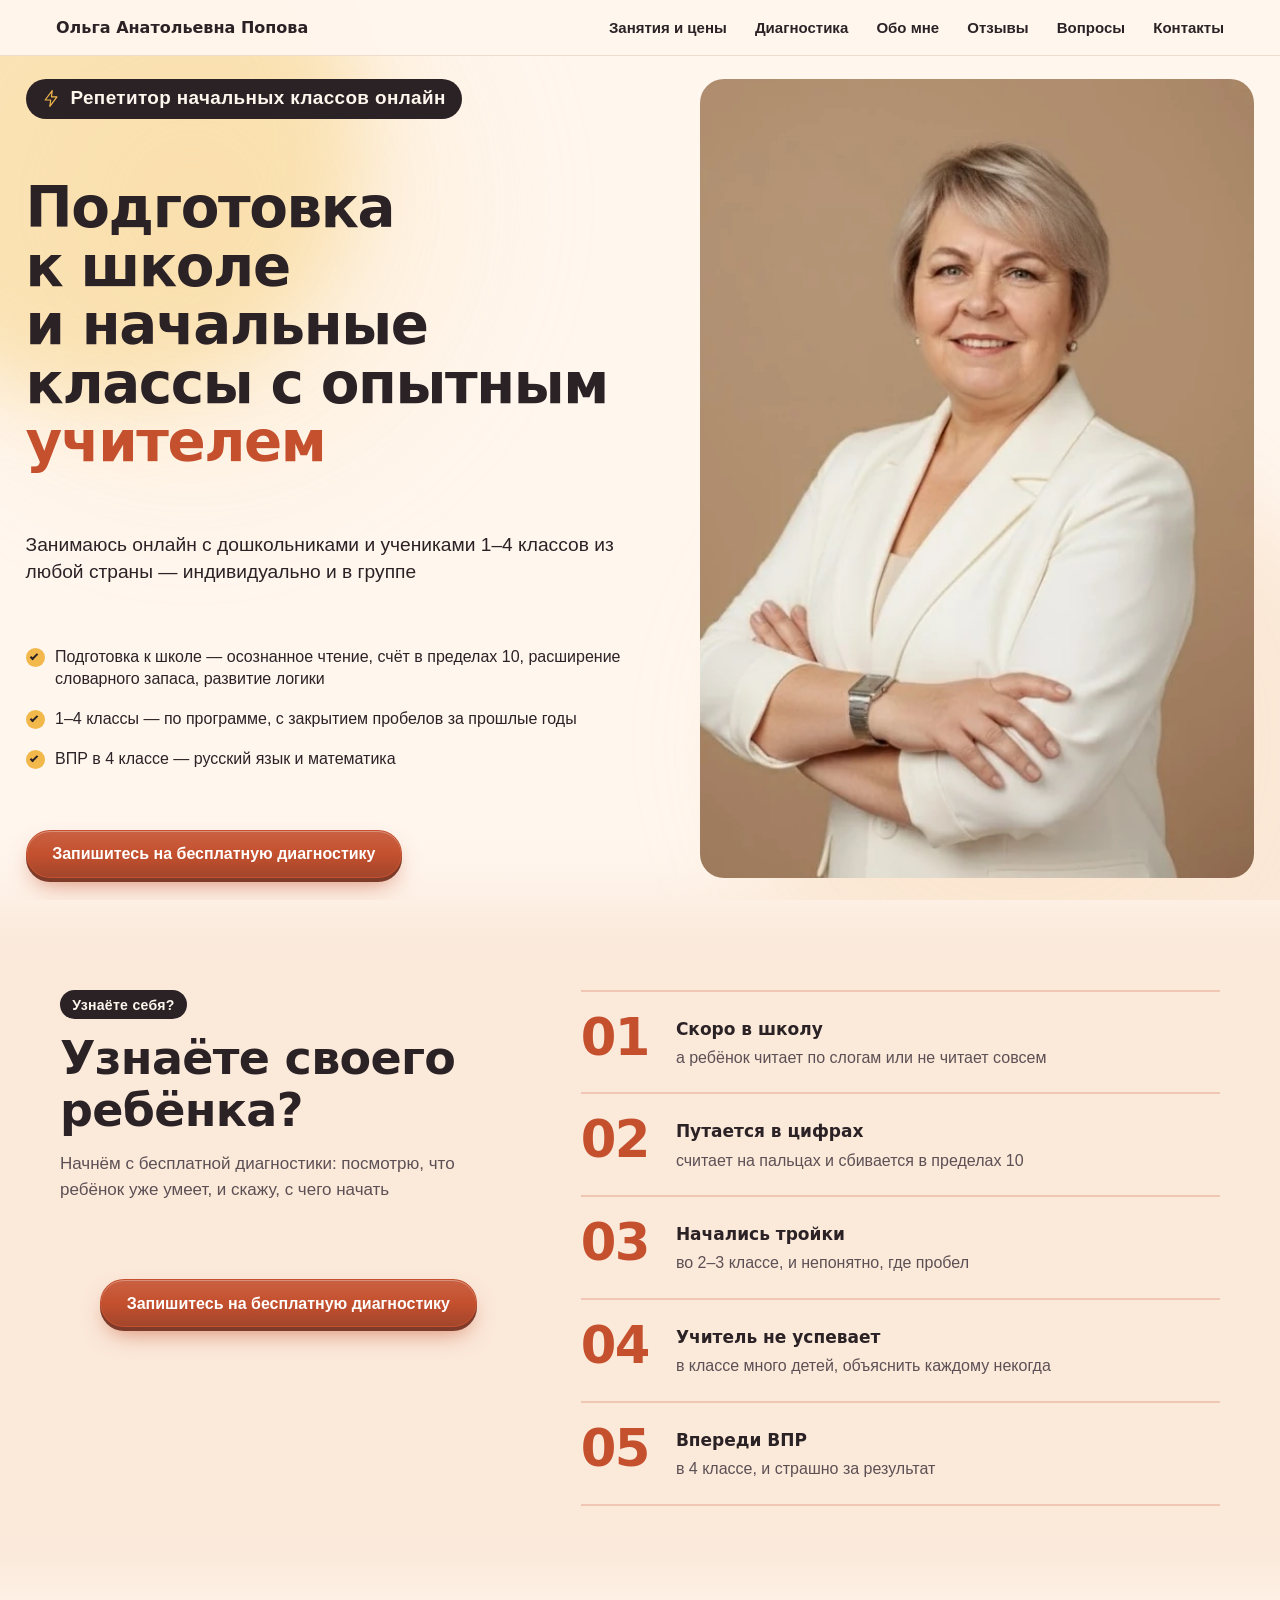
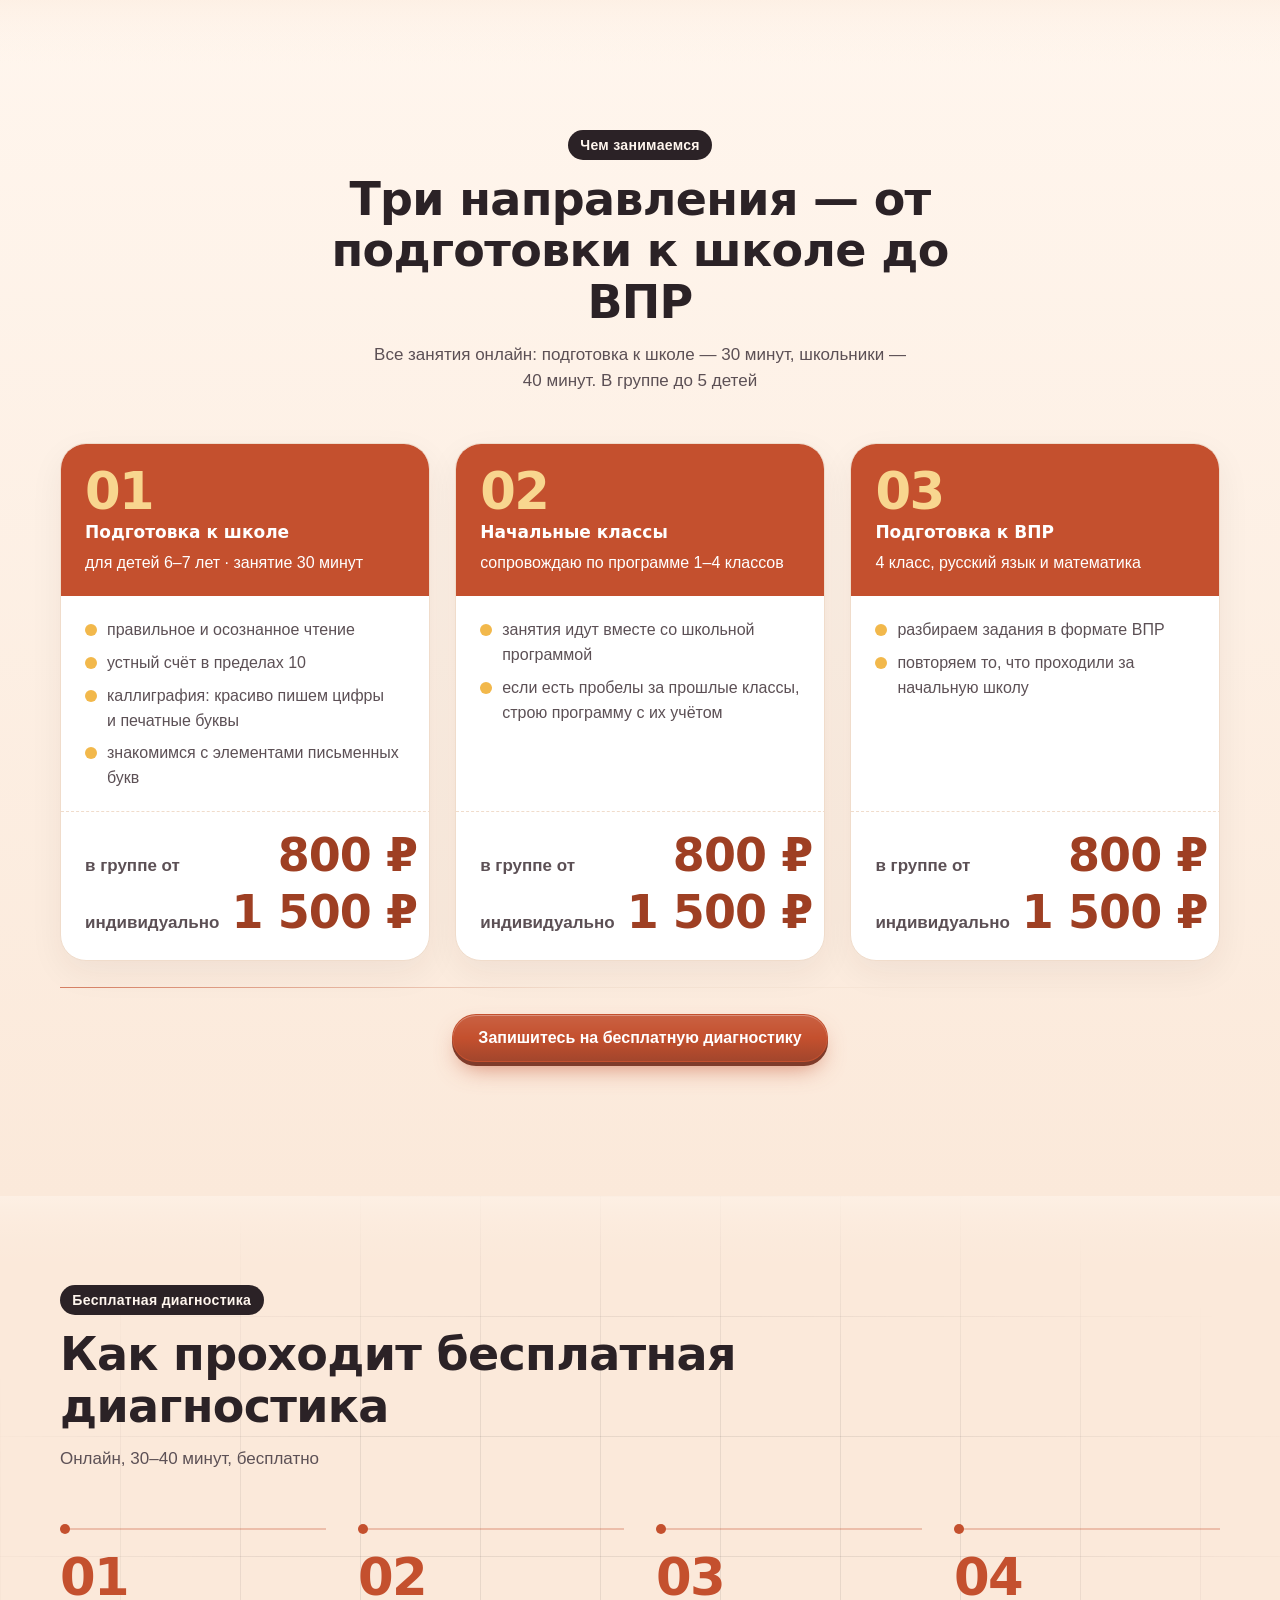
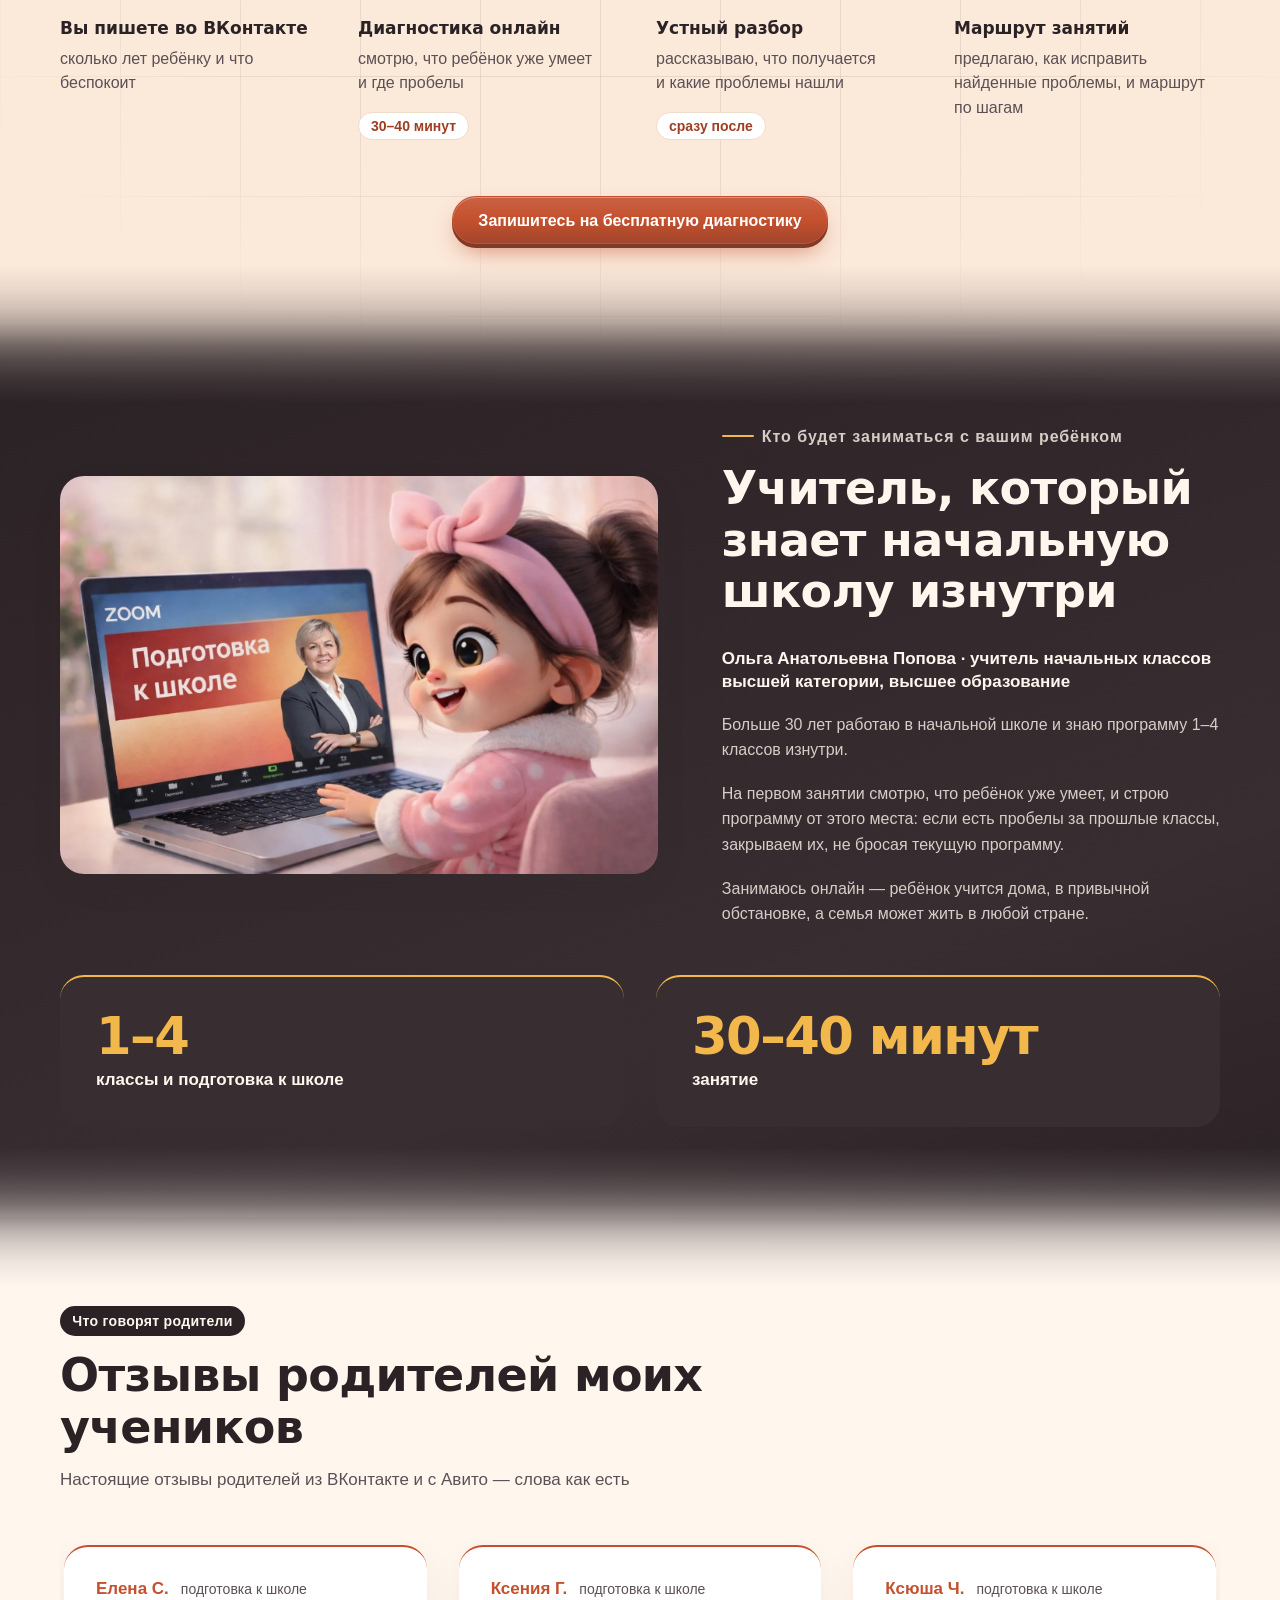
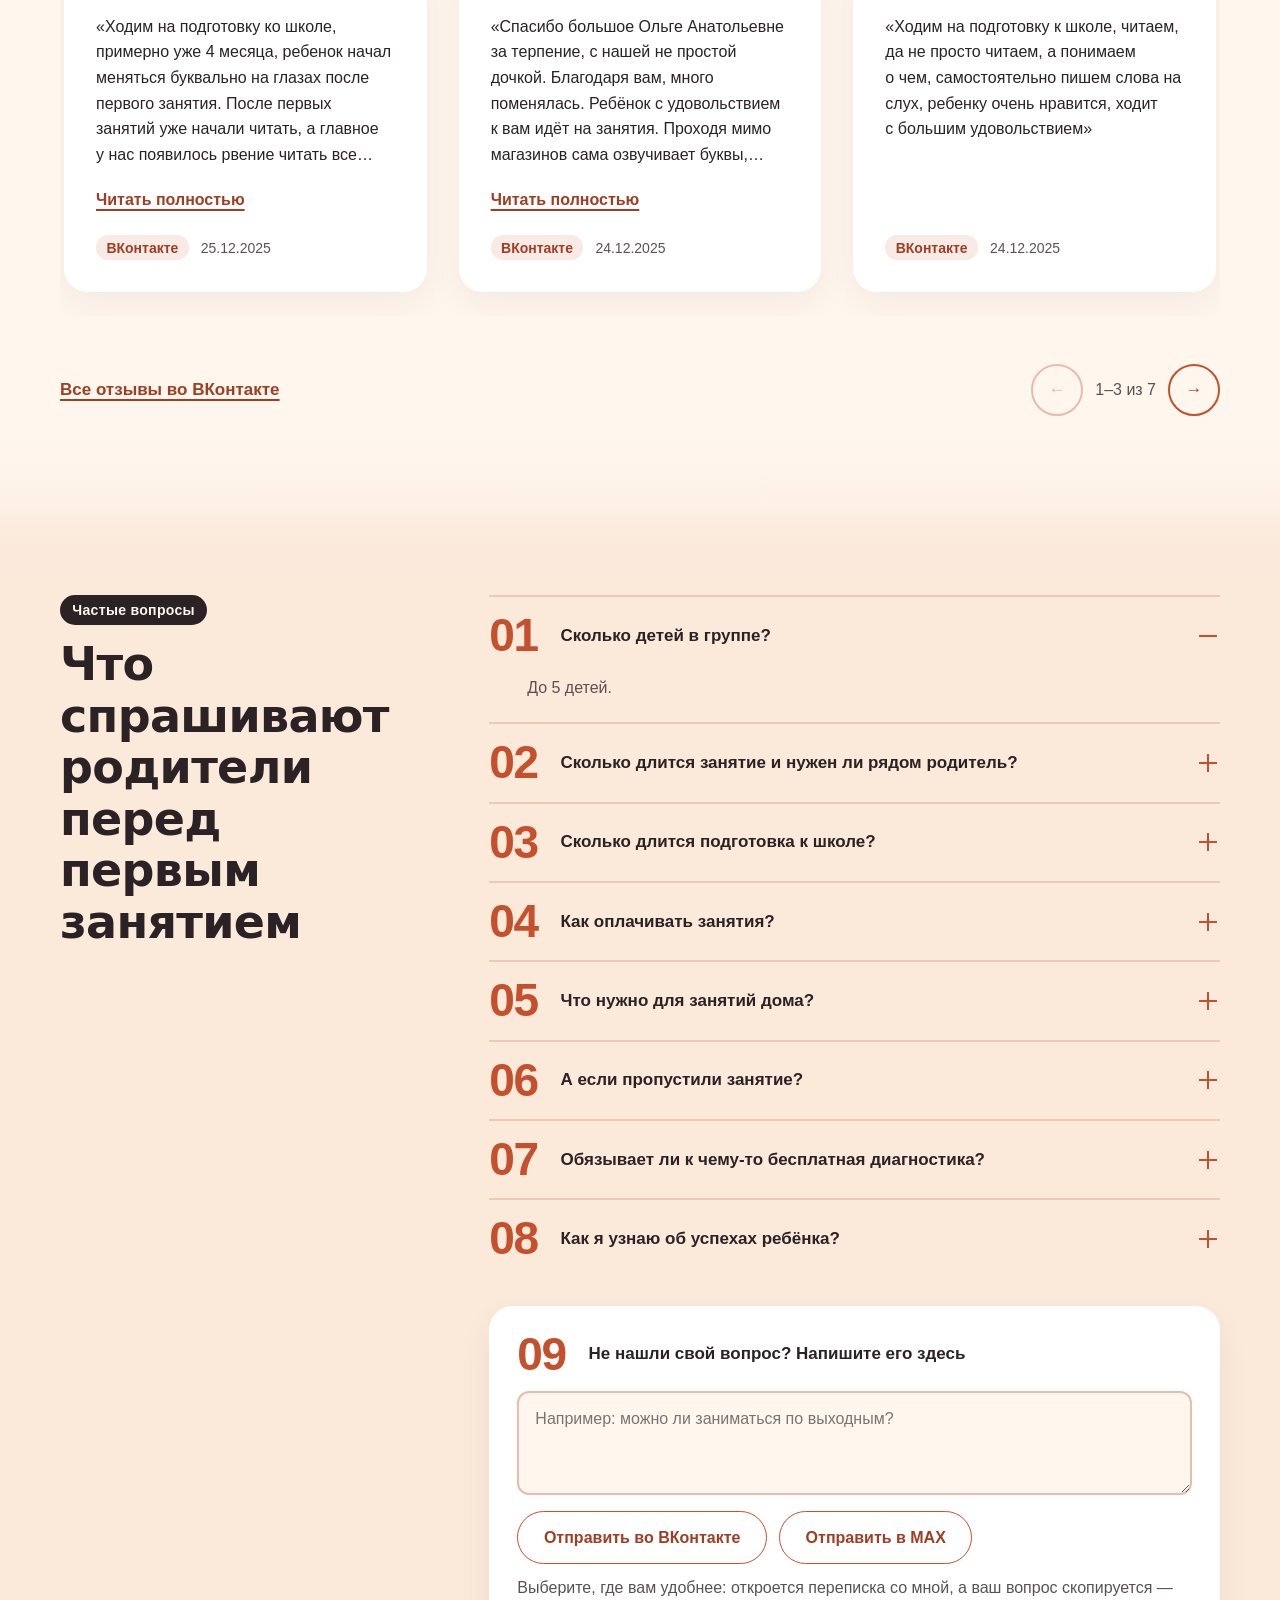
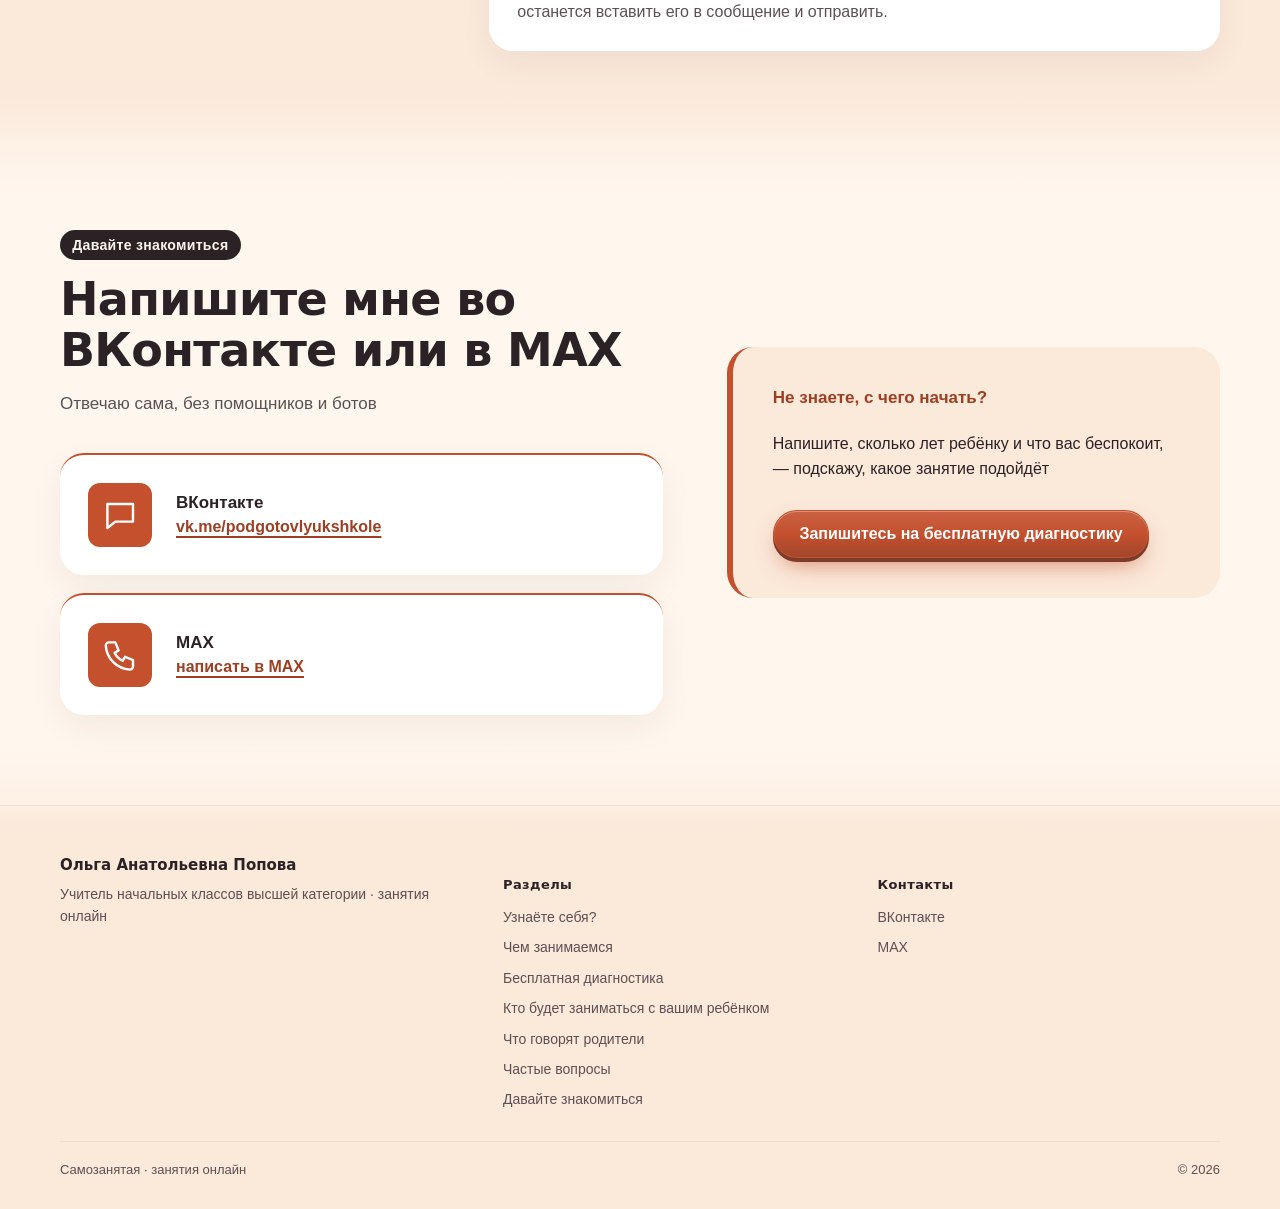
==== commit dfda89d9: "Обновление 10.10 22:23 МСК" ====
--- a/index.html
+++ b/index.html
@@ -26,9 +26,104 @@
   ]
 }
 </script>
-<link rel="preconnect" href="https://fonts.googleapis.com">
-<link rel="preconnect" href="https://fonts.gstatic.com" crossorigin>
-<link rel="stylesheet" href="https://fonts.googleapis.com/css2?family=Rubik:wght@400;600;700&family=Nunito+Sans:wght@400;600&display=swap">
+<style data-шрифты="https://fonts.googleapis.com/css2?family=Rubik:wght@400;600;700&amp;family=Nunito+Sans:wght@400;600&amp;display=swap">
+/* cyrillic */
+@font-face {
+  font-family: 'Nunito Sans';
+  font-style: normal;
+  font-weight: 400;
+  font-stretch: 100%;
+  font-display: swap;
+  src: url(fonts/nunitosans-pe0TMImSLYBIv1o4X1M8ce2xCx3yop4tQpF_MeTm0lfGWVpNn64CL7U8upHZIbMV51Q42ptCp7txR-tCKQ.woff2) format('woff2');
+  unicode-range: U+0301, U+0400-045F, U+0490-0491, U+04B0-04B1, U+2116;
+}
+/* latin */
+@font-face {
+  font-family: 'Nunito Sans';
+  font-style: normal;
+  font-weight: 400;
+  font-stretch: 100%;
+  font-display: swap;
+  src: url(fonts/nunitosans-pe0TMImSLYBIv1o4X1M8ce2xCx3yop4tQpF_MeTm0lfGWVpNn64CL7U8upHZIbMV51Q42ptCp7t1R-s.woff2) format('woff2');
+  unicode-range: U+0000-00FF, U+0131, U+0152-0153, U+02BB-02BC, U+02C6, U+02DA, U+02DC, U+0304, U+0308, U+0329, U+2000-206F, U+20AC, U+2122, U+2191, U+2193, U+2212, U+2215, U+FEFF, U+FFFD;
+}
+/* cyrillic */
+@font-face {
+  font-family: 'Nunito Sans';
+  font-style: normal;
+  font-weight: 600;
+  font-stretch: 100%;
+  font-display: swap;
+  src: url(fonts/nunitosans-pe0TMImSLYBIv1o4X1M8ce2xCx3yop4tQpF_MeTm0lfGWVpNn64CL7U8upHZIbMV51Q42ptCp7txR-tCKQ.woff2) format('woff2');
+  unicode-range: U+0301, U+0400-045F, U+0490-0491, U+04B0-04B1, U+2116;
+}
+/* latin */
+@font-face {
+  font-family: 'Nunito Sans';
+  font-style: normal;
+  font-weight: 600;
+  font-stretch: 100%;
+  font-display: swap;
+  src: url(fonts/nunitosans-pe0TMImSLYBIv1o4X1M8ce2xCx3yop4tQpF_MeTm0lfGWVpNn64CL7U8upHZIbMV51Q42ptCp7t1R-s.woff2) format('woff2');
+  unicode-range: U+0000-00FF, U+0131, U+0152-0153, U+02BB-02BC, U+02C6, U+02DA, U+02DC, U+0304, U+0308, U+0329, U+2000-206F, U+20AC, U+2122, U+2191, U+2193, U+2212, U+2215, U+FEFF, U+FFFD;
+}
+/* cyrillic */
+@font-face {
+  font-family: 'Rubik';
+  font-style: normal;
+  font-weight: 400;
+  font-display: swap;
+  src: url(fonts/rubik-iJWKBXyIfDnIV7nFrXyi0A.woff2) format('woff2');
+  unicode-range: U+0301, U+0400-045F, U+0490-0491, U+04B0-04B1, U+2116;
+}
+/* latin */
+@font-face {
+  font-family: 'Rubik';
+  font-style: normal;
+  font-weight: 400;
+  font-display: swap;
+  src: url(fonts/rubik-iJWKBXyIfDnIV7nBrXw.woff2) format('woff2');
+  unicode-range: U+0000-00FF, U+0131, U+0152-0153, U+02BB-02BC, U+02C6, U+02DA, U+02DC, U+0304, U+0308, U+0329, U+2000-206F, U+20AC, U+2122, U+2191, U+2193, U+2212, U+2215, U+FEFF, U+FFFD;
+}
+/* cyrillic */
+@font-face {
+  font-family: 'Rubik';
+  font-style: normal;
+  font-weight: 600;
+  font-display: swap;
+  src: url(fonts/rubik-iJWKBXyIfDnIV7nFrXyi0A.woff2) format('woff2');
+  unicode-range: U+0301, U+0400-045F, U+0490-0491, U+04B0-04B1, U+2116;
+}
+/* latin */
+@font-face {
+  font-family: 'Rubik';
+  font-style: normal;
+  font-weight: 600;
+  font-display: swap;
+  src: url(fonts/rubik-iJWKBXyIfDnIV7nBrXw.woff2) format('woff2');
+  unicode-range: U+0000-00FF, U+0131, U+0152-0153, U+02BB-02BC, U+02C6, U+02DA, U+02DC, U+0304, U+0308, U+0329, U+2000-206F, U+20AC, U+2122, U+2191, U+2193, U+2212, U+2215, U+FEFF, U+FFFD;
+}
+/* cyrillic */
+@font-face {
+  font-family: 'Rubik';
+  font-style: normal;
+  font-weight: 700;
+  font-display: swap;
+  src: url(fonts/rubik-iJWKBXyIfDnIV7nFrXyi0A.woff2) format('woff2');
+  unicode-range: U+0301, U+0400-045F, U+0490-0491, U+04B0-04B1, U+2116;
+}
+/* latin */
+@font-face {
+  font-family: 'Rubik';
+  font-style: normal;
+  font-weight: 700;
+  font-display: swap;
+  src: url(fonts/rubik-iJWKBXyIfDnIV7nBrXw.woff2) format('woff2');
+  unicode-range: U+0000-00FF, U+0131, U+0152-0153, U+02BB-02BC, U+02C6, U+02DA, U+02DC, U+0304, U+0308, U+0329, U+2000-206F, U+20AC, U+2122, U+2191, U+2193, U+2212, U+2215, U+FEFF, U+FFFD;
+}
+</style>
+<link rel="preload" href="fonts/nunitosans-pe0TMImSLYBIv1o4X1M8ce2xCx3yop4tQpF_MeTm0lfGWVpNn64CL7U8upHZIbMV51Q42ptCp7txR-tCKQ.woff2" as="font" type="font/woff2" crossorigin>
+<link rel="preload" href="fonts/rubik-iJWKBXyIfDnIV7nFrXyi0A.woff2" as="font" type="font/woff2" crossorigin>
 <link rel="stylesheet" href="style.css">
 <style>
 :root {
@@ -182,7 +277,6 @@
       #экран-1 .лид { font-size: clamp(1.05rem, min(2.7vh, 1.5vw), 1.9rem); line-height: 1.4; max-width: none; }
       #экран-1 .список-иконок { font-size: clamp(.95rem, min(2.3vh, 1.25vw), 1.6rem); line-height: 1.35; }
       #экран-1 .список-иконок li + li { margin-top: .5em; }
-      #экран-1 .первый-экран__действие .кнопка { font-size: clamp(1rem, 2.5vh, 1.75rem); padding: .95em 2em; }
       #экран-1 .первый-экран__картинка { position: relative; align-self: stretch; height: auto; min-height: 0; margin: 0;
         mask-image: none; -webkit-mask-image: none; }
       #экран-1 .первый-экран__картинка::before, #экран-1 .первый-экран__картинка::after { display: none; }
